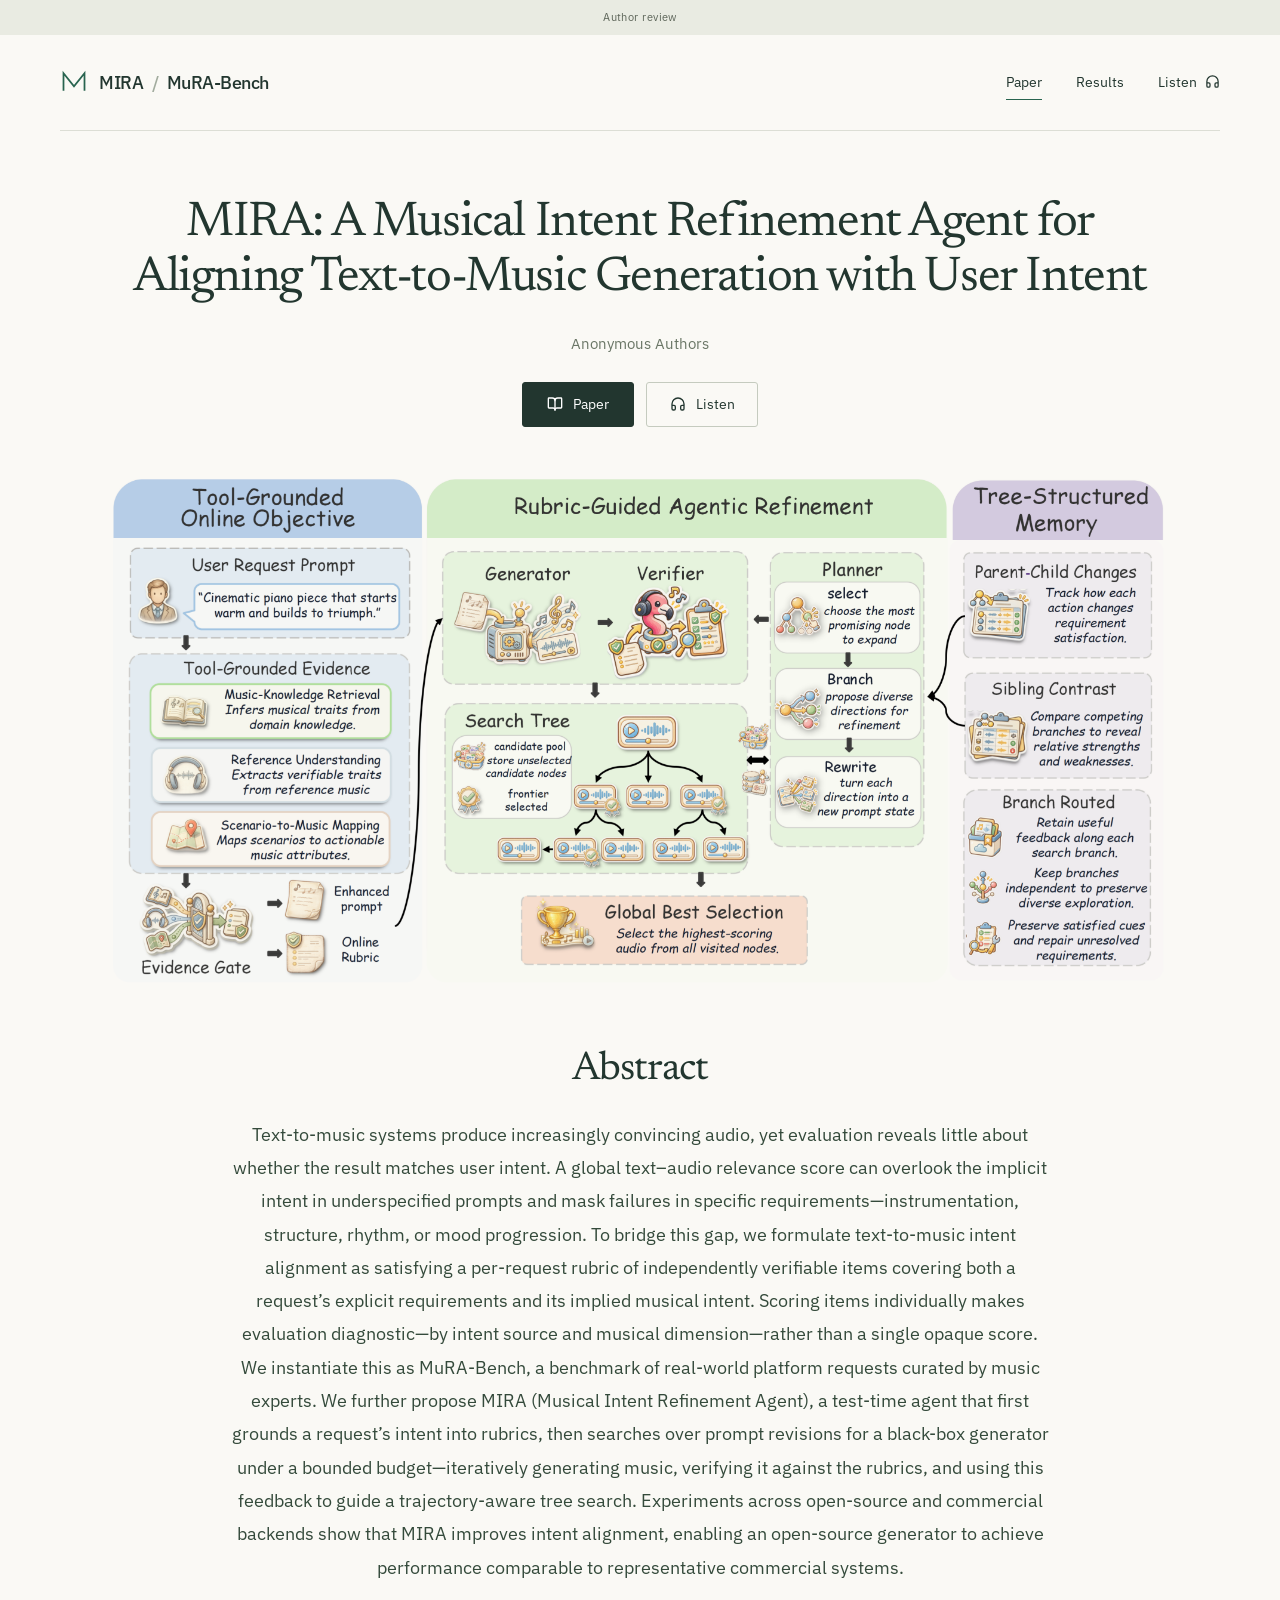
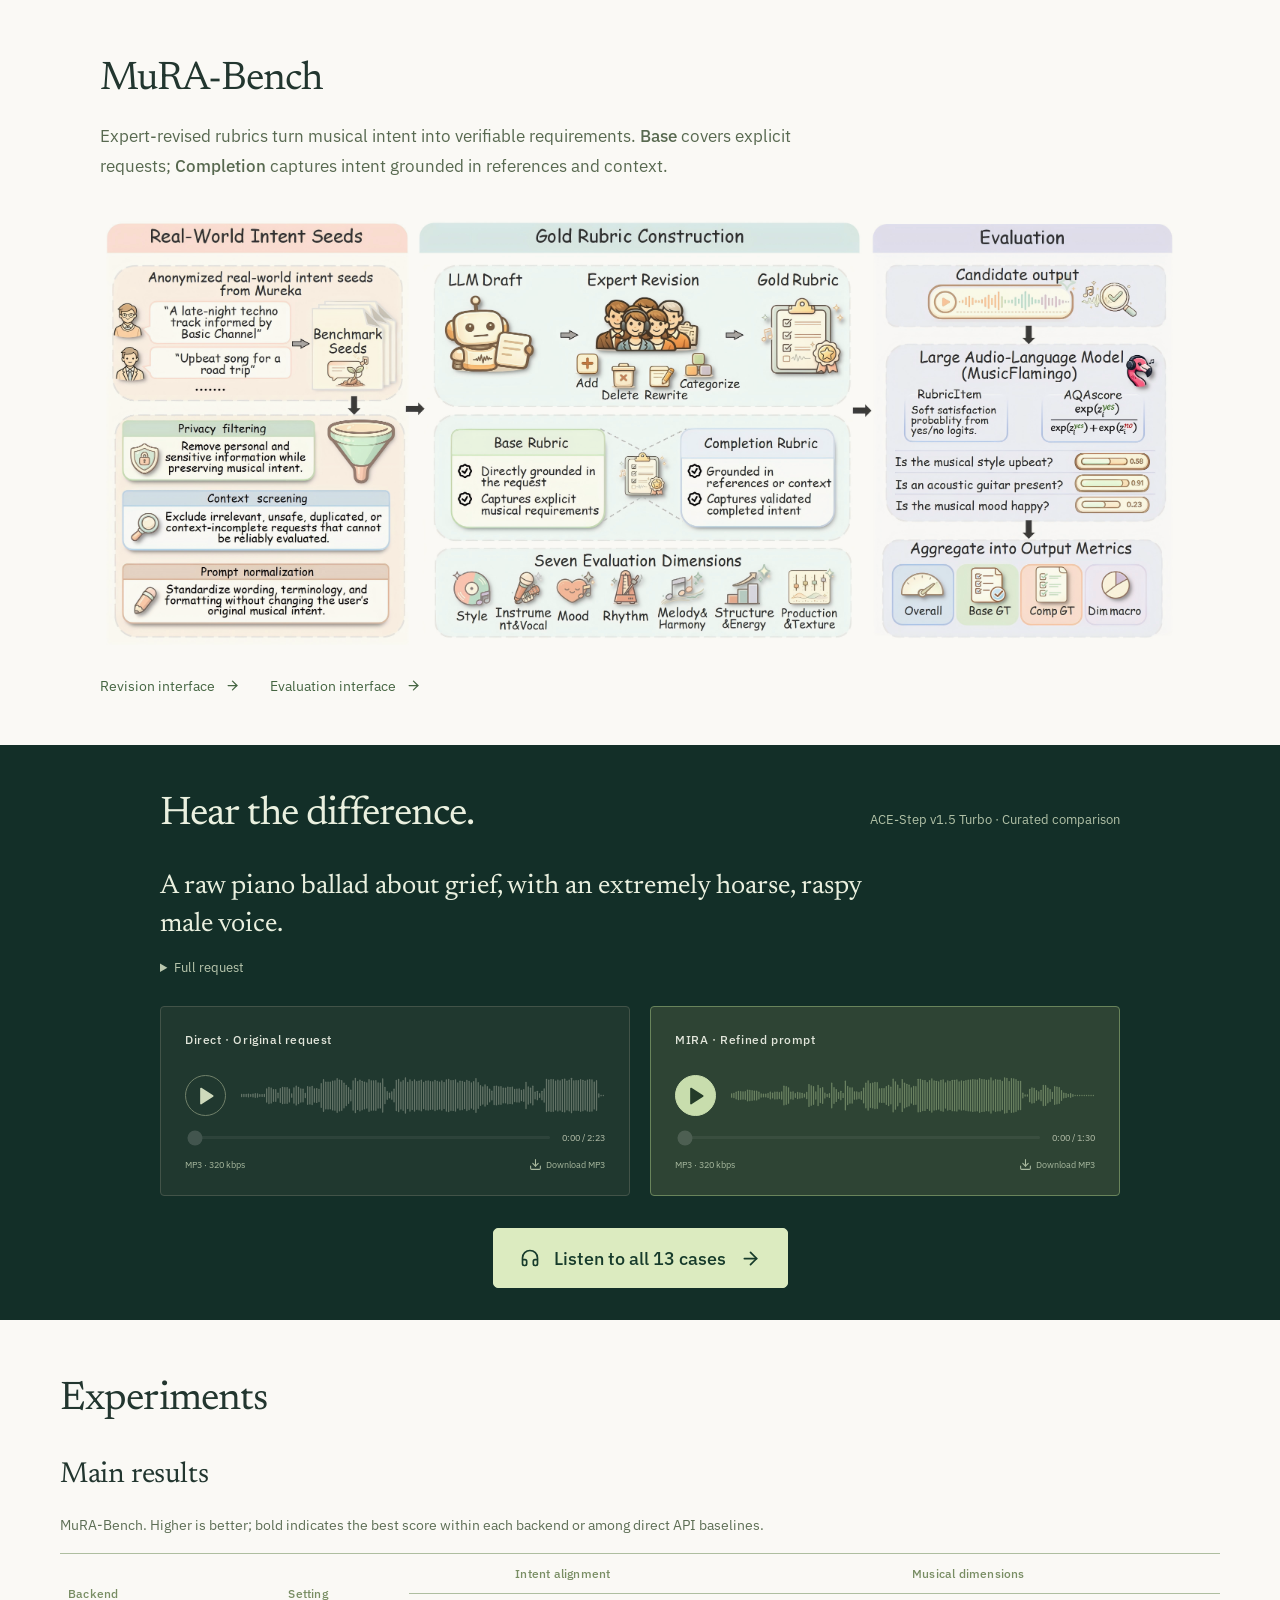
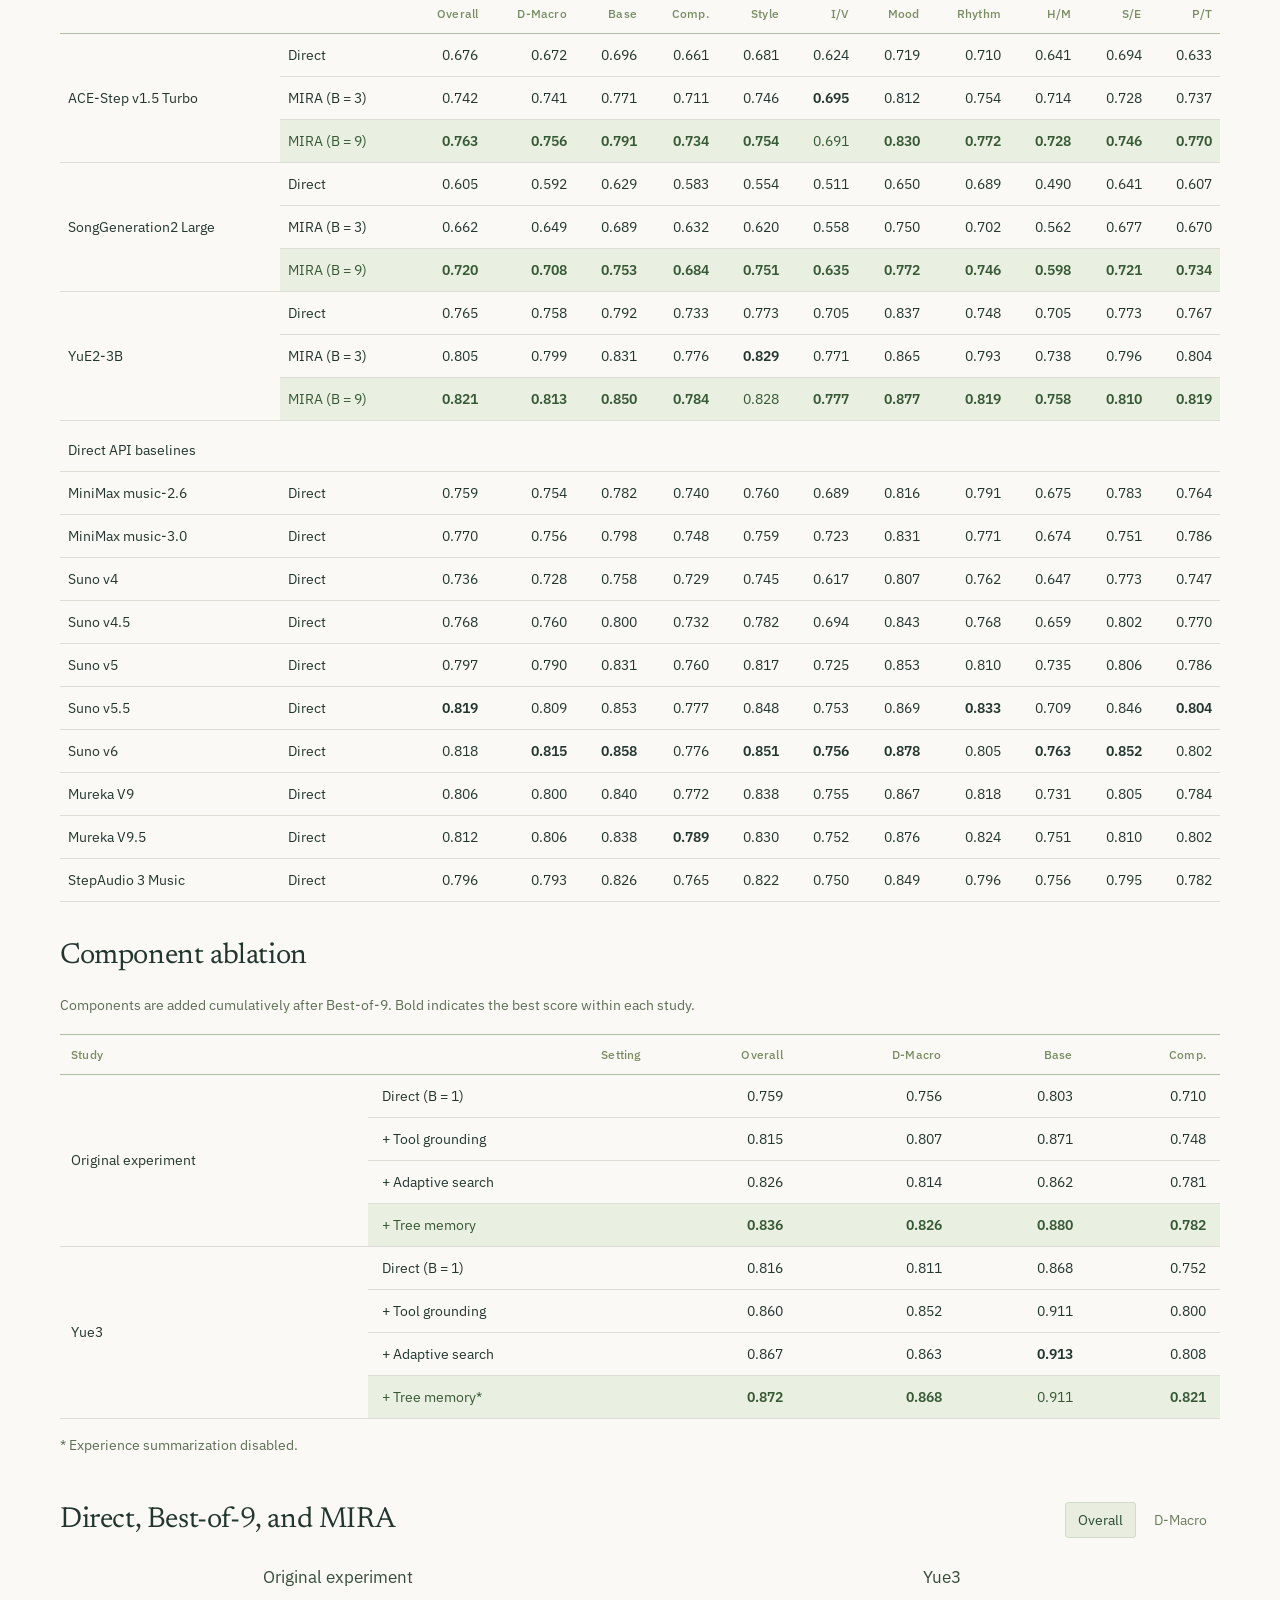
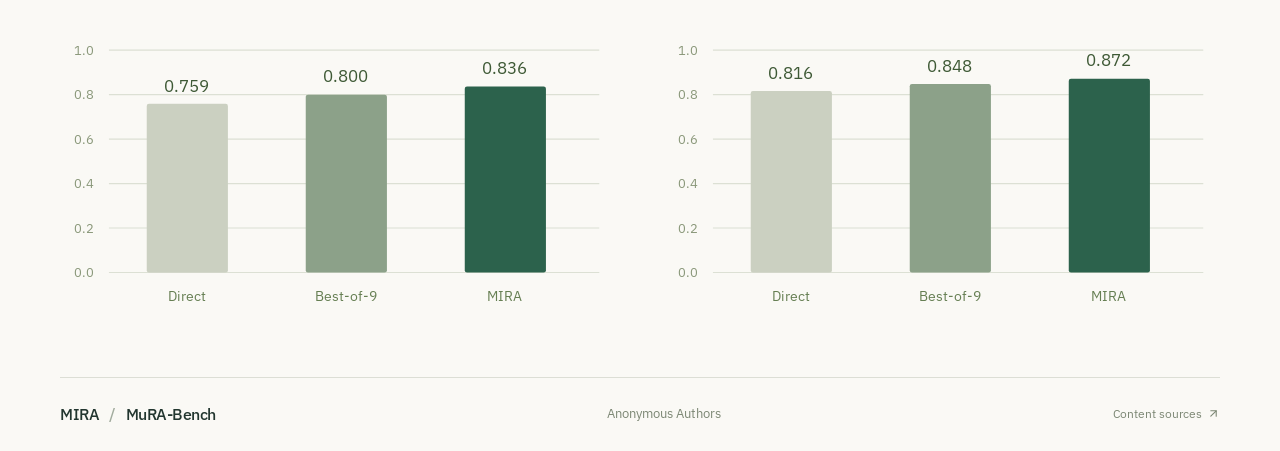
==== site/index.html @ f0f8fcee "Highlight listening gallery and use full ACE-Step model name" ====
<!doctype html><html lang="en" data-home="refined"><head><meta charset="UTF-8"/><meta name="viewport" content="width=device-width,initial-scale=1"/><meta name="robots" content="noindex,nofollow,noarchive"/><meta name="referrer" content="no-referrer"/><meta name="description" content="Request-specific musical rubrics and agentic refinement for intent-aligned text-to-music generation."/><link rel="icon" href="./favicon.svg"/><title>MIRA: A Musical Intent Refinement Agent for Aligning Text-to-Music Generation with User Intent</title>  <script type="module" crossorigin src="./assets/main-Bby0SmV4.js"></script>
  <link rel="stylesheet" crossorigin href="./assets/main-BLCbDUjO.css">
</head><body><div id="root"></div></body></html>
---- site/assets/main-BLCbDUjO.css ----
@font-face{font-family:Newsreader;font-style:normal;font-display:swap;font-weight:400;src:url(./newsreader-vietnamese-400-normal-DdKr49mV.woff2) format("woff2"),url(./newsreader-vietnamese-400-normal-BekUZro8.woff) format("woff");unicode-range:U+0102-0103,U+0110-0111,U+0128-0129,U+0168-0169,U+01A0-01A1,U+01AF-01B0,U+0300-0301,U+0303-0304,U+0308-0309,U+0323,U+0329,U+1EA0-1EF9,U+20AB}@font-face{font-family:Newsreader;font-style:normal;font-display:swap;font-weight:400;src:url(./newsreader-latin-ext-400-normal-svq1FPys.woff2) format("woff2"),url(./newsreader-latin-ext-400-normal-DYA1XoQK.woff) format("woff");unicode-range:U+0100-02BA,U+02BD-02C5,U+02C7-02CC,U+02CE-02D7,U+02DD-02FF,U+0304,U+0308,U+0329,U+1D00-1DBF,U+1E00-1E9F,U+1EF2-1EFF,U+2020,U+20A0-20AB,U+20AD-20C0,U+2113,U+2C60-2C7F,U+A720-A7FF}@font-face{font-family:Newsreader;font-style:normal;font-display:swap;font-weight:400;src:url(./newsreader-latin-400-normal-BFBkh4jY.woff2) format("woff2"),url(./newsreader-latin-400-normal-gRTjlS2D.woff) format("woff");unicode-range:U+0000-00FF,U+0131,U+0152-0153,U+02BB-02BC,U+02C6,U+02DA,U+02DC,U+0304,U+0308,U+0329,U+2000-206F,U+20AC,U+2122,U+2191,U+2193,U+2212,U+2215,U+FEFF,U+FFFD}@font-face{font-family:Newsreader;font-style:italic;font-display:swap;font-weight:400;src:url(./newsreader-vietnamese-400-italic-bZegYFuM.woff2) format("woff2"),url(./newsreader-vietnamese-400-italic-QbB8kb5s.woff) format("woff");unicode-range:U+0102-0103,U+0110-0111,U+0128-0129,U+0168-0169,U+01A0-01A1,U+01AF-01B0,U+0300-0301,U+0303-0304,U+0308-0309,U+0323,U+0329,U+1EA0-1EF9,U+20AB}@font-face{font-family:Newsreader;font-style:italic;font-display:swap;font-weight:400;src:url(./newsreader-latin-ext-400-italic-BMTE_bNQ.woff2) format("woff2"),url(./newsreader-latin-ext-400-italic-qdgKLcPG.woff) format("woff");unicode-range:U+0100-02BA,U+02BD-02C5,U+02C7-02CC,U+02CE-02D7,U+02DD-02FF,U+0304,U+0308,U+0329,U+1D00-1DBF,U+1E00-1E9F,U+1EF2-1EFF,U+2020,U+20A0-20AB,U+20AD-20C0,U+2113,U+2C60-2C7F,U+A720-A7FF}@font-face{font-family:Newsreader;font-style:italic;font-display:swap;font-weight:400;src:url(./newsreader-latin-400-italic-CEihAR-f.woff2) format("woff2"),url(./newsreader-latin-400-italic-CNZoH1hn.woff) format("woff");unicode-range:U+0000-00FF,U+0131,U+0152-0153,U+02BB-02BC,U+02C6,U+02DA,U+02DC,U+0304,U+0308,U+0329,U+2000-206F,U+20AC,U+2122,U+2191,U+2193,U+2212,U+2215,U+FEFF,U+FFFD}@font-face{font-family:Newsreader;font-style:normal;font-display:swap;font-weight:500;src:url(./newsreader-vietnamese-500-normal-CL6a8tp2.woff2) format("woff2"),url(./newsreader-vietnamese-500-normal-BEAbKU8A.woff) format("woff");unicode-range:U+0102-0103,U+0110-0111,U+0128-0129,U+0168-0169,U+01A0-01A1,U+01AF-01B0,U+0300-0301,U+0303-0304,U+0308-0309,U+0323,U+0329,U+1EA0-1EF9,U+20AB}@font-face{font-family:Newsreader;font-style:normal;font-display:swap;font-weight:500;src:url(./newsreader-latin-ext-500-normal-BNHmvKvI.woff2) format("woff2"),url(./newsreader-latin-ext-500-normal-CZruMFou.woff) format("woff");unicode-range:U+0100-02BA,U+02BD-02C5,U+02C7-02CC,U+02CE-02D7,U+02DD-02FF,U+0304,U+0308,U+0329,U+1D00-1DBF,U+1E00-1E9F,U+1EF2-1EFF,U+2020,U+20A0-20AB,U+20AD-20C0,U+2113,U+2C60-2C7F,U+A720-A7FF}@font-face{font-family:Newsreader;font-style:normal;font-display:swap;font-weight:500;src:url(./newsreader-latin-500-normal-B66TYsaK.woff2) format("woff2"),url(./newsreader-latin-500-normal-DFwuUcdu.woff) format("woff");unicode-range:U+0000-00FF,U+0131,U+0152-0153,U+02BB-02BC,U+02C6,U+02DA,U+02DC,U+0304,U+0308,U+0329,U+2000-206F,U+20AC,U+2122,U+2191,U+2193,U+2212,U+2215,U+FEFF,U+FFFD}@font-face{font-family:IBM Plex Sans;font-style:normal;font-display:swap;font-weight:400;src:url(./ibm-plex-sans-cyrillic-ext-400-normal-g30qAdWV.woff2) format("woff2"),url(./ibm-plex-sans-cyrillic-ext-400-normal-Dsrv2Tcn.woff) format("woff");unicode-range:U+0460-052F,U+1C80-1C8A,U+20B4,U+2DE0-2DFF,U+A640-A69F,U+FE2E-FE2F}@font-face{font-family:IBM Plex Sans;font-style:normal;font-display:swap;font-weight:400;src:url(./ibm-plex-sans-cyrillic-400-normal-DZqxrq2p.woff2) format("woff2"),url(./ibm-plex-sans-cyrillic-400-normal-BTotfTJu.woff) format("woff");unicode-range:U+0301,U+0400-045F,U+0490-0491,U+04B0-04B1,U+2116}@font-face{font-family:IBM Plex Sans;font-style:normal;font-display:swap;font-weight:400;src:url(./ibm-plex-sans-greek-400-normal-_efipK4i.woff2) format("woff2"),url(./ibm-plex-sans-greek-400-normal-D9ESIMu3.woff) format("woff");unicode-range:U+0370-0377,U+037A-037F,U+0384-038A,U+038C,U+038E-03A1,U+03A3-03FF}@font-face{font-family:IBM Plex Sans;font-style:normal;font-display:swap;font-weight:400;src:url(./ibm-plex-sans-vietnamese-400-normal-DG4YqDda.woff2) format("woff2"),url(./ibm-plex-sans-vietnamese-400-normal-fK1oJ5dG.woff) format("woff");unicode-range:U+0102-0103,U+0110-0111,U+0128-0129,U+0168-0169,U+01A0-01A1,U+01AF-01B0,U+0300-0301,U+0303-0304,U+0308-0309,U+0323,U+0329,U+1EA0-1EF9,U+20AB}@font-face{font-family:IBM Plex Sans;font-style:normal;font-display:swap;font-weight:400;src:url(./ibm-plex-sans-latin-ext-400-normal-C5H60-Va.woff2) format("woff2"),url(./ibm-plex-sans-latin-ext-400-normal-RBey6euL.woff) format("woff");unicode-range:U+0100-02BA,U+02BD-02C5,U+02C7-02CC,U+02CE-02D7,U+02DD-02FF,U+0304,U+0308,U+0329,U+1D00-1DBF,U+1E00-1E9F,U+1EF2-1EFF,U+2020,U+20A0-20AB,U+20AD-20C0,U+2113,U+2C60-2C7F,U+A720-A7FF}@font-face{font-family:IBM Plex Sans;font-style:normal;font-display:swap;font-weight:400;src:url(./ibm-plex-sans-latin-400-normal-CDDApCn2.woff2) format("woff2"),url(./ibm-plex-sans-latin-400-normal-CYLoc0-x.woff) format("woff");unicode-range:U+0000-00FF,U+0131,U+0152-0153,U+02BB-02BC,U+02C6,U+02DA,U+02DC,U+0304,U+0308,U+0329,U+2000-206F,U+20AC,U+2122,U+2191,U+2193,U+2212,U+2215,U+FEFF,U+FFFD}@font-face{font-family:IBM Plex Sans;font-style:normal;font-display:swap;font-weight:500;src:url(./ibm-plex-sans-cyrillic-ext-500-normal-Cs5J6C77.woff2) format("woff2"),url(./ibm-plex-sans-cyrillic-ext-500-normal-DB5PtV2g.woff) format("woff");unicode-range:U+0460-052F,U+1C80-1C8A,U+20B4,U+2DE0-2DFF,U+A640-A69F,U+FE2E-FE2F}@font-face{font-family:IBM Plex Sans;font-style:normal;font-display:swap;font-weight:500;src:url(./ibm-plex-sans-cyrillic-500-normal-CocWQlwt.woff2) format("woff2"),url(./ibm-plex-sans-cyrillic-500-normal-ByOcLdNv.woff) format("woff");unicode-range:U+0301,U+0400-045F,U+0490-0491,U+04B0-04B1,U+2116}@font-face{font-family:IBM Plex Sans;font-style:normal;font-display:swap;font-weight:500;src:url(./ibm-plex-sans-greek-500-normal-JMMifIXV.woff2) format("woff2"),url(./ibm-plex-sans-greek-500-normal-CuWXN6rf.woff) format("woff");unicode-range:U+0370-0377,U+037A-037F,U+0384-038A,U+038C,U+038E-03A1,U+03A3-03FF}@font-face{font-family:IBM Plex Sans;font-style:normal;font-display:swap;font-weight:500;src:url(./ibm-plex-sans-vietnamese-500-normal-e4dixQRQ.woff2) format("woff2"),url(./ibm-plex-sans-vietnamese-500-normal-BEb3_waV.woff) format("woff");unicode-range:U+0102-0103,U+0110-0111,U+0128-0129,U+0168-0169,U+01A0-01A1,U+01AF-01B0,U+0300-0301,U+0303-0304,U+0308-0309,U+0323,U+0329,U+1EA0-1EF9,U+20AB}@font-face{font-family:IBM Plex Sans;font-style:normal;font-display:swap;font-weight:500;src:url(./ibm-plex-sans-latin-ext-500-normal-DakdToA3.woff2) format("woff2"),url(./ibm-plex-sans-latin-ext-500-normal-D0aIdm-b.woff) format("woff");unicode-range:U+0100-02BA,U+02BD-02C5,U+02C7-02CC,U+02CE-02D7,U+02DD-02FF,U+0304,U+0308,U+0329,U+1D00-1DBF,U+1E00-1E9F,U+1EF2-1EFF,U+2020,U+20A0-20AB,U+20AD-20C0,U+2113,U+2C60-2C7F,U+A720-A7FF}@font-face{font-family:IBM Plex Sans;font-style:normal;font-display:swap;font-weight:500;src:url(./ibm-plex-sans-latin-500-normal-6ng42L7E.woff2) format("woff2"),url(./ibm-plex-sans-latin-500-normal-BgVn5rGT.woff) format("woff");unicode-range:U+0000-00FF,U+0131,U+0152-0153,U+02BB-02BC,U+02C6,U+02DA,U+02DC,U+0304,U+0308,U+0329,U+2000-206F,U+20AC,U+2122,U+2191,U+2193,U+2212,U+2215,U+FEFF,U+FFFD}@font-face{font-family:IBM Plex Sans;font-style:normal;font-display:swap;font-weight:600;src:url(./ibm-plex-sans-cyrillic-ext-600-normal-DUMzJB7m.woff2) format("woff2"),url(./ibm-plex-sans-cyrillic-ext-600-normal-Bz0x94Yp.woff) format("woff");unicode-range:U+0460-052F,U+1C80-1C8A,U+20B4,U+2DE0-2DFF,U+A640-A69F,U+FE2E-FE2F}@font-face{font-family:IBM Plex Sans;font-style:normal;font-display:swap;font-weight:600;src:url(./ibm-plex-sans-cyrillic-600-normal-71GNu3SW.woff2) format("woff2"),url(./ibm-plex-sans-cyrillic-600-normal-BGq0mW3O.woff) format("woff");unicode-range:U+0301,U+0400-045F,U+0490-0491,U+04B0-04B1,U+2116}@font-face{font-family:IBM Plex Sans;font-style:normal;font-display:swap;font-weight:600;src:url(./ibm-plex-sans-greek-600-normal-DzTrcv_p.woff2) format("woff2"),url(./ibm-plex-sans-greek-600-normal-D-CqTdkO.woff) format("woff");unicode-range:U+0370-0377,U+037A-037F,U+0384-038A,U+038C,U+038E-03A1,U+03A3-03FF}@font-face{font-family:IBM Plex Sans;font-style:normal;font-display:swap;font-weight:600;src:url(./ibm-plex-sans-vietnamese-600-normal-DpPYBSTl.woff2) format("woff2"),url(./ibm-plex-sans-vietnamese-600-normal-DgdngZtN.woff) format("woff");unicode-range:U+0102-0103,U+0110-0111,U+0128-0129,U+0168-0169,U+01A0-01A1,U+01AF-01B0,U+0300-0301,U+0303-0304,U+0308-0309,U+0323,U+0329,U+1EA0-1EF9,U+20AB}@font-face{font-family:IBM Plex Sans;font-style:normal;font-display:swap;font-weight:600;src:url(./ibm-plex-sans-latin-ext-600-normal-DOrvGEcy.woff2) format("woff2"),url(./ibm-plex-sans-latin-ext-600-normal-DIrixKbi.woff) format("woff");unicode-range:U+0100-02BA,U+02BD-02C5,U+02C7-02CC,U+02CE-02D7,U+02DD-02FF,U+0304,U+0308,U+0329,U+1D00-1DBF,U+1E00-1E9F,U+1EF2-1EFF,U+2020,U+20A0-20AB,U+20AD-20C0,U+2113,U+2C60-2C7F,U+A720-A7FF}@font-face{font-family:IBM Plex Sans;font-style:normal;font-display:swap;font-weight:600;src:url(./ibm-plex-sans-latin-600-normal-CuJfVYMP.woff2) format("woff2"),url(./ibm-plex-sans-latin-600-normal-Cu4Hd6ag.woff) format("woff");unicode-range:U+0000-00FF,U+0131,U+0152-0153,U+02BB-02BC,U+02C6,U+02DA,U+02DC,U+0304,U+0308,U+0329,U+2000-206F,U+20AC,U+2122,U+2191,U+2193,U+2212,U+2215,U+FEFF,U+FFFD}:root{font-family:IBM Plex Sans,sans-serif;color:#22362f;background:#faf9f5;font-synthesis:none;font-weight:400;--ink:#22362f;--muted:#727a70;--teal:#28644f;--line:#dcded5;--paper:#faf9f5;--serif:"Newsreader",Georgia,serif}*{box-sizing:border-box}html{scroll-behavior:smooth;scroll-padding-top:24px}body{margin:0}button,input,textarea,select{font:inherit}button,a,input,summary,select,textarea{-webkit-tap-highlight-color:transparent}button,a{touch-action:manipulation}button{cursor:pointer}a{color:inherit;text-decoration:none}a:hover{color:var(--teal)}button:disabled{cursor:default}button:focus-visible,a:focus-visible,input:focus-visible,textarea:focus-visible,summary:focus-visible,select:focus-visible{outline:3px solid #b38b43;outline-offset:5px}p{line-height:1.7}h1,h2,h3,p{margin-top:0}h1,h2,h3{font-weight:400}h1,h2,h3{font-family:var(--serif)}h2{font-size:48px;line-height:1.12;letter-spacing:-1.2px}h3{font-size:28px;line-height:1.15}em{font-weight:400}svg{flex-shrink:0}button{color:inherit}small{font-size:12px}.wrap{width:min(1160px,calc(100% - 88px));margin-inline:auto}.review-banner{text-align:center;font-size:11px;letter-spacing:.04em;padding:9px 16px;background:#e9ebe2;color:#5d6559;line-height:1.5}.review-banner span{padding:0 10px}.site-header{height:96px;display:flex;justify-content:space-between;align-items:center;border-bottom:1px solid var(--line)}.brand{font-size:18px;font-weight:500;display:flex;gap:11px;align-items:center;letter-spacing:-.5px}.brand svg{width:28px;height:28px;fill:none;stroke:var(--teal);stroke-width:2}.brand i{font-style:normal;color:#a2ac9e;margin:0 5px}.site-header nav{display:flex;gap:34px;align-items:center;font-size:14px}.site-header nav a{display:flex;align-items:center;gap:8px;padding:8px 0;border-bottom:1px solid transparent}.site-header nav a.active{border-color:var(--teal)}.menu-toggle{display:none}.skip-link{position:fixed;top:-100px;left:10px;padding:10px;background:#fff;z-index:100}.skip-link:focus{top:10px}.eyebrow{font-size:11px;letter-spacing:1.9px;font-weight:500;line-height:1.5}.hero{padding-top:38px}.hero-topline{display:flex;justify-content:space-between;color:var(--muted)}.hero-grid{display:grid;grid-template-columns:1.45fr 1fr;gap:66px;padding:56px 0 57px;align-items:center}.hero h1{font-size:78px;letter-spacing:-3.6px;line-height:1.03;margin-bottom:24px}.hero h1 em{color:#4e785d}.paper-title{max-width:570px;font-size:21px;line-height:1.45;letter-spacing:-.2px;margin-bottom:17px}.authors{font-size:13px;color:var(--muted);margin-bottom:31px}.hero-actions{display:flex;align-items:center;gap:11px;flex-wrap:wrap}.button{border:1px solid #c5cbbf;background:transparent;padding:12px 18px;display:inline-flex;align-items:center;justify-content:center;gap:10px;border-radius:3px;font-size:14px;line-height:1.5;min-height:44px}.button:hover{background:#edf0e7}.button.primary{background:var(--ink);color:#fff;border-color:var(--ink)}.button.primary:hover{background:var(--teal)}.text-link{font-size:13px;border-bottom:1px solid #a5b49d;padding:9px 0;margin-left:6px}.hero-spec{border:1px solid #d3d9c9;background:#f0f2e9;padding:28px 26px 23px;position:relative;box-shadow:10px 10px #f6f6ee}.spec-label{font-size:9px;letter-spacing:1.5px;color:#617054}.spec-request{font-family:var(--serif);font-size:26px;line-height:1.25;margin:24px 0}.spec-rule{border-top:1px solid #cfd6c5;margin-bottom:17px}.spec-columns{display:grid;grid-template-columns:1fr 48px 48px;gap:9px;font-size:9px;letter-spacing:.6px;color:#667361;margin-bottom:14px}.spec-columns span:not(:first-child){text-align:right}.spec-item{display:grid;grid-template-columns:1fr 48px 48px;gap:9px;padding:11px 0;font-size:13px;align-items:center;border-bottom:1px solid #d9dfd0}.spec-item>span:first-child{display:flex;align-items:start;gap:10px;font-size:13px;line-height:1.4}.spec-item small{font-size:9px;color:#97a186;padding-top:3px}.spec-item>span:nth-child(2){color:#858c7c;text-align:right}.spec-item strong{text-align:right;color:#28644f;font-weight:500}.spec-foot{font-size:13px;line-height:1.55;margin:23px 0 14px;color:#636e5a}.hero-spec>a{font-size:12px;display:flex;gap:10px;align-items:center}.hero-bottom{display:flex;justify-content:space-between;border-top:1px solid var(--line);border-bottom:1px solid var(--line);padding:22px 0;font-size:12px;color:#5f695c;letter-spacing:.1px}.introduction{padding-top:90px;padding-bottom:82px}.introduction .eyebrow{margin-bottom:23px}.introduction h2{font-size:46px}.introduction h2 span{color:#8a9183}.intro-grid{display:grid;grid-template-columns:1fr 1fr;gap:68px;margin:30px 0 22px;font-size:17px}.intro-grid p{margin-bottom:0}.abstract{max-width:720px;border-top:1px solid var(--line);padding-top:17px;font-size:16px;margin-top:33px}.abstract summary{list-style:none;display:flex;justify-content:space-between;cursor:pointer;font-size:14px}.abstract p{margin-top:22px}.abstract small{color:var(--muted)}.featured{background:#142c25;color:#ecf0e5;padding:67px 0 28px}.listen-heading{display:flex;justify-content:space-between;align-items:end;gap:50px}.listen-heading .eyebrow{color:#8fad99;display:flex;gap:17px;margin-bottom:25px}.listen-heading h2{font-size:51px;line-height:1.08;letter-spacing:-1.2px;margin-bottom:29px}.listen-heading h2 em{color:#b1cdae}.listen-caption{font-size:12px;max-width:280px;padding-bottom:15px;color:#adc0af}.listen-caption p{font-size:14px;margin:14px 0 0}.small-dot{display:inline-block;width:6px;height:6px;border-radius:50%;background:#c5d8ab;margin-right:7px}.case-tabs{display:flex;gap:10px;flex-wrap:wrap;margin:14px 0 30px}.case-tabs button{font-size:12px;background:transparent;border:1px solid #425448;border-radius:30px;padding:9px 15px;color:#c3cdbd}.case-tabs button[aria-pressed=true]{background:#c9dbb8;color:#19372b;border-color:#c9dbb8}.feature-case{display:grid;grid-template-columns:.78fr 1.3fr;gap:54px;border-top:1px solid #3b4d40;padding-top:32px}.feature-request>.eyebrow{display:flex;justify-content:space-between;color:#8fa590}.feature-request blockquote{font-family:var(--serif);font-size:25px;line-height:1.37;letter-spacing:-.3px;margin:23px 0 30px}.arrow-link{display:inline-flex;align-items:center;gap:12px;font-size:14px;line-height:1.5}.featured a:hover{color:#d2e9b5}.feature-request .arrow-link{color:#bacead;font-size:12px}.audio-pair{display:grid;grid-template-columns:1fr 1fr;gap:16px}.audio-player{padding:19px 18px 13px;background:#20382f;border:1px solid #425348;border-radius:4px;color:#e2e6db;min-width:0}.audio-player.accent{background:#2e4434;border-color:#69845b}.track-top{display:flex;justify-content:space-between;gap:8px;align-items:center}.track-top .eyebrow{font-size:10px;letter-spacing:1.3px}.track-score{font-size:17px;font-variant-numeric:tabular-nums}.track-score small{display:none}.wave-control{display:flex;gap:15px;align-items:center;margin:24px 0 14px}.play-button{border:1px solid #71816a;width:41px;height:41px;border-radius:50%;display:grid;place-items:center;flex-shrink:0;background:transparent;color:#ced9bb;padding:0}.accent .play-button{background:#c8ddad;color:#243c29;border-color:#c8ddad}.waveform{width:calc(100% - 56px);height:45px;fill:#c9cdbb}.accent .waveform{fill:#c5dea4}.seek{display:flex;gap:9px;align-items:center}.seek input{width:100%;min-width:0;accent-color:#c8dcb2;height:3px;cursor:pointer}.seek input:disabled{opacity:.2;cursor:default}.seek span{font-size:9px;white-space:nowrap;color:#b5bfaa;font-variant-numeric:tabular-nums}.track-bottom{display:flex;gap:8px;justify-content:space-between;font-size:9px;color:#a8b99f;margin-top:15px;align-items:center;flex-wrap:wrap}.track-bottom a{display:flex;gap:4px;align-items:center}.audio-error{font-size:12px;margin-top:14px;color:#ffe1bc}.audio-error button{border:0;background:none;color:inherit;text-decoration:underline}.change-heading{display:flex;justify-content:space-between;color:#9ead98;font-size:10px;text-transform:uppercase;letter-spacing:1px;margin:28px 0 13px}.feature-change{border-top:1px solid #34493c;padding:12px 0;font-size:13px;display:flex;align-items:center;justify-content:space-between;gap:20px}.feature-change>span:last-child{display:flex;align-items:center;gap:10px;font-size:12px;font-variant-numeric:tabular-nums;white-space:nowrap}.feature-change i{font-style:normal;color:#9faa93}.feature-change b{font-weight:500;color:#cee2b6}.micro{font-size:10px;color:#a6b6a0;line-height:1.6;margin:17px 0}.feature-footer{display:flex;justify-content:space-between;align-items:center;border-top:1px solid #3b4d40;margin-top:36px;padding-top:22px;font-size:11px;color:#b3c2a9}.feature-footer .arrow-link{font-size:12px}.section{padding-top:90px;padding-bottom:80px}.section-heading{margin-bottom:39px}.section-heading>.eyebrow{color:#6b7967;margin-bottom:21px}.section-heading>.eyebrow>span{margin-right:13px;color:#99a28f}.section-heading h2{max-width:720px;margin-bottom:19px}.section-description{font-size:17px;color:#6d7666;max-width:620px}.section-description p{margin-bottom:0}.benchmark-overview{display:grid;grid-template-columns:.75fr 1.45fr;gap:65px;padding:22px 0 36px;border-bottom:1px solid var(--line)}.benchmark-count{display:flex;flex-direction:column;align-items:start}.benchmark-count>strong{font-family:var(--serif);font-size:110px;font-weight:400;line-height:1}.benchmark-count>span{font-size:12px;color:var(--muted)}.benchmark-count .arrow-link{margin-top:27px}.intent-definitions{display:grid;grid-template-columns:1fr 1fr;gap:45px}.intent-definitions h3{font-size:28px;margin:19px 0 12px}.intent-definitions p{font-size:15px;color:#687363;margin:0}.tag{display:inline-block;font-size:10px;font-weight:500;letter-spacing:.9px;border:1px solid #c5d4ba;color:#456642;background:#edf2e5;border-radius:2px;padding:4px 7px;white-space:nowrap}.tag.completion{color:#7c673e;border-color:#ded4bb;background:#f3efdf}.dimension-list{display:flex;flex-wrap:wrap;gap:23px 26px;padding:27px 0;border-bottom:1px solid var(--line)}.dimension-list span{font-size:12px;display:flex;gap:8px;align-items:center}.dimension-list small{font-size:9px;color:#8c957f}.construction{display:flex;justify-content:space-between;align-items:center;gap:15px;font-size:12px;margin-top:32px}.construction svg{width:15px;color:#849478}.construction strong{font-weight:500}.caption{font-size:12px;color:var(--muted);line-height:1.7;margin-top:23px}.method-section{background:#eeeee5}.method-flow{display:grid;grid-template-columns:repeat(4,1fr);border-top:1px solid #cad0bf;border-bottom:1px solid #cad0bf;margin-top:47px}.method-flow article{padding:27px 24px 15px 0;margin-right:24px;border-right:1px solid #cad0bf}.method-flow article:last-child{border:none;margin-right:0}.method-number{font-size:11px;color:#738466;display:block;margin-bottom:33px}.method-flow h3{font-size:25px;margin-bottom:14px}.method-flow p{font-size:14px;color:#68725f;line-height:1.65}.method-example{display:grid;grid-template-columns:.6fr 1.7fr;gap:16px 48px;padding-top:34px}.method-example>.eyebrow{padding-top:5px;color:#78836c}.method-example p{font-size:15px;margin:0}.method-example .arrow-link{grid-column:2;font-size:12px}.method-example b{font-weight:500}.resource-grid{display:grid;grid-template-columns:repeat(3,1fr);border-top:1px solid var(--line);border-bottom:1px solid var(--line);margin-top:45px}.resource-grid>a{position:relative;padding:30px 35px 55px 0;margin-right:35px}.resource-grid>a:not(:last-child){border-right:1px solid var(--line)}.resource-grid>a:last-child{margin-right:0}.resource-grid .eyebrow{color:#7b886f;font-size:10px}.resource-grid h3{font-size:30px;margin:27px 0 14px}.resource-grid p{font-size:15px;color:#707b69}.resource-grid svg{position:absolute;bottom:23px;left:0;width:19px}.limitations{margin-top:30px;max-width:850px;font-size:14px;color:#63705c}.limitations summary{cursor:pointer;color:var(--ink)}.limitations p{margin-top:18px}.limitations a{text-decoration:underline;text-underline-offset:3px}.footer{display:flex;justify-content:space-between;border-top:1px solid var(--line);padding-top:36px;padding-bottom:35px;font-size:12px;color:#7c8774}.footer .brand{color:var(--ink);font-size:16px}.footer p{margin:11px 0}.footer>div:last-child{text-align:right}.footer>div:last-child>span{font-size:13px;color:#53634b}.footer a{display:inline-flex;align-items:center;gap:5px}.page-intro{padding:47px 0 35px}.page-intro .eyebrow{color:#78856c}.page-intro h1{font-size:61px;line-height:1.1;letter-spacing:-1.8px;margin:19px 0 15px}.page-intro>p{font-size:17px;max-width:700px;color:#6b7762;margin:0}.loading{min-height:65vh;padding-top:100px}.spin{animation:spin 1s linear infinite}@keyframes spin{to{transform:rotate(360deg)}}@media(min-width:1450px){.hero-grid{padding-top:70px;padding-bottom:70px}}@media(max-width:1050px){.wrap{width:calc(100% - 56px)}.hero-grid{gap:32px}.hero h1{font-size:64px}.hero-spec{padding:23px 18px}.spec-item,.spec-columns{grid-template-columns:1fr 40px 40px;gap:5px}.paper-title{font-size:18px}.hero-actions{gap:8px}.hero-actions .text-link{margin-left:0}.feature-case{gap:32px;grid-template-columns:.85fr 1.2fr}.audio-pair{gap:10px}.audio-player{padding:17px 13px}.feature-request blockquote{font-size:23px}.construction{flex-wrap:wrap;justify-content:start;gap:16px}.intent-definitions{gap:25px}.benchmark-overview{gap:35px}.method-flow h3{font-size:23px}.method-flow article{padding-right:15px;margin-right:15px}}@media(max-width:760px){.wrap{width:calc(100% - 36px)}.review-banner{font-size:9px;padding:8px 18px}.site-header{height:75px;position:relative}.site-header .brand{font-size:15px}.menu-toggle{display:grid;place-items:center;border:none;background:none;padding:8px}.site-header nav{display:none;position:absolute;top:74px;right:0;left:0;background:var(--paper);padding:20px;z-index:20;border:1px solid var(--line);box-shadow:0 10px 20px #22362f0d}.site-header nav.open{display:flex;flex-wrap:wrap;gap:25px}.hero{padding-top:25px}.hero-topline>.eyebrow:last-child{display:none}.eyebrow{font-size:10px}.hero-grid{grid-template-columns:1fr;padding:35px 0;gap:36px}.hero h1{font-size:62px;letter-spacing:-2.8px}.paper-title{font-size:18px}.hero-spec{max-width:490px;width:100%;box-shadow:6px 6px #f1f2e9}.hero-bottom{gap:15px;align-items:start;font-size:10px;line-height:1.5}.introduction{padding:57px 0}.introduction h2{font-size:35px;letter-spacing:-.7px}.intro-grid{grid-template-columns:1fr;gap:18px;font-size:16px;margin-top:22px}.featured{padding-top:46px}.listen-heading{display:block}.listen-heading h2{font-size:43px}.listen-caption{max-width:100%;padding-bottom:6px}.listen-caption p{margin:7px 0}.case-tabs{gap:8px;margin:20px 0 24px}.case-tabs button{font-size:11px;padding:8px 12px}.feature-case{grid-template-columns:1fr;gap:27px;padding-top:25px}.feature-request blockquote{font-size:23px;margin:17px 0 20px}.audio-pair{gap:12px}.audio-player{padding:16px 12px}.track-top{flex-wrap:wrap}.track-score{font-size:15px}.wave-control{gap:9px;margin:23px 0 15px}.waveform{width:calc(100% - 43px);height:37px}.play-button{width:34px;height:34px}.seek{flex-wrap:wrap;gap:7px}.seek span{font-size:9px}.track-bottom{font-size:8px;gap:10px}.feature-change{font-size:12px;gap:13px}.feature-change>span:last-child{font-size:11px;gap:6px}.micro{font-size:10px}.feature-footer{align-items:start;gap:20px;font-size:10px}.feature-footer>span{max-width:150px}.feature-footer .arrow-link{font-size:11px;max-width:155px}.section{padding:60px 0}.section-heading h2{font-size:37px;letter-spacing:-.7px}.section-description{font-size:16px}.benchmark-overview{grid-template-columns:1fr;gap:36px;padding-top:0}.benchmark-count>strong{font-size:85px}.benchmark-count .arrow-link{margin-top:17px}.intent-definitions{gap:25px}.intent-definitions h3{font-size:26px}.intent-definitions p{font-size:14px}.dimension-list{gap:18px 22px}.construction{font-size:11px;gap:13px}.method-flow{grid-template-columns:1fr 1fr;margin-top:30px}.method-flow article{border:none;padding:24px 12px 10px 0;margin-right:10px}.method-flow article:nth-child(-n+2){border-bottom:1px solid #cad0bf}.method-number{margin-bottom:21px}.method-flow h3{font-size:23px}.method-flow p{font-size:13px}.method-example{grid-template-columns:1fr;gap:18px}.method-example .arrow-link{grid-column:1}.resource-grid{grid-template-columns:1fr;margin-top:25px}.resource-grid>a{padding:24px 34px 23px 0;margin:0}.resource-grid>a:not(:last-child){border-right:0;border-bottom:1px solid var(--line)}.resource-grid h3{margin:17px 0 10px}.resource-grid p{margin-bottom:0}.resource-grid svg{bottom:27px;right:0;left:auto}.footer{gap:24px;flex-direction:column}.footer>div:last-child{text-align:left}.page-intro{padding:35px 0 28px}.page-intro h1{font-size:46px}.page-intro>p{font-size:16px}}@media(prefers-reduced-motion:reduce){html{scroll-behavior:auto}*,*:before,*:after{animation:none!important;transition:none!important}}.paper-hero{text-align:center;padding:56px 0 38px}.paper-hero>.eyebrow{font-size:16px;letter-spacing:3px;color:#5b7e60}.paper-hero h1{font-size:54px;line-height:1.12;letter-spacing:-1.5px;max-width:1040px;margin:27px auto 24px}.paper-hero .authors{font-size:15px;margin-bottom:27px}.paper-links{display:flex;justify-content:center;gap:12px;flex-wrap:wrap}.paper-links .button{font-size:14px;padding:11px 20px}.paper-overview{padding-top:10px;padding-bottom:20px}figure{margin:0}figure img{width:100%;height:auto;display:block}figure>a{display:block}figcaption{font-size:12px;line-height:1.7;color:#66775d;margin:16px auto 0;max-width:960px}figcaption strong{font-weight:500;color:#354e38}.paper-overview figure{background:#fff;padding:20px 22px 19px;border:1px solid #e1e4d9;border-radius:3px}.paper-abstract{padding:52px 0 61px;max-width:780px}.paper-abstract h2{font-size:37px;text-align:center;margin-bottom:28px}.paper-abstract>p{font-size:18px;line-height:1.75;margin-bottom:17px}.paper-abstract>p.caption{font-size:12px;color:#7b8771;margin-top:20px}.paper-abstract b{font-weight:500}.paper-benchmark{padding:65px 0 50px}.simple-heading h2{font-size:41px;letter-spacing:-.9px;max-width:790px;margin:18px 0 21px}.simple-heading>.eyebrow{color:#798a6b}.simple-heading p{max-width:780px;font-size:17px;color:#627258}.paper-benchmark figure{padding:24px 20px;background:#fff;border:1px solid #e1e4d9;margin:30px 0 21px}.paper-benchmark .arrow-link{font-size:14px}.paper-benchmark figcaption{margin-left:0}.results{padding-top:42px;padding-bottom:45px}.results .section-heading{margin-bottom:20px}.results .section-heading>.eyebrow{display:none}.results .section-heading h2{font-size:39px}.results .section-description{font-size:16px;max-width:800px}.main-results summary,.component-disclosure>summary{font-family:var(--serif);font-size:27px;display:flex;justify-content:space-between;align-items:center;cursor:pointer;padding:12px 0;list-style:none}.main-results summary:before,.component-disclosure>summary:before{content:"+";font:18px IBM Plex Sans;margin-right:15px;color:#74915e}.main-results summary>span,.component-disclosure>summary>span{font:12px IBM Plex Sans;color:#7c8f6b;margin-left:auto}.main-results[open]>summary:before,.component-disclosure[open]>summary:before{content:"−"}.component-disclosure{margin-top:12px;border-top:1px solid var(--line);padding-top:10px}.component-disclosure .ablation-header{border-top:0;margin-top:12px;padding-top:12px}.results-status{font-size:11px}.results-summary strong{font-size:43px}.paper-interfaces{padding:37px 0 30px;border-top:1px solid var(--line);margin-top:15px}.interface-links{display:grid;grid-template-columns:1fr 1fr;border-top:1px solid var(--line);border-bottom:1px solid var(--line);margin-top:32px}.interface-links>a{position:relative;padding:28px 50px 27px 0}.interface-links>a:first-child{border-right:1px solid var(--line);padding-right:40px;margin-right:40px}.interface-links>a>span{font-size:10px;letter-spacing:1.5px;color:#7c8f6b}.interface-links h3{font-size:29px;margin:23px 0 14px}.interface-links p{font-size:15px;color:#6e7d63;max-width:420px;margin-bottom:0}.interface-links svg{position:absolute;right:17px;bottom:28px}.paper-resources{display:flex;flex-wrap:wrap;gap:16px 30px;padding:15px 0 45px;font-size:13px;color:#567b4c}.paper-resources>details{width:100%;margin-top:7px;color:#78846d}.paper-resources p{max-width:780px;font-size:13px}.paper-resources summary{cursor:pointer}.original-demo{padding:38px 0 45px}.original-demo-heading{display:flex;justify-content:space-between;gap:25px;align-items:center}.original-demo-heading .eyebrow{color:#7c8c70;font-size:10px}.original-demo-heading h1{font-size:44px;letter-spacing:-1px;margin:15px 0 0}.original-demo-heading>a{font-size:12px;white-space:nowrap;color:#678056}.demo-origin{font-size:14px;line-height:1.7;color:#6d7d60;max-width:900px;margin:22px 0 18px}.original-demo iframe{display:block;width:100%;border:none;min-height:400px;overflow:hidden}.featured .listen-heading h2{font-size:45px}.featured{padding-top:50px}.featured .listen-heading{gap:30px}.feature-request blockquote{font-size:24px}@media(max-width:760px){.paper-hero{padding:38px 0 29px}.paper-hero>.eyebrow{font-size:12px;letter-spacing:2px}.paper-hero h1{font-size:36px;line-height:1.15;letter-spacing:-1px;margin:22px auto}.paper-links{gap:9px}.paper-links .button{font-size:12px;padding:9px 12px}.paper-overview{padding-top:3px}.paper-overview figure{padding:9px 9px 13px}.paper-overview figcaption{font-size:10px;margin-top:12px}.paper-abstract{padding:30px 0 40px}.paper-abstract h2{font-size:32px;margin-bottom:23px}.paper-abstract>p{font-size:16px}.paper-abstract>p.caption{font-size:11px}.paper-benchmark{padding:45px 0 30px}.simple-heading h2{font-size:32px}.simple-heading p{font-size:16px}.paper-benchmark figure{padding:10px;margin:24px 0 20px}.paper-benchmark figcaption{font-size:11px}.results{padding-top:26px}.results .section-heading h2{font-size:32px}.results-summary strong{font-size:29px}.main-results summary,.component-disclosure>summary{font-size:23px;align-items:start;flex-wrap:wrap;gap:7px}.main-results summary>span,.component-disclosure>summary>span{font-size:10px;width:100%;margin-left:26px}.main-results summary:before,.component-disclosure>summary:before{margin-right:0}.main-results summary{flex-direction:row}.paper-interfaces{padding:30px 0 20px}.interface-links{grid-template-columns:1fr;margin-top:22px}.interface-links>a,.interface-links>a:first-child{padding:23px 35px 24px 0;margin:0;border-right:0}.interface-links>a:first-child{border-bottom:1px solid var(--line)}.interface-links h3{font-size:26px;margin-top:18px}.interface-links svg{right:5px;bottom:30px}.original-demo{padding-top:26px}.original-demo-heading{align-items:start;flex-direction:column;gap:16px}.original-demo-heading h1{font-size:36px}.demo-origin{font-size:13px}.featured .listen-heading h2{font-size:38px}}@media(max-width:760px){.main-results summary>span,.component-disclosure>summary>span{width:calc(100% - 26px)}}.feature-comparison-note{font-size:15px;line-height:1.7;color:#cad5c2;margin:20px 0 25px}.feature-comparison-note b{color:#eef2e8;font-weight:500}.sr-only{position:absolute;width:1px;height:1px;padding:0;margin:-1px;overflow:hidden;clip:rect(0,0,0,0);white-space:nowrap;border:0}.workspace{padding-bottom:70px;font-size:16px}.filters{display:grid;grid-template-columns:1.5fr 1fr 1fr .85fr;gap:10px;padding:20px 0;border-block:1px solid var(--line)}.filters>label{min-width:0}.search-field{display:flex;align-items:center;gap:10px;border:1px solid #cbd1c3;background:#fff;padding:0 12px;border-radius:3px}.search-field input{width:100%;min-width:0;border:0;background:none;padding:12px 0;font-size:14px}.search-field input:focus{outline:none}.search-field:focus-within{outline:2px solid var(--teal);outline-offset:2px}select{max-width:100%;border:1px solid #cbd1c3;border-radius:3px;padding:11px 32px 11px 11px;background:#fdfdf9;color:#41513a;font-size:14px;min-height:43px}.filters select{width:100%}.collection-status{display:flex;justify-content:space-between;gap:15px;font-size:12px;color:#7a8670;padding:17px 0}.collection-status>span:last-child{display:flex;align-items:center;gap:7px}.explorer-layout{display:grid;grid-template-columns:285px 1fr;gap:43px;border-top:1px solid var(--line);padding-top:22px}.request-index{max-height:calc(100vh - 70px);overflow:auto;position:sticky;top:22px;padding-right:9px;scrollbar-width:thin;scrollbar-color:#bac5ac transparent}.request-index>button{width:100%;text-align:left;padding:19px 14px;background:transparent;border:none;border-bottom:1px solid var(--line);border-left:3px solid transparent;display:block}.request-index>button.selected{background:#ebeee3;border-left-color:#54805c}.request-index .eyebrow{display:flex;justify-content:space-between;letter-spacing:1px;font-size:10px;color:#5f7253}.request-index .eyebrow>span{color:#8a947e;font-size:9px}.request-excerpt{font-size:15px;line-height:1.5;margin:11px 0;display:-webkit-box;-webkit-line-clamp:3;-webkit-box-orient:vertical;overflow:hidden}.request-index small{font-size:11px;color:#859078}.benchmark-detail{min-width:0;padding-top:13px}.detail-heading{display:flex;gap:15px;justify-content:space-between;align-items:center;margin-bottom:30px;flex-wrap:wrap}.detail-heading>.eyebrow{letter-spacing:1px;color:#7e8d6e}.tag.neutral{background:#f0f1e9;border-color:#d9dece;color:#768367;font-size:9px;white-space:normal}.benchmark-detail h2{font-size:34px;margin-bottom:19px}.request-text{font-family:var(--serif);font-size:27px;line-height:1.4;margin-bottom:32px}.rubric-toolbar{display:flex;gap:18px;align-items:center;justify-content:space-between;padding:21px 0 12px;border-top:1px solid var(--line);flex-wrap:wrap}.rubric-toolbar h3{font-size:26px;margin:0}.rubric-toolbar small{font:12px IBM Plex Sans;color:#7a886f;margin-left:10px}.rubric-toolbar>div{display:flex;gap:8px}.compact-button{display:inline-flex;align-items:center;justify-content:center;gap:7px;min-height:36px;border:1px solid #d1d8c6;background:transparent;border-radius:3px;padding:7px 10px;font-size:12px}.compact-button:hover,.compact-button[aria-pressed=true]{background:#e8eddf}.workspace-note{font-size:13px;line-height:1.6;color:#7c876f;margin:7px 0 23px}.rubric-row{padding:21px 0;border-top:1px solid var(--line)}.rubric-row.edited{border-left:3px solid #79935e;padding-left:15px}.rubric-meta{display:flex;align-items:center;gap:12px;margin-bottom:11px;color:#7a886e;font-size:11px}.rubric-id{margin-left:auto;font-size:10px}.rubric-text{display:flex;gap:25px;justify-content:space-between;align-items:start}.rubric-text p{margin:0;line-height:1.6;font-size:16px}.edit-button{border:0;background:transparent;white-space:nowrap;font-size:12px;color:#4e7955;padding:5px 0}.rubric-edit textarea{width:100%;resize:vertical;border:1px solid #8c9d7c;border-radius:2px;background:#fffefa;padding:12px;font-size:16px;line-height:1.6;color:var(--ink)}.edit-actions{display:flex;gap:10px;margin-top:10px}.diff{margin-top:18px;font-size:14px;line-height:1.6}.diff>div{display:grid;grid-template-columns:90px 1fr;gap:13px;padding:8px 10px;background:#edf2e5}.diff>div:first-child{background:#f3e9e1}.diff span{font-size:10px;letter-spacing:.5px;text-transform:uppercase;color:#7d8271}.diff ins{text-decoration:none}.diff del{text-decoration-color:#b39379}.status-message{font-size:12px;min-height:20px;color:#54784a}.empty-state{text-align:center;padding:85px 20px;border-top:1px solid var(--line)}.empty-state h2{font-size:37px}.gallery-toolbar{border-block:1px solid var(--line);display:flex;justify-content:space-between;align-items:center;gap:20px;padding:17px 0}.gallery-toolbar>span{font-size:11px;color:#7b876f;display:flex;align-items:center;gap:8px}.subtabs{display:flex;align-items:center;gap:5px;flex-wrap:wrap}.subtabs button{padding:8px 12px;border:1px solid transparent;border-radius:3px;background:transparent;font-size:12px;color:#6b7e5c;min-height:36px}.subtabs button[aria-pressed=true]{background:#e8eddf;border-color:#d1dbc5;color:#294b32}.gallery-layout{display:grid;grid-template-columns:240px 1fr;gap:48px;padding-top:28px}.case-index{position:sticky;top:25px;align-self:start}.case-index>button{width:100%;text-align:left;border:0;border-bottom:1px solid var(--line);border-left:3px solid transparent;background:none;padding:20px 28px 21px 15px;position:relative}.case-index>button.selected{background:#e9ede1;border-left-color:#5b835d}.case-index .eyebrow{font-size:9px;color:#869777}.case-index strong{font-family:var(--serif);display:block;font-size:24px;font-weight:400;line-height:1.2;margin:12px 0 10px}.case-index small{display:block;font-size:11px;color:#808f70;line-height:1.5}.case-index svg{position:absolute;right:10px;top:20px;color:#879a72}.case-detail{min-width:0}.case-title>.eyebrow{color:#7d8c6c;font-size:10px;letter-spacing:1.2px}.case-title h2{font-size:44px;letter-spacing:-1px;margin:19px 0 16px}.case-title>p{font-size:16px;color:#68775e;line-height:1.7}.request-panel{padding:24px;background:#f0f1e8;border:1px solid #dde1d3;margin:27px 0}.request-panel>.eyebrow{display:flex;justify-content:space-between;color:#839272;font-size:10px}.request-panel>p{font-family:var(--serif);font-size:23px;line-height:1.4;margin:17px 0}.request-panel .arrow-link{font-size:12px}.gallery-comparison{background:#142c25;padding:23px 22px 12px;color:#e6ecde;border-radius:4px}.comparison-heading{display:flex;align-items:center;justify-content:space-between;gap:15px;margin-bottom:21px}.comparison-heading h3{font-size:26px;margin:0}.comparison-heading h3 span{font-size:17px;color:#8aa076;padding:0 12px}.comparison-heading .eyebrow{font-size:8px;letter-spacing:1px;color:#a5b694}.gallery-comparison .micro{font-size:10px}.change-table{margin-top:25px}.change-table-header,.change-table-row{display:grid;grid-template-columns:minmax(120px,1fr) 58px 58px 62px;gap:13px;align-items:center}.change-table-header{font-size:10px;text-transform:uppercase;letter-spacing:.7px;color:#7d8b6e;border-bottom:1px solid #bfcab3;padding-bottom:13px}.change-table-row{font-size:15px;line-height:1.5;padding:13px 0;border-bottom:1px solid var(--line)}.change-table-row>div>small{display:block;font-size:10px;color:#8a967c;margin-top:3px}.change-table-row>span,.change-table-row>strong{font-size:13px;text-align:right;font-variant-numeric:tabular-nums;font-weight:400}.change-table-row>strong{font-weight:500}.change-table-header>span:not(:first-child){text-align:right}.improvement{color:#3f784a}.regression{color:#9b6a4d}.case-section{border-top:1px solid #cbd2c0;margin-top:28px}.case-section>summary{display:flex;align-items:center;gap:18px;font-family:var(--serif);font-size:27px;cursor:pointer;padding:23px 0;list-style:none}.case-section>summary>span:first-child{font:10px IBM Plex Sans;color:#8a9977}.expand-icon{font:19px IBM Plex Sans;margin-left:auto;color:#7a8e63}.case-section[open] .expand-icon{transform:rotate(45deg)}.case-section-content{padding-bottom:8px}.trajectory{display:grid;grid-template-columns:repeat(3,1fr);border:1px solid #d2dac6;background:#eef1e5;margin:23px 0}.trajectory>div{padding:20px;border-right:1px solid #d2dac6;display:flex;flex-direction:column;gap:8px}.trajectory>div:last-child{border:0;background:#e1e9d4}.trajectory span{font-size:11px;color:#70845e}.trajectory strong{font-family:var(--serif);font-size:34px;font-weight:400}.trajectory small{font-size:10px;color:#7b8a6b}.node-audio{display:grid;grid-template-columns:1fr 1fr;gap:15px;margin-top:20px}.outcome-grid{display:grid;grid-template-columns:1fr 1fr;gap:35px;border-bottom:1px solid var(--line);padding:29px 0 13px}.outcome-grid .eyebrow{font-size:10px;color:#7c8c69}.outcome-grid ul{padding-left:18px;margin-top:15px;line-height:1.7;font-size:14px}.outcome-grid p{font-size:13px;color:#8b937e;margin-top:15px}.remaining{padding:20px 0}.remaining strong{font-weight:500;font-size:15px}.remaining p{font-size:12px;color:#7d8c6d;margin:8px 0}.prompt-columns{display:grid;grid-template-columns:1fr 1fr;gap:24px;margin-top:20px}.prompt-columns>div{background:#f0f2e9;padding:22px;min-width:0}.prompt-columns .eyebrow{font-size:10px;color:#7e8f6b}.prompt-columns p{font-size:15px;line-height:1.7;margin:17px 0 0;white-space:pre-wrap;overflow-wrap:anywhere}.prompt-columns ins{background:#d5e4c6;text-decoration:none}.prompt-columns del{background:#eddace;text-decoration:line-through;text-decoration-color:#af846c}.evidence-item{border-bottom:1px solid var(--line);padding:20px 0}.evidence-item h4{font-weight:500;font-size:17px;margin:16px 0 8px}.evidence-item p{font-size:15px;color:#6e7c62;margin:0 0 12px}.evidence-item small{font-size:11px;color:#869675}.addendum{margin-top:25px;padding:20px;background:#edf1e5}.addendum p{font-size:15px;margin:15px 0 0}.evaluation-tabs{display:flex;border-block:1px solid var(--line);padding:13px 0;gap:14px}.evaluation-tabs button{display:flex;align-items:center;gap:13px;flex-wrap:wrap;padding:16px 22px;background:none;border:1px solid transparent;border-radius:3px;font-size:16px}.evaluation-tabs button[aria-pressed=true]{background:#e9eee0;border-color:#c8d5b9}.evaluation-tabs button>span{font-size:10px;color:#869979}.evaluation-tabs small{font-size:11px;color:#829471}.protocol-version{font-size:12px;color:#859378;max-width:860px;line-height:1.6;margin:20px 0 30px}.evaluation-work{display:grid;grid-template-columns:.82fr 1.4fr;gap:50px}.eval-context{position:sticky;top:24px;align-self:start}.eval-context>.eyebrow{color:#7f926c;font-size:10px}.eval-context>p:first-of-type{font-family:var(--serif);font-size:23px;line-height:1.4;margin:21px 0}.eval-context .caption{font-size:11px}.protocol-help{border-top:1px solid var(--line);padding-top:17px;margin-top:25px}.protocol-help summary{cursor:pointer;font-size:14px}.protocol-help p{font-size:13px;color:#758469;margin-top:19px}.anchors{list-style:none;padding:0;margin:20px 0}.anchors li{display:grid;grid-template-columns:43px 1fr;gap:12px;font-size:12px;line-height:1.6;padding:9px 0;border-bottom:1px solid var(--line);color:#6a7c5c}.anchors b{font-weight:500;color:#3c5b34}.eval-ratings .rubric-toolbar{padding-top:0;border:none}.reveal-scores{background:none;display:flex;gap:8px;align-items:center;border:1px solid #d7dece;padding:9px 12px;font-size:12px;color:#617e4d;margin:0 0 20px;border-radius:3px}.rating-item{padding:20px 0;border-top:1px solid var(--line)}.rating-item>label{display:block;font-size:16px;line-height:1.55}.rating-controls{display:flex;align-items:center;gap:17px;margin-top:14px;flex-wrap:wrap}.rating-controls select{font-size:13px}.precomputed{font-size:11px;color:#7d9169}.demo-completion{display:flex;justify-content:space-between;gap:18px;align-items:center;padding:24px 0;border-top:1px solid var(--line);font-size:12px;color:#829272;flex-wrap:wrap}.demo-completion>div{display:flex;gap:12px}.demo-receipt{background:#eaf0df;border:1px solid #c6d4b3;padding:25px;margin-bottom:25px}.demo-receipt h3{margin-bottom:14px}.demo-receipt p{font-size:14px;margin-bottom:14px}.system-request{background:#f0f2e8;padding:28px 30px}.system-request>.eyebrow{color:#7a8d67;font-size:10px}.system-request>p{font-family:var(--serif);font-size:27px;line-height:1.4;margin:21px 0 0;max-width:900px}.system-rubrics{display:grid;grid-template-columns:1fr 1fr;gap:45px;margin-top:24px}.system-rubrics h3{font-size:24px}.system-rubrics ul{font-size:14px;line-height:1.7;padding-left:20px}.system-instructions{display:grid;grid-template-columns:1fr 1.2fr;gap:70px;padding:35px 0}.system-instructions h3{font-size:28px}.system-instructions p{font-size:15px;color:#758767}.system-anchors{list-style:none;padding:0;margin:0}.system-anchors li{display:flex;gap:15px;align-items:center;padding:8px 0;border-bottom:1px solid var(--line);font-size:12px;color:#70845f}.system-anchors b{font-weight:500;width:20px;color:#385b31}.system-candidates{display:grid;grid-template-columns:repeat(4,1fr);gap:18px}.system-candidates>article{border:1px solid #d6dfca;background:#f4f6ee;border-radius:4px}.system-candidates .audio-player{border:0;border-radius:3px 3px 0 0;padding:18px 15px}.system-rating-fields{padding:22px 16px 17px}.system-rating-fields fieldset{margin:0 0 22px;padding:0;border:none}.system-rating-fields legend{font-size:12px;margin-bottom:13px}.score-radio{display:flex;gap:6px;justify-content:space-between}.score-radio label{position:relative;flex:1;cursor:pointer}.score-radio input{position:absolute;opacity:0;width:100%;height:100%;margin:0;cursor:pointer}.score-radio span{border:1px solid #c8d5b8;border-radius:3px;width:100%;height:33px;display:grid;place-items:center;font-size:13px;color:#62804b}.score-radio input:checked+span{background:#3d6845;color:#fff;border-color:#3d6845}.score-radio input:focus-visible+span{outline:2px solid #a7843e;outline-offset:3px}.best-checkbox{display:flex;gap:8px;align-items:center;font-size:10px;color:#61804c;line-height:1.5}.best-checkbox input{accent-color:var(--teal);width:16px;height:16px;flex-shrink:0}.results-status{display:inline-block;border-left:2px solid #a9b892;padding:5px 0 5px 13px;font-size:12px;color:#7d8e6a;margin-bottom:27px}.results-summary{display:grid;grid-template-columns:1fr 1fr;gap:60px;border-bottom:1px solid var(--line);padding:8px 0 32px}.results-summary>div{display:flex;flex-direction:column;gap:13px}.results-summary strong{font-family:var(--serif);font-size:48px;font-weight:400;letter-spacing:-1px}.results-summary strong>span{font-size:32px;padding:0 10px;color:#8d9e7c}.results-summary>div>span{font-size:12px;color:#7e8c6d}.main-results{margin-top:28px}.main-results summary{cursor:pointer;display:flex;justify-content:space-between;gap:25px;align-items:center;font-family:var(--serif);font-size:28px;list-style:none}.main-results summary>span{font:11px IBM Plex Sans;color:#879775}.table-scroll{overflow:auto;margin-top:23px;scrollbar-width:thin}table{border-collapse:collapse;width:100%;font-size:13px;font-variant-numeric:tabular-nums;text-align:right}th,td{padding:12px 14px;border-bottom:1px solid var(--line);white-space:nowrap}thead th{font-size:10px;letter-spacing:.2px;color:#788d63;border-top:1px solid #aebea0;border-bottom:1px solid #aebea0;font-weight:500}th:first-child{text-align:left;padding-left:11px}tbody th{font-weight:400}tbody td:first-of-type{text-align:left}tr.highlight{background:#eaf0e1;color:#365835}tr.highlight th,tr.highlight td{font-weight:500}table caption{text-align:left;font-size:11px;color:#869774;margin-bottom:14px}.ablation-header{display:flex;gap:25px;justify-content:space-between;align-items:center;margin-top:60px;padding-top:30px;border-top:1px solid var(--line)}.ablation-header .eyebrow{font-size:10px;color:#7c926a}.ablation-header h3{font-size:34px;margin:15px 0 0}.ablation-header+.caption{margin-top:15px;max-width:800px}.ablation-layout{display:grid;grid-template-columns:1fr 1.15fr;gap:48px;margin-top:33px}.ablation-chart svg{width:100%;height:auto}.axis-label{font:10px IBM Plex Sans;fill:#8a987a}.bar-value{font:13px IBM Plex Sans;fill:#3e5935}.bar-label{font:11px IBM Plex Sans;fill:#667f53}.chart-delta{display:flex;align-items:baseline;gap:18px;margin-left:45px}.chart-delta strong{font-family:var(--serif);font-size:31px;font-weight:400}.chart-delta span{font-size:11px;color:#788e64}.component-table{min-width:0;padding-top:12px}.component-table>.eyebrow{font-size:10px;color:#82996c}.component-table th,.component-table td{padding:15px 10px;font-size:12px}.component-table td:first-of-type{text-align:right}.component-table th small{display:block;font-weight:400;font-size:9px;color:#7c8c6b;margin-top:7px}.component-table thead th{font-size:9px}.component-table th:first-child{white-space:normal;min-width:120px}.results+.resources{padding-top:30px}@media(max-width:1050px){.filters{grid-template-columns:1fr 1fr}.explorer-layout{grid-template-columns:230px 1fr;gap:28px}.gallery-layout{grid-template-columns:210px 1fr;gap:28px}.case-index strong{font-size:22px}.change-table-header,.change-table-row{grid-template-columns:minmax(90px,1fr) 44px 44px 50px;gap:10px}.system-candidates{grid-template-columns:1fr 1fr;gap:23px}.system-rating-fields{padding:22px}.evaluation-work{gap:30px;grid-template-columns:.9fr 1.2fr}.ablation-layout{gap:25px;grid-template-columns:1fr 1.1fr}.component-table th,.component-table td{padding-inline:7px}.request-text{font-size:24px}.prompt-columns{grid-template-columns:1fr}.ablation-header h3{font-size:30px}}@media(max-width:760px){.workspace{padding-bottom:50px}.filters{gap:8px;padding:14px 0}.search-field{grid-column:1/-1}.filters>label:last-of-type{min-width:0}.filters>select{grid-column:1/-1}.search-field input,.filters select{font-size:14px}.collection-status{font-size:10px;flex-wrap:wrap;gap:8px}.explorer-layout{grid-template-columns:1fr;padding-top:0;gap:26px}.request-index{display:flex;gap:10px;max-height:none;position:static;overflow-x:auto;overflow-y:hidden;padding:15px 0 7px}.request-index>button{width:210px;flex-shrink:0;padding:15px 12px;border:1px solid var(--line);border-left:3px solid transparent;border-radius:3px}.request-excerpt{font-size:14px;-webkit-line-clamp:2;margin:9px 0}.request-index small{font-size:10px}.benchmark-detail{padding-top:0}.detail-heading{gap:10px;margin-bottom:25px}.request-text{font-size:25px}.rubric-toolbar{align-items:start;gap:12px}.rubric-toolbar h3{font-size:25px}.rubric-text{gap:15px}.rubric-meta{gap:8px;font-size:10px}.rubric-meta .tag,.rubric-id{font-size:9px}.workspace-note{font-size:12px}.rubric-text p{font-size:16px}.edit-button{min-height:36px}.gallery-toolbar{align-items:start;gap:13px;flex-wrap:wrap}.gallery-toolbar>span{font-size:10px}.subtabs button{font-size:11px;padding:7px 10px}.gallery-layout{grid-template-columns:1fr;padding-top:0;gap:24px}.case-index{display:flex;overflow-x:auto;position:static;padding:14px 0 7px;gap:10px}.case-index>button{flex-shrink:0;width:207px;padding:14px 16px;border:1px solid var(--line);border-left:3px solid transparent;border-radius:3px}.case-index strong{font-size:22px;margin:9px 0}.case-index small{font-size:10px}.case-index svg{display:none}.case-title h2{font-size:38px}.case-title>p{font-size:16px}.request-panel{padding:20px;margin:24px 0}.request-panel>p{font-size:23px}.gallery-comparison{padding:18px 12px 8px;margin-inline:-4px}.comparison-heading{flex-wrap:wrap;gap:10px;margin-bottom:16px}.comparison-heading h3{font-size:24px}.comparison-heading .eyebrow{font-size:8px}.change-table-header,.change-table-row{grid-template-columns:minmax(90px,1fr) 40px 40px 43px;gap:8px}.change-table-header{font-size:8px;letter-spacing:.2px;line-height:1.6}.change-table-row{font-size:14px;line-height:1.5}.change-table-row>span,.change-table-row>strong{font-size:11px}.change-table-row>div>small{font-size:9px}.case-section>summary{font-size:23px;gap:13px}.trajectory>div{padding:16px 13px}.trajectory strong{font-size:30px}.node-audio{gap:11px}.outcome-grid{gap:24px}.outcome-grid ul{font-size:13px;padding-left:16px}.outcome-grid p{font-size:12px}.prompt-columns>div{padding:18px}.prompt-columns p{font-size:16px}.evaluation-tabs{gap:8px}.evaluation-tabs button{padding:12px 10px;gap:8px;justify-content:start;flex:1;font-size:14px}.evaluation-tabs small{font-size:10px;display:block;width:100%;padding-left:21px}.protocol-version{font-size:11px;margin-bottom:27px}.evaluation-work{grid-template-columns:1fr;gap:28px}.eval-context{position:static}.eval-context>p:first-of-type{font-size:24px}.eval-context .audio-player{max-width:440px}.rating-item>label{font-size:16px}.protocol-help summary{font-size:14px}.anchors li{font-size:13px}.protocol-help p{font-size:14px}.system-request{padding:21px}.system-request>p{font-size:24px}.system-rubrics{grid-template-columns:1fr;gap:17px}.system-instructions{grid-template-columns:1fr;gap:18px;padding:29px 0}.system-instructions p{margin-bottom:0}.system-anchors li{font-size:12px}.system-candidates{gap:14px}.system-candidates .audio-player{padding:17px 10px}.system-rating-fields{padding:18px 10px 15px}.score-radio{gap:4px}.score-radio span{font-size:12px;height:32px}.system-rating-fields legend{font-size:11px}.best-checkbox{font-size:10px;align-items:start;gap:6px}.best-checkbox input{margin:0}.demo-completion{font-size:11px}.demo-completion .button{font-size:12px;padding:10px 12px}.demo-receipt{padding:20px}.results-summary{gap:20px}.results-summary strong{font-size:30px;letter-spacing:-.5px}.results-summary strong>span{font-size:21px;padding:0 3px}.results-summary>div>span{font-size:10px;line-height:1.6}.results-status{font-size:11px}.main-results summary{font-size:25px;flex-direction:column;align-items:start;gap:10px}.main-results summary>span{font-size:10px}th,td{font-size:12px;padding:11px}.ablation-header{margin-top:38px;flex-wrap:wrap;gap:18px}.ablation-header h3{font-size:30px}.ablation-layout{grid-template-columns:1fr;gap:30px;margin-top:24px}.chart-delta{margin-left:37px}.component-table{padding-top:0}.component-table .table-scroll{margin-top:15px}.component-table th,.component-table td{padding:12px 8px;font-size:11px}.component-table th:first-child{min-width:115px}.component-table .caption{font-size:11px}}.workspace .search-field input,.workspace select,.workspace textarea,.workspace .compact-button,.workspace .edit-button,.workspace .subtabs button,.workspace .reveal-scores,.workspace .button,.workspace .evaluation-tabs button{font-size:16px}.workspace .request-excerpt,.workspace .change-table-row>div,.workspace .system-rating-fields legend,.workspace .score-radio span,.workspace .best-checkbox{font-size:16px}.workspace .system-rating-fields legend{line-height:1.4}.workspace .best-checkbox{line-height:1.4;align-items:start}.workspace .compact-button,.workspace .edit-button,.workspace .subtabs button,.workspace .reveal-scores{min-height:40px}.workspace .subtabs{gap:4px}.workspace .system-candidates .track-top .eyebrow{font-size:11px}.workspace .workspace-note,.workspace .protocol-version,.workspace .rubric-meta,.workspace .collection-status,.workspace .caption{color:#627256}@media(max-width:760px){.workspace .filters{grid-template-columns:1fr}.workspace .filters>label,.workspace .filters>select{grid-column:1}.workspace .system-candidates{grid-template-columns:1fr}.workspace .system-candidates .audio-player{padding:21px}.workspace .system-rating-fields{padding:23px}.workspace .score-radio span{height:40px}.workspace .evaluation-tabs{flex-direction:column}.workspace .evaluation-tabs button{flex:auto}.workspace .evaluation-tabs small{width:auto;padding-left:0}.workspace .rubric-toolbar>div{flex-wrap:wrap}.workspace .gallery-toolbar .subtabs{gap:6px}}.collection-count{font-size:11px;margin-left:9px;opacity:.65;font-variant-numeric:tabular-nums}.collection-description{max-width:850px;font-size:15px;line-height:1.65;color:#627256;margin:17px 0 25px}.case-observation{border-left:2px solid #8d9c78;padding:7px 0 7px 18px;margin:26px 0}.case-observation p{font-size:16px;line-height:1.65;margin:9px 0 0;color:#52614a}.case-observation.partial{border-color:#b18b52}.case-observation.partial .eyebrow{color:#826134}.gallery-entry-links{display:flex;gap:25px;flex-wrap:wrap}@media(max-width:760px){.gallery-toolbar .subtabs{display:flex;flex-wrap:wrap}.gallery-toolbar .subtabs button{font-size:14px}.gallery-entry-links{gap:15px}.collection-description{font-size:14px}.trajectory{grid-template-columns:repeat(auto-fit,minmax(110px,1fr))}}.results-summary-three{grid-template-columns:repeat(3,minmax(0,1fr));gap:30px}.results-summary-three strong{font-size:39px}.results-summary-three strong>span{font-size:27px;padding:0 5px}.full-results-table{min-width:1100px}.full-results-table th,.full-results-table td{padding:12px 8px}.full-results-table thead tr:first-child th{border-bottom:0;text-align:center}.full-results-table thead tr:first-child th:nth-child(-n+2){text-align:left}.full-results-table thead tr:nth-child(2) th:first-child{text-align:right}.full-results-table th[scope=rowgroup]{white-space:normal;min-width:133px;vertical-align:middle}.full-results-table .backend-start>*{border-top:1px solid #aebea0}.full-results-table .api-divider th{text-align:left;padding-top:20px;font-style:italic}.results table tr.highlight th,.results table tr.highlight td{font-weight:400}.results table td strong{font-weight:600}@media(max-width:900px){.results-summary-three strong{font-size:30px}.results-summary-three strong>span{font-size:22px}}@media(max-width:600px){.results-summary-three{grid-template-columns:1fr;gap:25px}.results-summary-three>div{gap:7px}}.listening-page .page-intro{padding:38px 0 27px}.listening-page .page-intro h1{margin:0 0 13px;font-size:52px}.listening-page .gallery-layout{padding-top:27px}.listening-page .gallery-toolbar{padding-bottom:15px}.listening-page .case-index>button{padding:22px 17px}.listening-page .case-index strong{margin:0;padding-right:18px;font-size:24px}.listening-page .case-title>.eyebrow{font-size:14px;letter-spacing:0;color:#607355}.listening-page .case-title h2{margin-top:12px}.listening-page .request-panel>.eyebrow{font-size:14px;letter-spacing:0}.listening-page .request-panel>p{font-size:23px;line-height:1.5;margin-bottom:0}.listening-page .comparison-heading .score-context{font-size:13px;color:#bccdaf}.listening-page .gallery-comparison{padding-bottom:24px}.listening-page .case-section>summary{font-size:26px;gap:15px}.listening-page .case-section>summary .expand-icon{margin-left:auto}.listening-page .case-essential{font-size:15px;line-height:1.6;color:#5c6e50;border-left:2px solid #9aaa87;padding-left:15px;margin:23px 0}.listening-page .case-essential.partial{border-color:#ab8957;color:#7a613b}.listening-page .case-section-content .caption,.listening-page .case-section-content .workspace-note{font-size:14px;line-height:1.7}@media(max-width:760px){.listening-page .page-intro{padding-top:28px}.listening-page .page-intro h1{font-size:43px}.listening-page .gallery-layout{padding-top:0}.listening-page .case-index>button{padding:17px 14px}.listening-page .case-index strong{font-size:22px}.listening-page .request-panel>p{font-size:22px}.listening-page .case-section>summary{font-size:22px}.listening-page .comparison-heading .score-context{font-size:12px}}.quiet-home{--quiet-rule:#dce0d7}.quiet-home .wrap{max-width:1080px}.quiet-hero{text-align:center;padding:65px 0 46px}.quiet-hero h1{max-width:970px;font-size:49px;line-height:1.14;letter-spacing:-1.4px;margin:0 auto 24px}.quiet-authors{font-size:15px;color:#6a7666;margin:0 0 25px}.quiet-hero .paper-links{gap:12px}.quiet-hero .button{min-width:112px}.quiet-method{padding-bottom:65px}.quiet-method>a{display:block;background:#fff;padding:14px}.quiet-method img,.quiet-benchmark img{display:block;width:100%;height:auto}.quiet-method>p{font-size:19px;line-height:1.8;max-width:760px;margin:35px auto 0;color:#566452}.quiet-method b{font-weight:500;color:var(--ink)}.quiet-section-heading{display:flex;justify-content:space-between;align-items:baseline;gap:25px}.quiet-home h2{font-size:40px;font-weight:400;letter-spacing:-.9px;margin:0}.quiet-section-heading>span{font-size:13px}.quiet-section-heading>a,.quiet-listen-footer>a,.quiet-resources a{display:inline-flex;align-items:center;gap:10px;font-size:14px;white-space:nowrap}.quiet-listen{background:#132f28;color:#eaf0df;padding:48px 0 32px}.quiet-listen>.wrap{max-width:960px}.quiet-listen .quiet-section-heading>span{color:#b1c1a7}.quiet-request{margin:30px 0 26px;max-width:750px}.quiet-request>span{font-size:10px;letter-spacing:1.7px;color:#a7bb9c}.quiet-request>p{font-family:var(--serif);font-size:27px;line-height:1.4;margin:12px 0}.quiet-request details{font-size:13px;color:#b9c7ae}.quiet-request summary{cursor:pointer;width:fit-content;padding:4px 0}.quiet-request details>p{font-size:16px;line-height:1.7;margin:12px 0 0;color:#dbe4d2}.quiet-listen .audio-pair{gap:20px}.quiet-listen .audio-player{padding:24px}.quiet-listen .track-top .eyebrow{font-size:12px;letter-spacing:.6px}.quiet-listen-footer{display:flex;align-items:center;justify-content:space-between;gap:20px;margin-top:23px}.quiet-listen-footer>p{font-size:12px;color:#b1c1a7;margin:0}.quiet-listen-footer>a{color:#dfeccd}.quiet-results{padding:65px 0 58px;border-bottom:1px solid var(--quiet-rule)}.quiet-section-heading>a{color:#476846}.quiet-chart-meta{display:flex;justify-content:space-between;align-items:center;gap:20px;margin:22px 0 35px;color:#63715a;font-size:13px}.quiet-chart-meta p{margin:0}.quiet-legend{display:flex;gap:24px}.quiet-legend span{display:flex;gap:8px;align-items:center;white-space:nowrap}.quiet-legend i{width:12px;height:12px;display:inline-block;background:#c5d1bc}.quiet-legend span:last-child i{background:#39664d}.quiet-chart-row,.quiet-chart-axis{display:grid;grid-template-columns:190px minmax(0,1fr);gap:25px}.quiet-chart-row{align-items:center;margin:0 0 23px}.quiet-backend{font-size:16px;color:#3e5140}.quiet-plot{border-inline:1px solid #e0e5d9;background:repeating-linear-gradient(to right,transparent 0,transparent calc(25% - 1px),#e0e5d9 calc(25% - 1px),#e0e5d9 25%);padding:6px 0;display:grid;gap:8px}.quiet-bar{height:18px;background:#c5d1bc;position:relative}.quiet-bar.refined{background:#39664d}.quiet-bar>span{position:absolute;left:100%;padding-left:10px;top:0;line-height:18px;font-size:13px;font-variant-numeric:tabular-nums;color:#496045}.quiet-bar.refined>span{font-weight:500;color:#294a35}.quiet-chart-axis>div{position:relative;height:20px}.quiet-chart-axis>div>span{position:absolute;font-size:11px;color:#798570;transform:translate(-50%)}.quiet-chart-axis>div>span:first-child{transform:none}.quiet-chart-axis>div>span:last-child{transform:translate(-100%)}.quiet-benchmark{padding:56px 0 36px}.quiet-benchmark>p{max-width:760px;color:#586950;font-size:17px;line-height:1.8;margin:18px 0 27px}.quiet-benchmark>a{display:block;background:#fff;padding:12px}.quiet-benchmark b{font-weight:500}.quiet-resources{display:flex;gap:30px;flex-wrap:wrap;margin-top:26px;padding-top:23px;border-top:1px solid var(--quiet-rule);color:#456542}.review-banner.preview-review{display:flex;justify-content:center;align-items:center;gap:22px}.preview-review a{text-decoration:underline;text-underline-offset:3px}@media(max-width:760px){.quiet-hero{padding:40px 0 32px}.quiet-hero h1{font-size:34px;line-height:1.16;letter-spacing:-.8px}.quiet-method>a{padding:6px}.quiet-method>p{font-size:17px;line-height:1.75;margin-top:25px}.quiet-method{padding-bottom:38px}.quiet-home h2{font-size:33px}.quiet-section-heading{gap:14px;flex-wrap:wrap}.quiet-listen{padding:34px 0 27px}.quiet-listen .quiet-section-heading>span{font-size:12px}.quiet-request{margin:24px 0}.quiet-request>p{font-size:24px}.quiet-listen .audio-pair{grid-template-columns:1fr}.quiet-listen .audio-player{padding:20px}.quiet-listen .track-bottom,.quiet-listen .seek span{font-size:11px}.quiet-listen-footer{align-items:start;flex-direction:column;gap:14px}.quiet-results{padding:40px 0 32px}.quiet-chart-meta{align-items:start;flex-direction:column;gap:15px;margin:20px 0 25px}.quiet-chart-row{grid-template-columns:1fr;gap:11px;margin-bottom:23px}.quiet-chart-axis{grid-template-columns:1fr;gap:0}.quiet-chart-axis>span{display:none}.quiet-backend{font-size:15px}.quiet-bar>span{font-size:12px;padding-left:7px}.quiet-benchmark{padding:35px 0 30px}.quiet-benchmark>p{font-size:16px}.quiet-benchmark>a{padding:5px}.quiet-resources{gap:17px 25px}.quiet-resources a{font-size:13px}.review-banner.preview-review{gap:15px;font-size:9px}}.refined-home .quiet-method{padding-bottom:0}.refined-abstract{max-width:820px!important;margin-inline:auto;padding:54px 0 34px;text-align:center}.refined-home .refined-abstract h2{text-align:center;margin:0 auto 25px}.refined-abstract p{font-size:18px;line-height:1.85;color:#344a3b;margin:0 auto;text-align:center;text-wrap:pretty}.refined-home .quiet-benchmark{padding-top:40px;padding-bottom:50px}.refined-home .quiet-listen-footer{justify-content:center;margin-top:32px}.refined-home .quiet-resources{border-top:0;padding-top:0}.research-results{padding:58px 0 55px;max-width:1160px!important}.research-results h2{margin-bottom:36px}.research-results h3{font-family:var(--serif);font-size:29px;font-weight:400;margin:38px 0 21px;letter-spacing:-.4px}.research-results h2+h3{margin-top:0}.research-results .table-scroll{margin-top:0}.research-results table{font-size:14px}.research-results caption{font-size:14px;line-height:1.6;color:#5d6e55;margin:0 0 17px}.research-results thead th{font-size:12px}.research-results tr.highlight th,.research-results tr.highlight td{font-weight:400}.research-results td strong{font-weight:600}.research-results abbr{text-decoration:none;cursor:help}.complete-ablation{min-width:720px}.complete-ablation td:first-of-type{text-align:left}.complete-ablation th[scope=rowgroup]{max-width:170px;white-space:normal}.complete-ablation .backend-start>*{border-top:1px solid #aebea0}.research-footnote{font-size:14px;color:#5d6e55;margin:15px 0 0}.research-chart-heading{display:flex;align-items:center;justify-content:space-between;gap:20px;margin-top:45px}.research-chart-heading h3{margin:0}.research-chart-heading .subtabs button{font-size:14px}.research-charts{display:grid;grid-template-columns:1fr 1fr;gap:48px;margin-top:25px}.research-charts figcaption{font-size:17px;color:#344c38;margin:0 0 7px;text-align:center}.research-charts svg{display:block;width:100%;height:auto}.research-charts .axis-label{font-size:12px}.research-charts .bar-label{font-size:13px}.research-charts .bar-value{font-size:15px}.footer.minimal-footer{align-items:center;padding-top:26px;padding-bottom:27px}.footer.minimal-footer>span{font-size:13px}@media(max-width:760px){.refined-abstract{padding:34px 0 15px}.refined-abstract p{font-size:17px;line-height:1.8}.refined-abstract h2{margin-bottom:20px}.refined-home .quiet-benchmark{padding-top:30px;padding-bottom:34px}.research-results{padding:36px 0}.research-results h2{margin-bottom:27px}.research-results h3{font-size:26px}.research-results caption,.research-footnote{font-size:13px}.research-chart-heading{align-items:start;flex-direction:column;margin-top:34px}.research-charts{grid-template-columns:1fr;gap:27px}.footer.minimal-footer{align-items:flex-start;gap:17px}}.refined-home .quiet-hero h1{max-width:1030px;text-wrap:balance}.refined-home .quiet-method>a,.refined-home .quiet-benchmark>a{background:transparent;padding:0;border:0;box-shadow:none}.refined-home .quiet-method img,.refined-home .quiet-benchmark img{mix-blend-mode:multiply}@media(max-width:760px){.refined-home .refined-abstract h2{margin-bottom:20px}}.refined-home .quiet-listen-footer .listen-gallery-cta{min-height:60px;gap:14px;padding:16px 26px;border:1px solid #dcebc0;border-radius:5px;background:#dcebc0;color:#173b2b;font-size:18px;font-weight:500;line-height:1.4;justify-content:center;white-space:normal;text-align:center}.refined-home .listen-gallery-cta:hover{background:#edf5db;border-color:#edf5db;color:#173b2b}.refined-home .listen-gallery-cta:focus-visible{outline:3px solid #edf5db;outline-offset:5px}.listen-gallery-cta .cta-arrow{transition:transform .18s ease}.listen-gallery-cta:hover .cta-arrow{transform:translate(4px)}@media(max-width:760px){.refined-home .quiet-listen-footer{align-items:stretch;margin-top:26px}.refined-home .quiet-listen-footer .listen-gallery-cta{width:100%;padding:16px 18px;font-size:17px;gap:12px}}@media(prefers-reduced-motion:reduce){.listen-gallery-cta .cta-arrow{transition:none}.listen-gallery-cta:hover .cta-arrow{transform:none}}
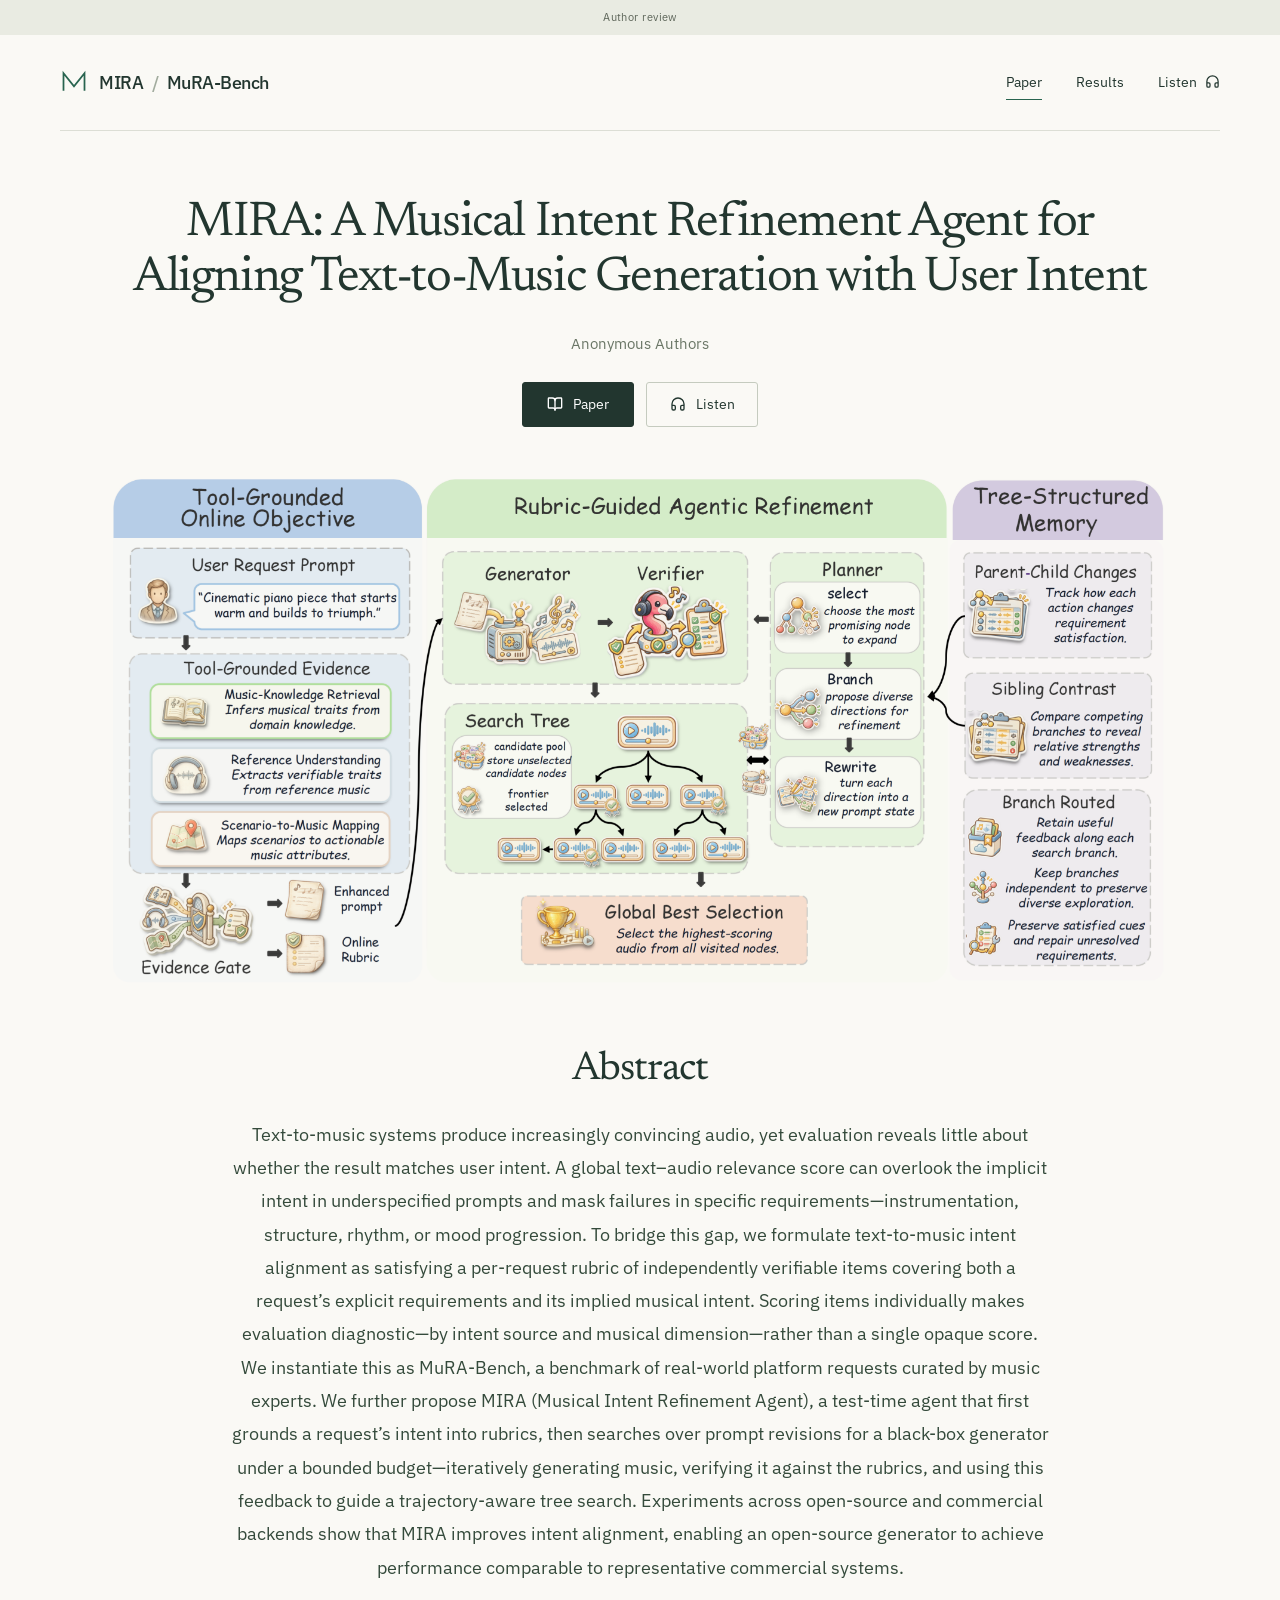
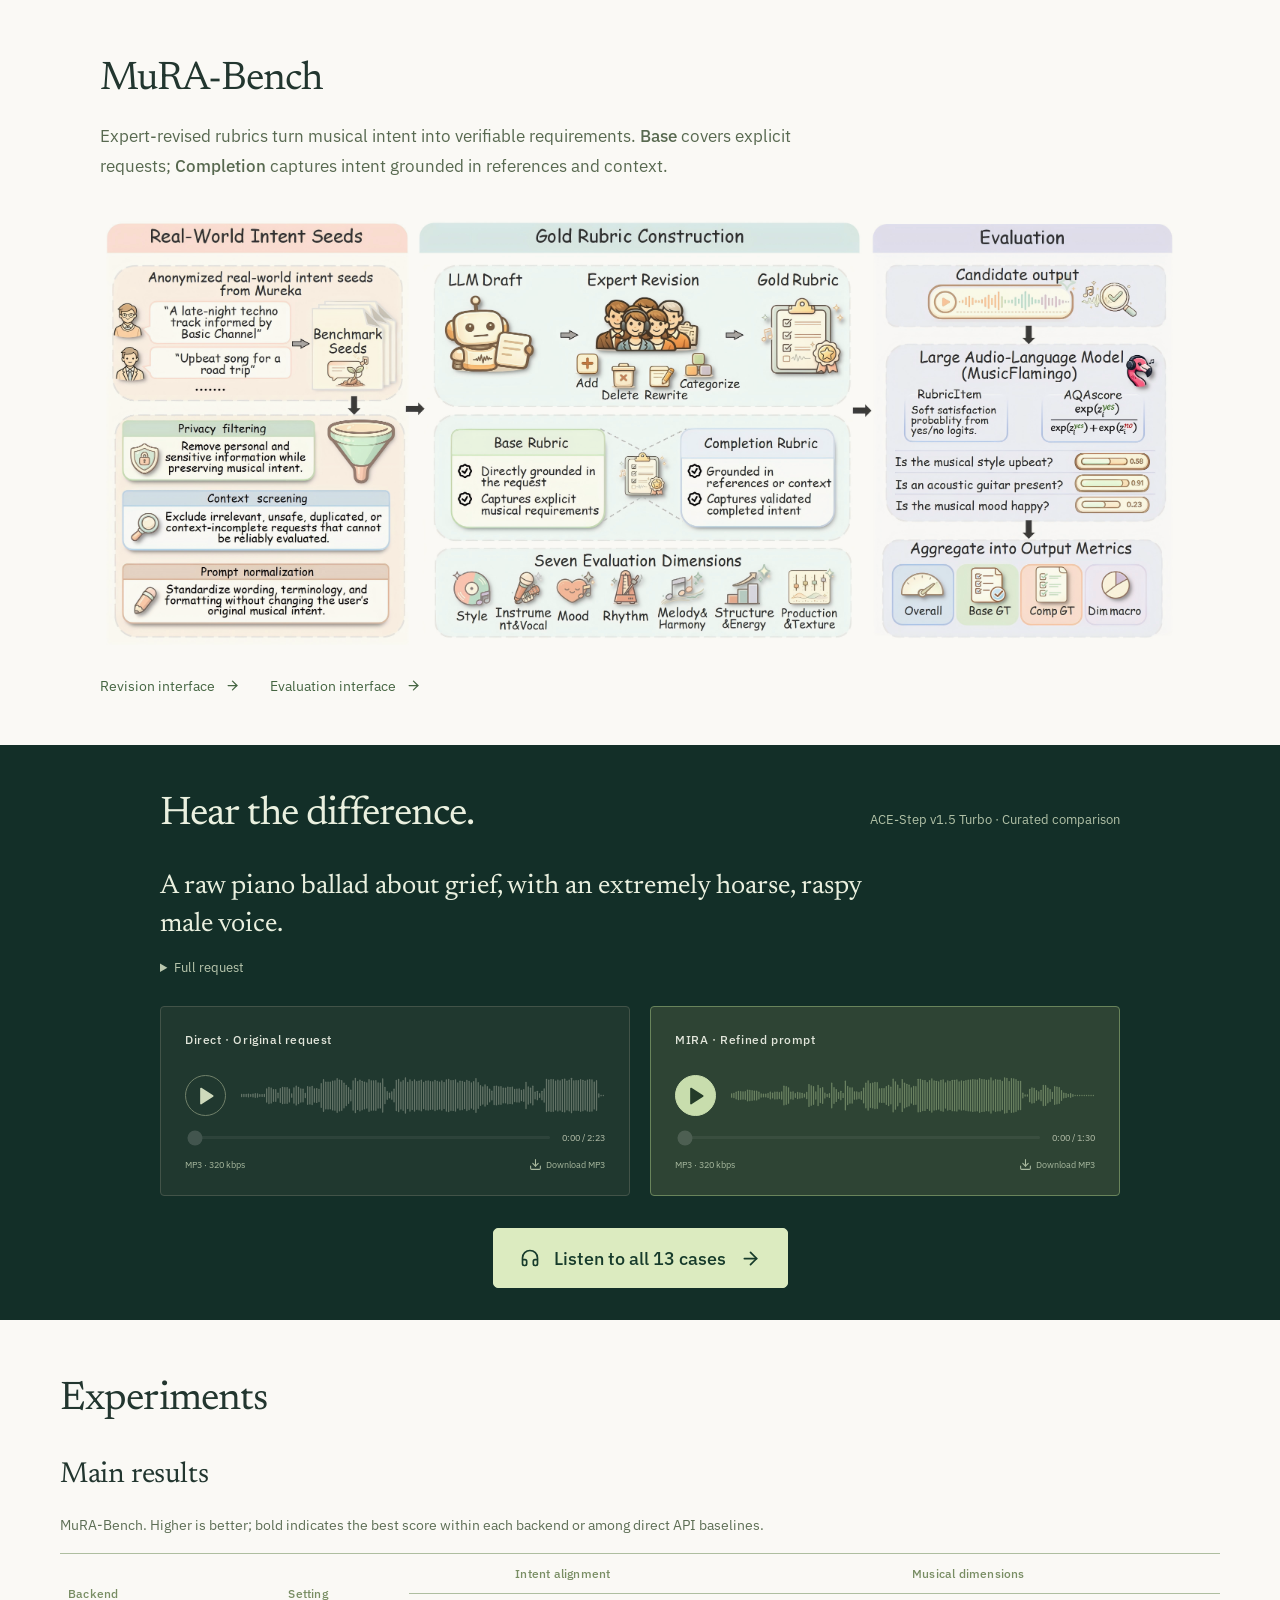
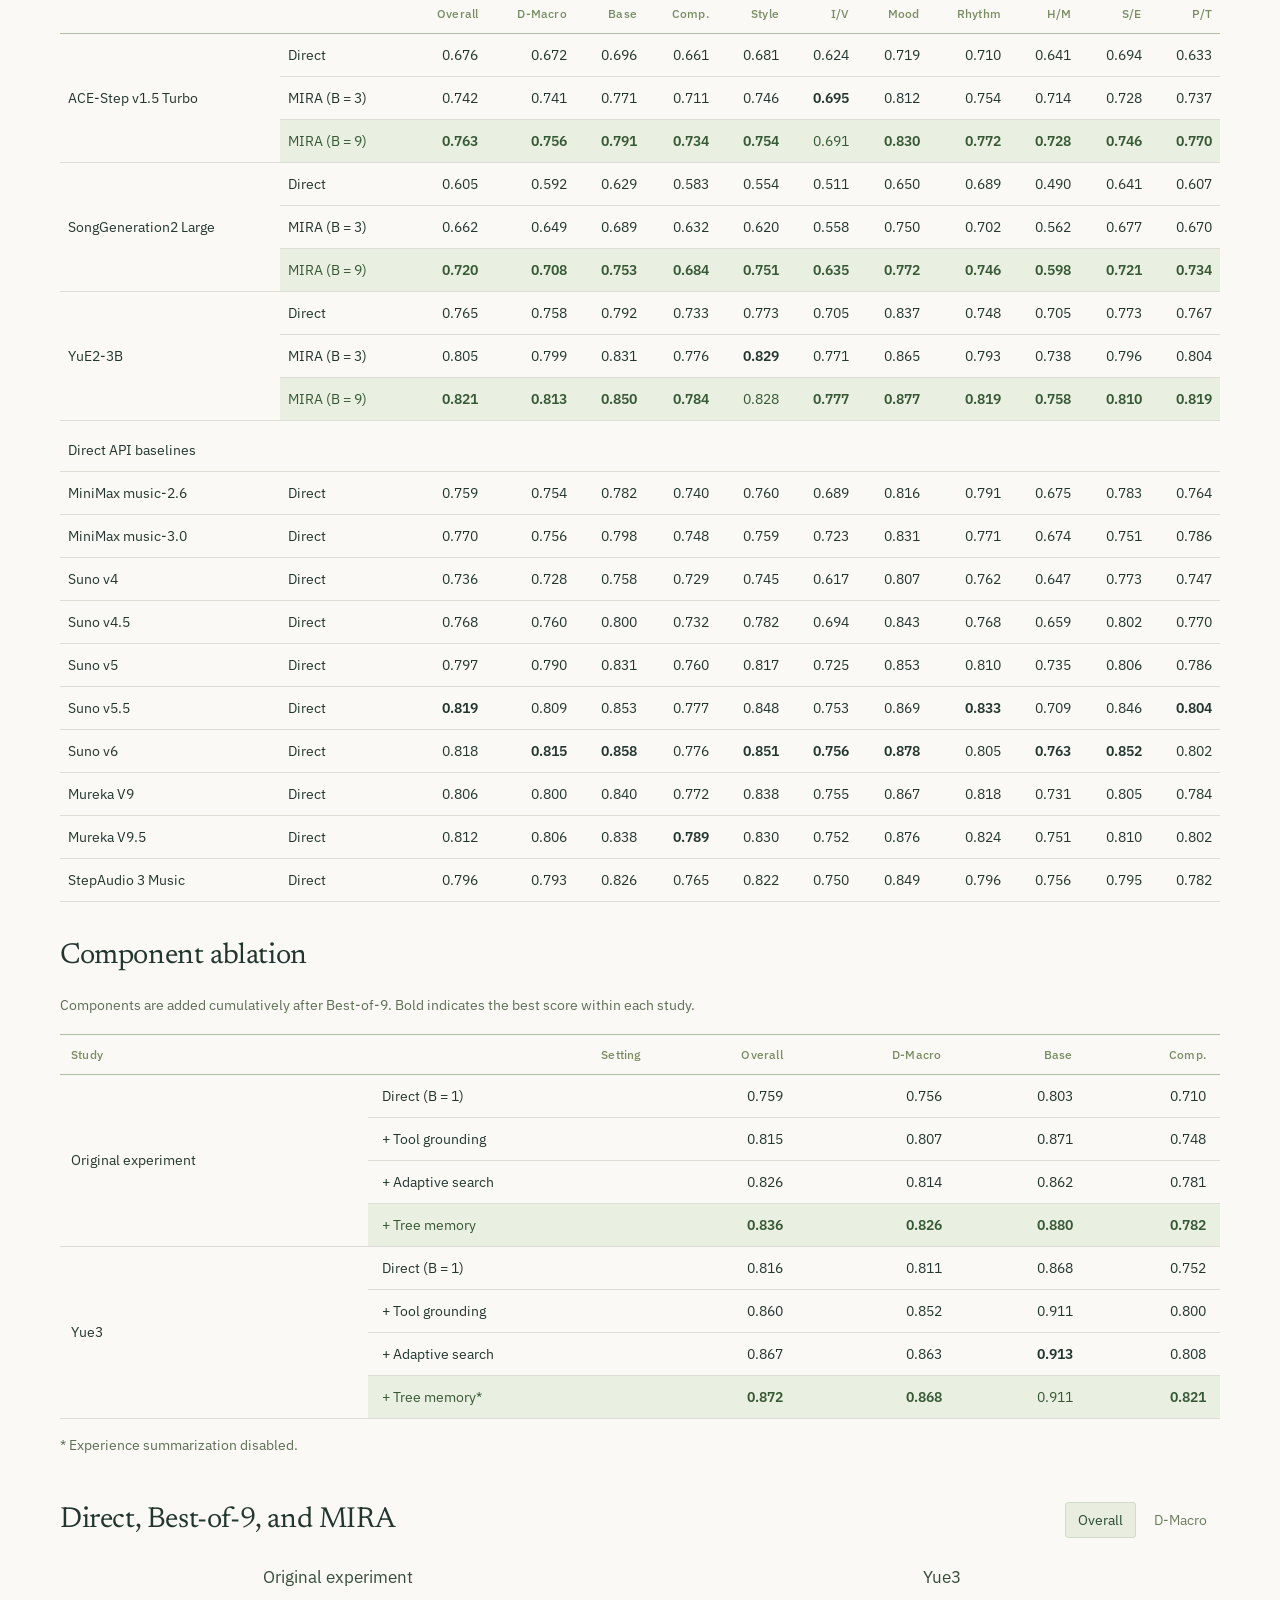
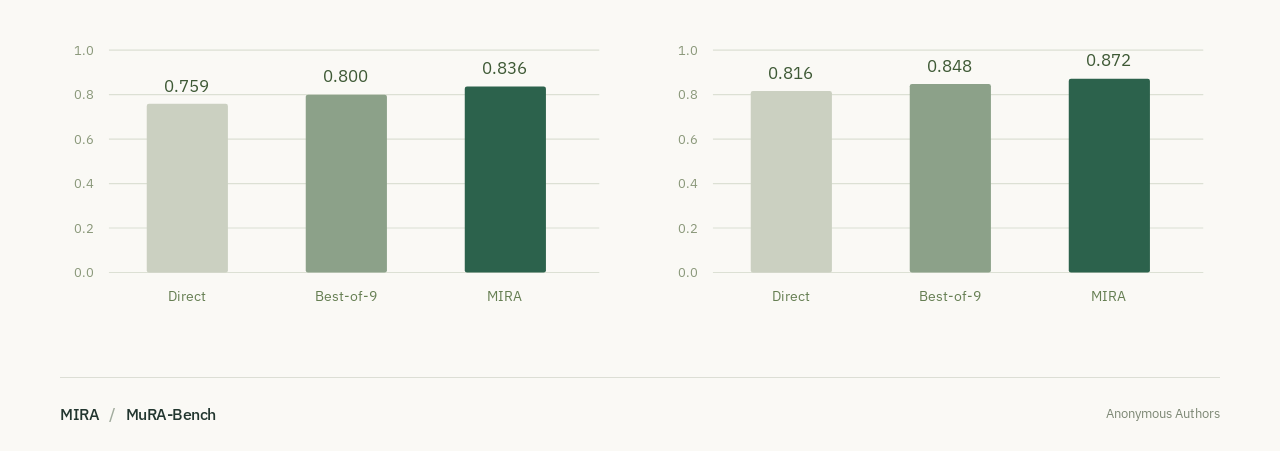
==== commit 0c919903: "Remove content sources links from the public website" ====
--- a/site/index.html
+++ b/site/index.html
@@ -1,3 +1,3 @@
-<!doctype html><html lang="en" data-home="refined"><head><meta charset="UTF-8"/><meta name="viewport" content="width=device-width,initial-scale=1"/><meta name="robots" content="noindex,nofollow,noarchive"/><meta name="referrer" content="no-referrer"/><meta name="description" content="Request-specific musical rubrics and agentic refinement for intent-aligned text-to-music generation."/><link rel="icon" href="./favicon.svg"/><title>MIRA: A Musical Intent Refinement Agent for Aligning Text-to-Music Generation with User Intent</title>  <script type="module" crossorigin src="./assets/main-Bby0SmV4.js"></script>
+<!doctype html><html lang="en" data-home="refined"><head><meta charset="UTF-8"/><meta name="viewport" content="width=device-width,initial-scale=1"/><meta name="robots" content="noindex,nofollow,noarchive"/><meta name="referrer" content="no-referrer"/><meta name="description" content="Request-specific musical rubrics and agentic refinement for intent-aligned text-to-music generation."/><link rel="icon" href="./favicon.svg"/><title>MIRA: A Musical Intent Refinement Agent for Aligning Text-to-Music Generation with User Intent</title>  <script type="module" crossorigin src="./assets/main-DRVNFp3u.js"></script>
   <link rel="stylesheet" crossorigin href="./assets/main-BLCbDUjO.css">
 </head><body><div id="root"></div></body></html>
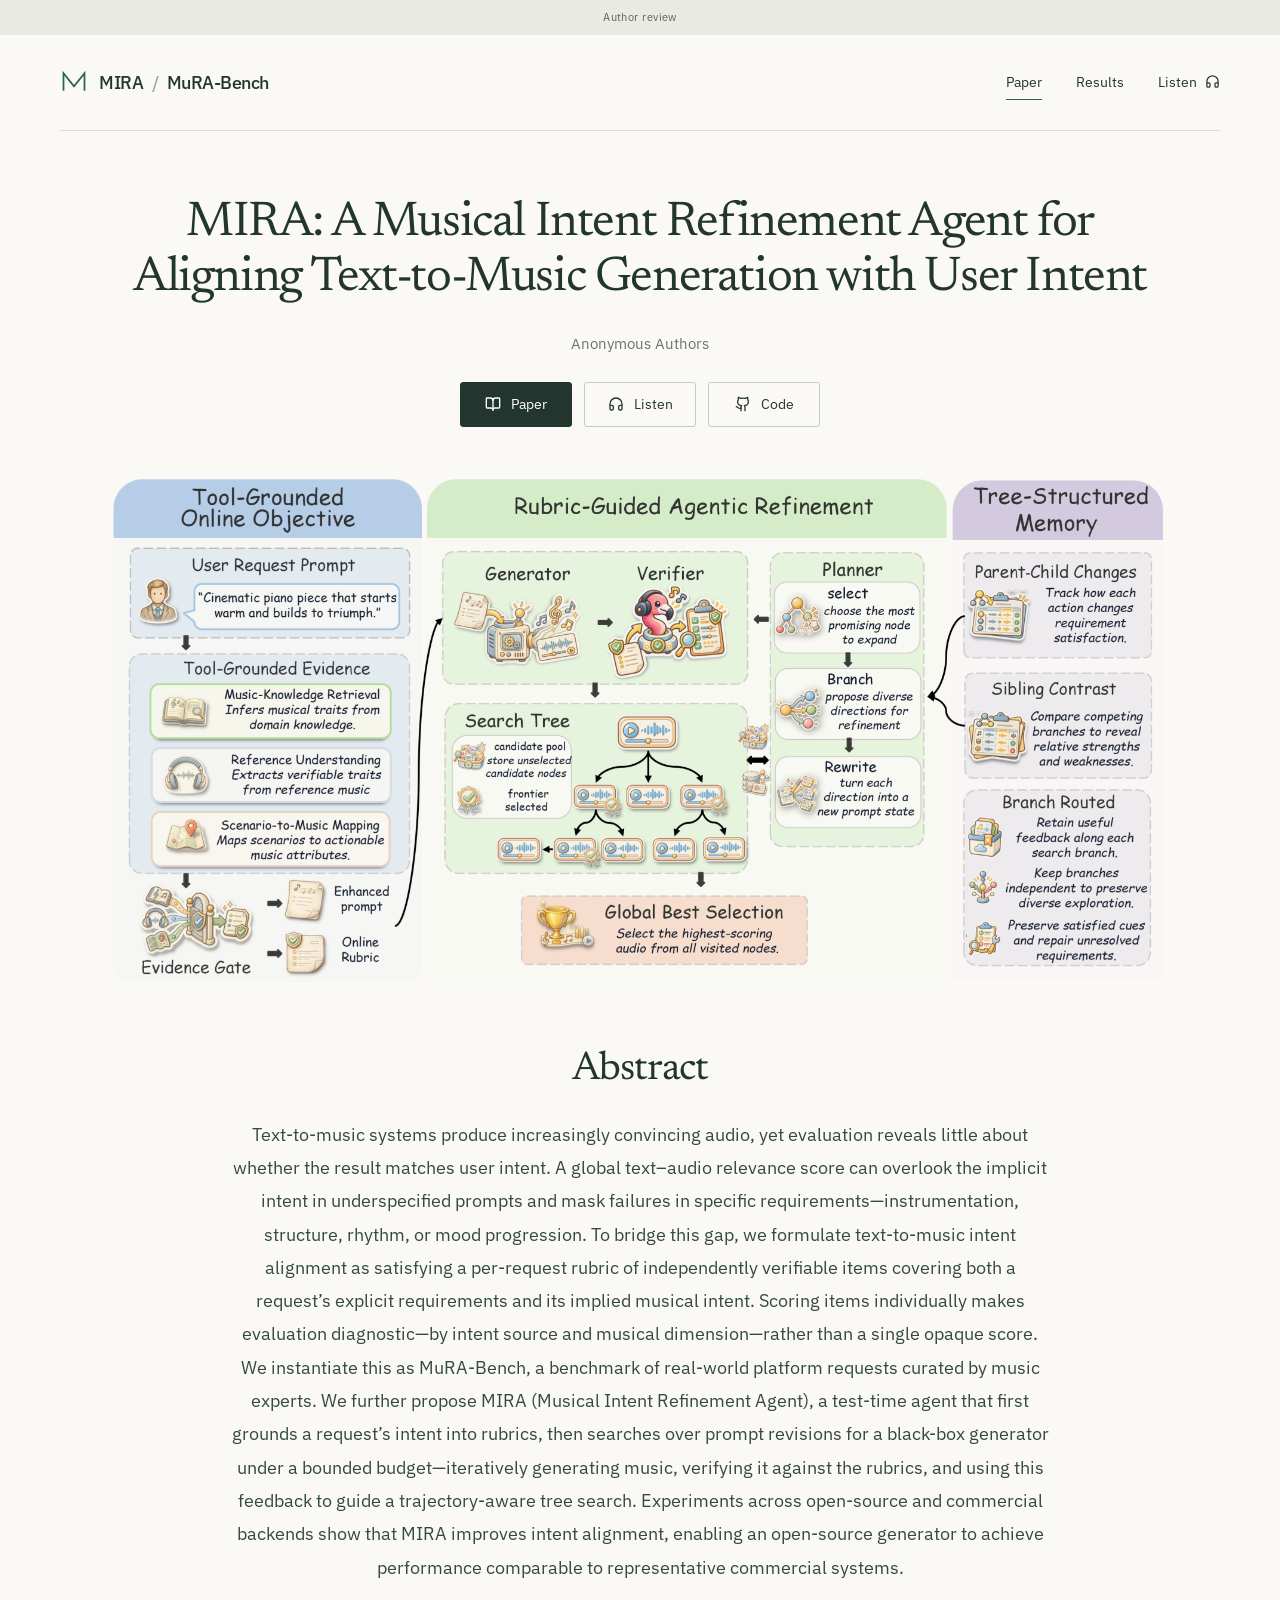
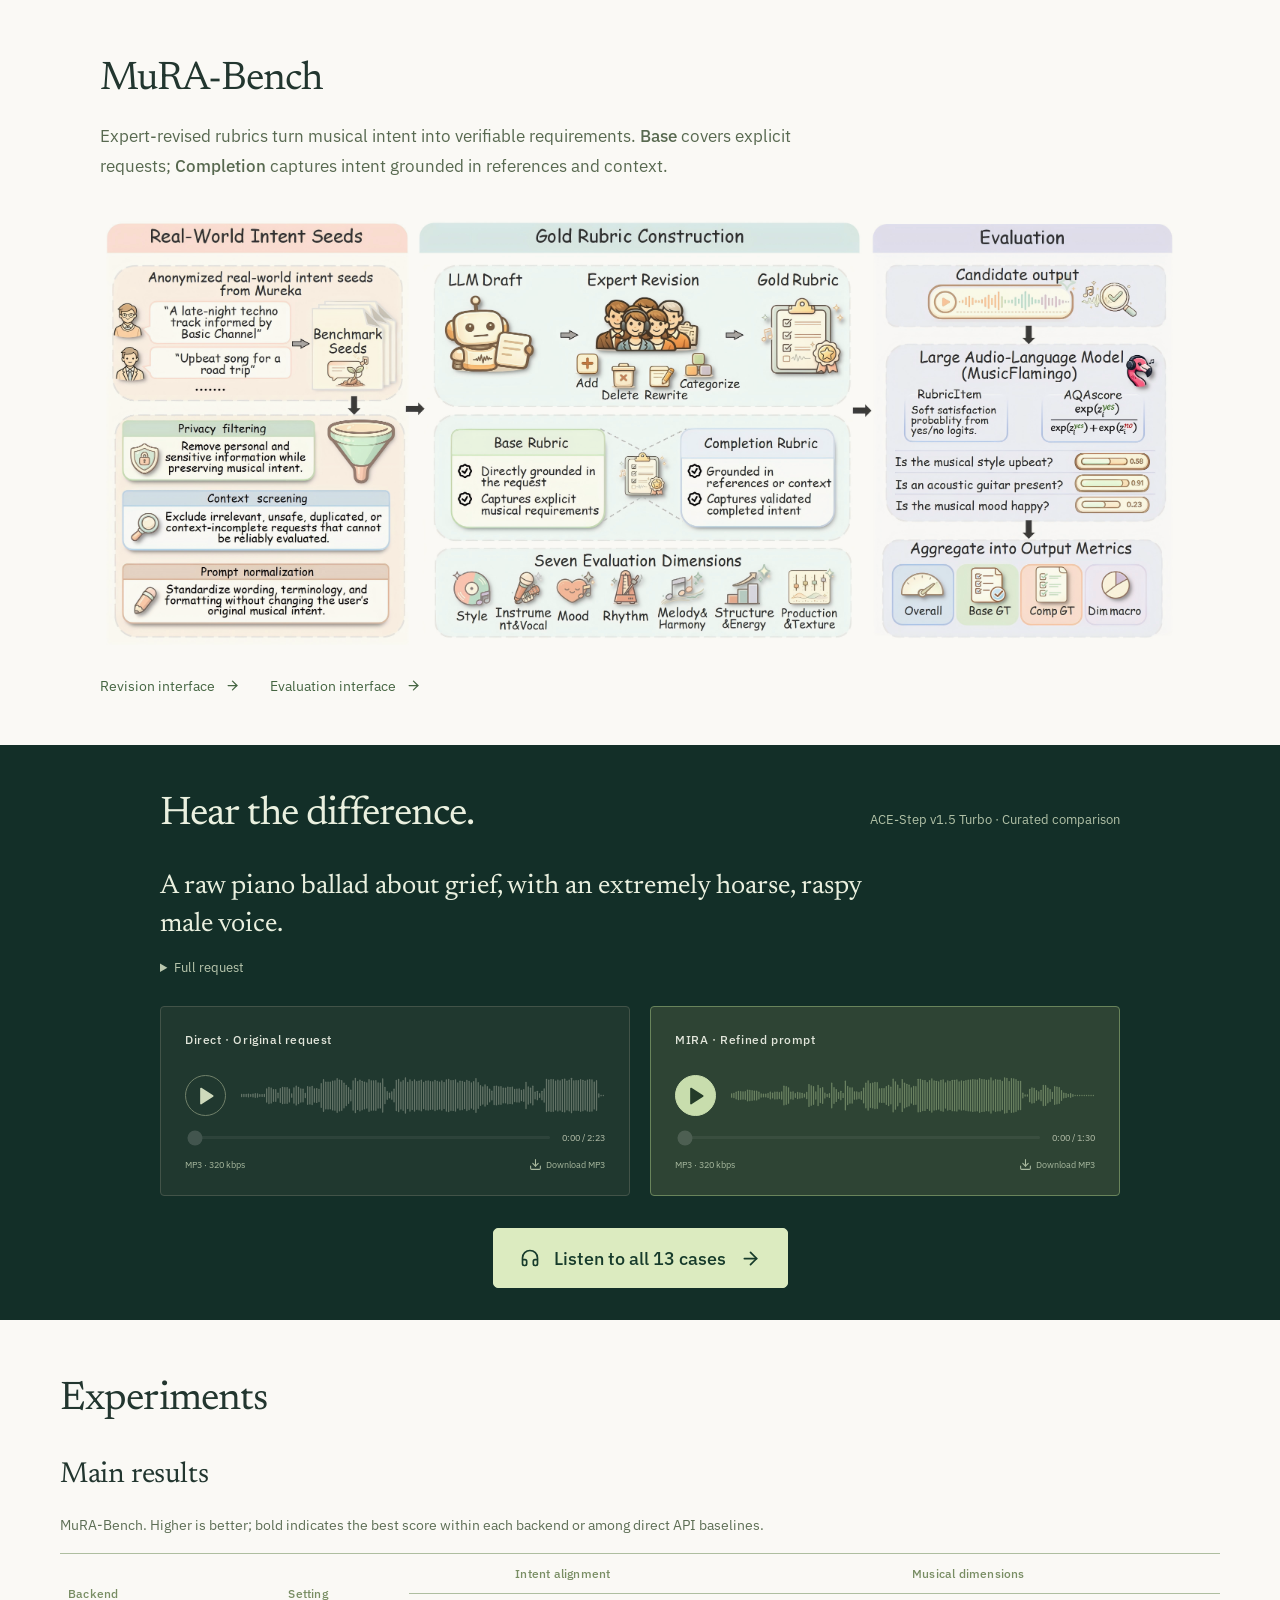
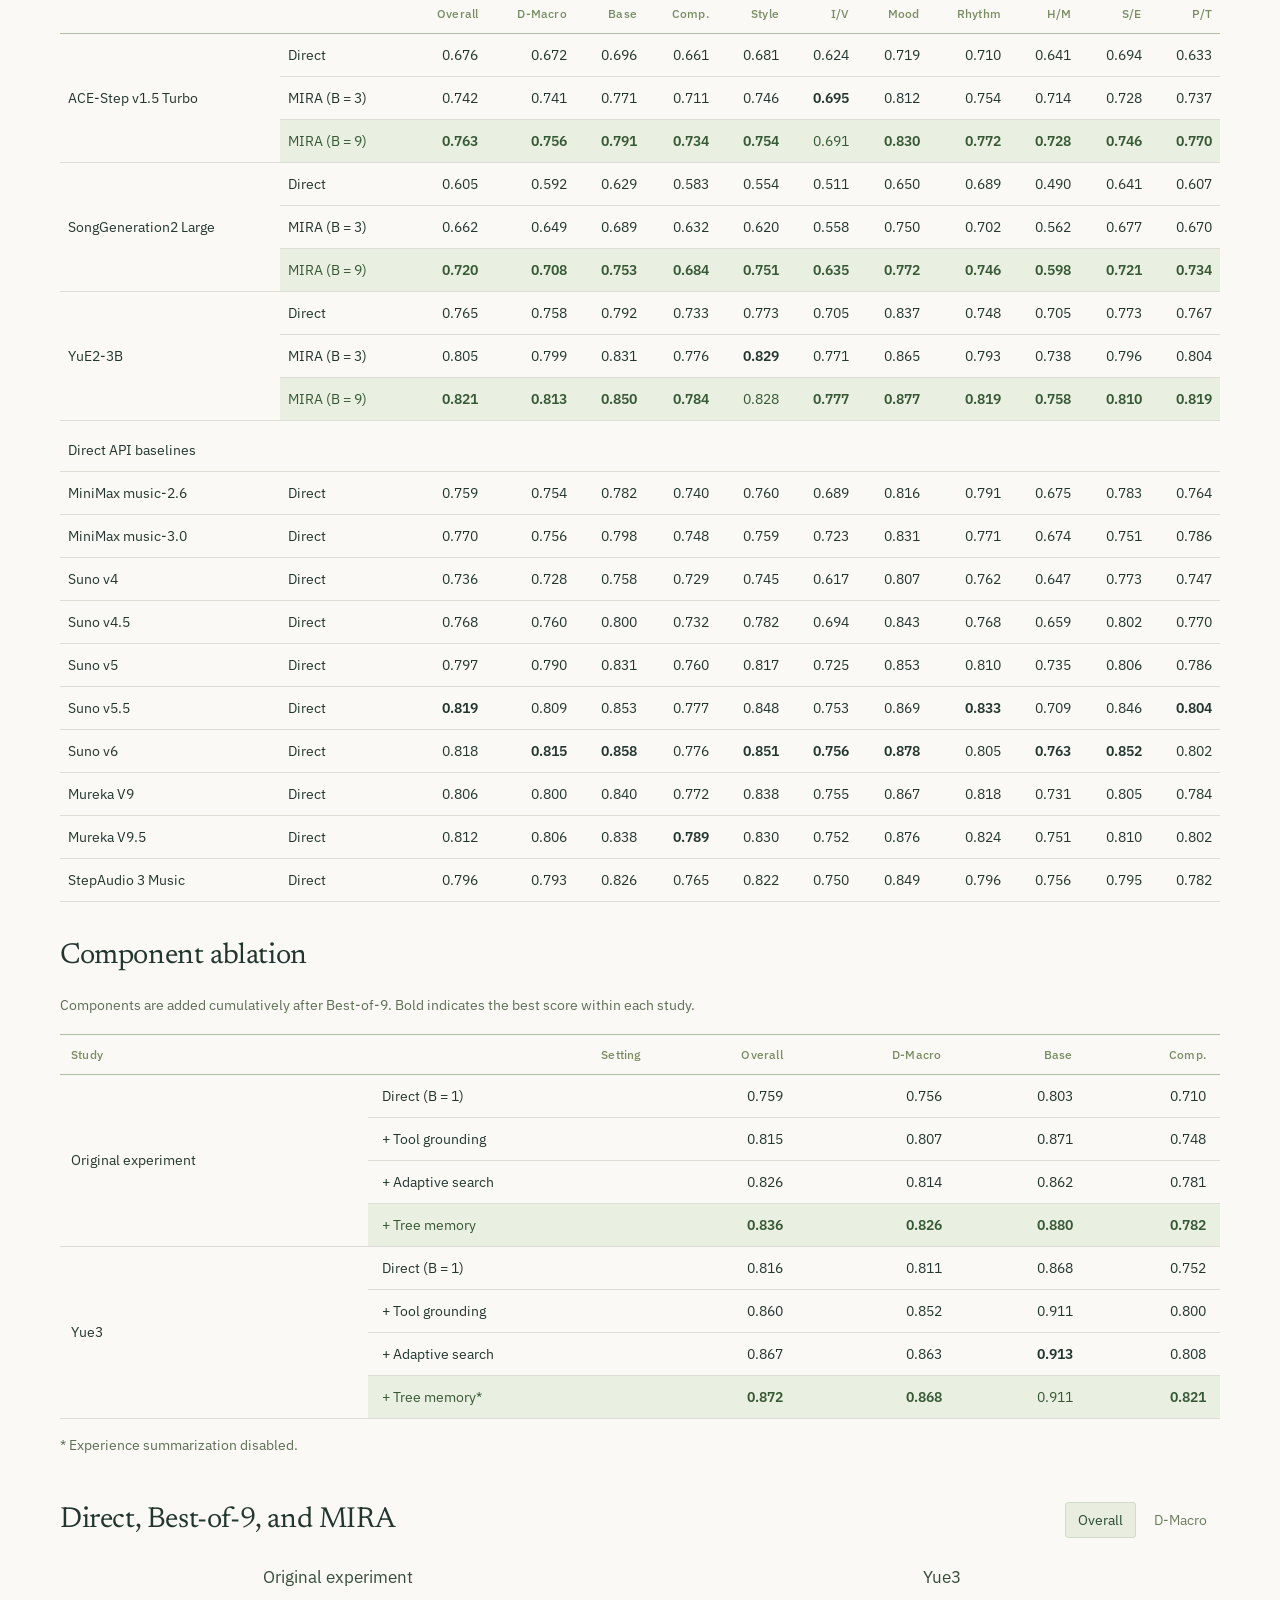
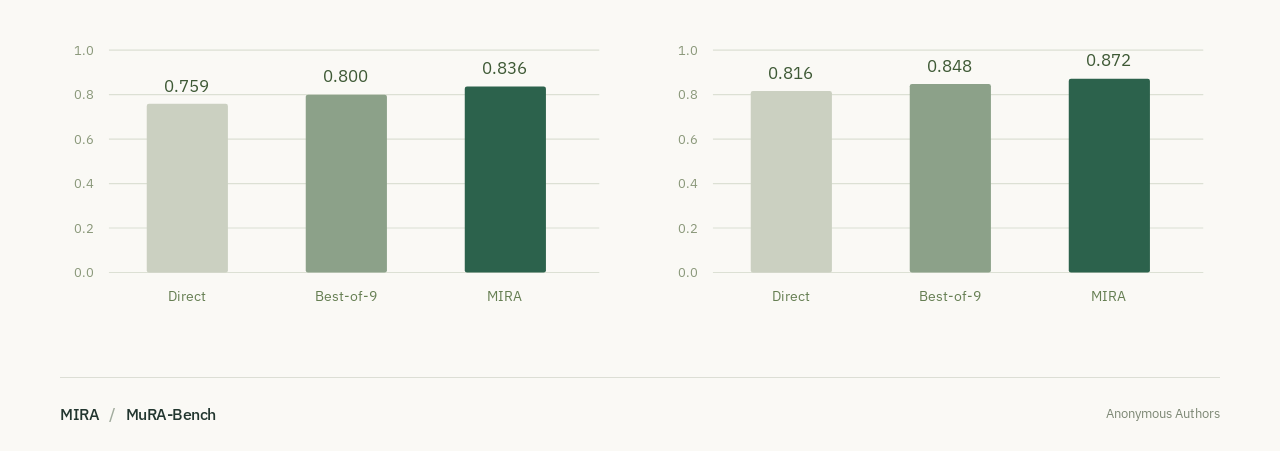
==== commit 68f67f97: "Add homepage Code link to anonymous MIRA repository" ====
--- a/site/index.html
+++ b/site/index.html
@@ -1,3 +1,3 @@
-<!doctype html><html lang="en" data-home="refined"><head><meta charset="UTF-8"/><meta name="viewport" content="width=device-width,initial-scale=1"/><meta name="robots" content="noindex,nofollow,noarchive"/><meta name="referrer" content="no-referrer"/><meta name="description" content="Request-specific musical rubrics and agentic refinement for intent-aligned text-to-music generation."/><link rel="icon" href="./favicon.svg"/><title>MIRA: A Musical Intent Refinement Agent for Aligning Text-to-Music Generation with User Intent</title>  <script type="module" crossorigin src="./assets/main-DRVNFp3u.js"></script>
+<!doctype html><html lang="en" data-home="refined"><head><meta charset="UTF-8"/><meta name="viewport" content="width=device-width,initial-scale=1"/><meta name="robots" content="noindex,nofollow,noarchive"/><meta name="referrer" content="no-referrer"/><meta name="description" content="Request-specific musical rubrics and agentic refinement for intent-aligned text-to-music generation."/><link rel="icon" href="./favicon.svg"/><title>MIRA: A Musical Intent Refinement Agent for Aligning Text-to-Music Generation with User Intent</title>  <script type="module" crossorigin src="./assets/main-IclUPyDb.js"></script>
   <link rel="stylesheet" crossorigin href="./assets/main-BLCbDUjO.css">
 </head><body><div id="root"></div></body></html>
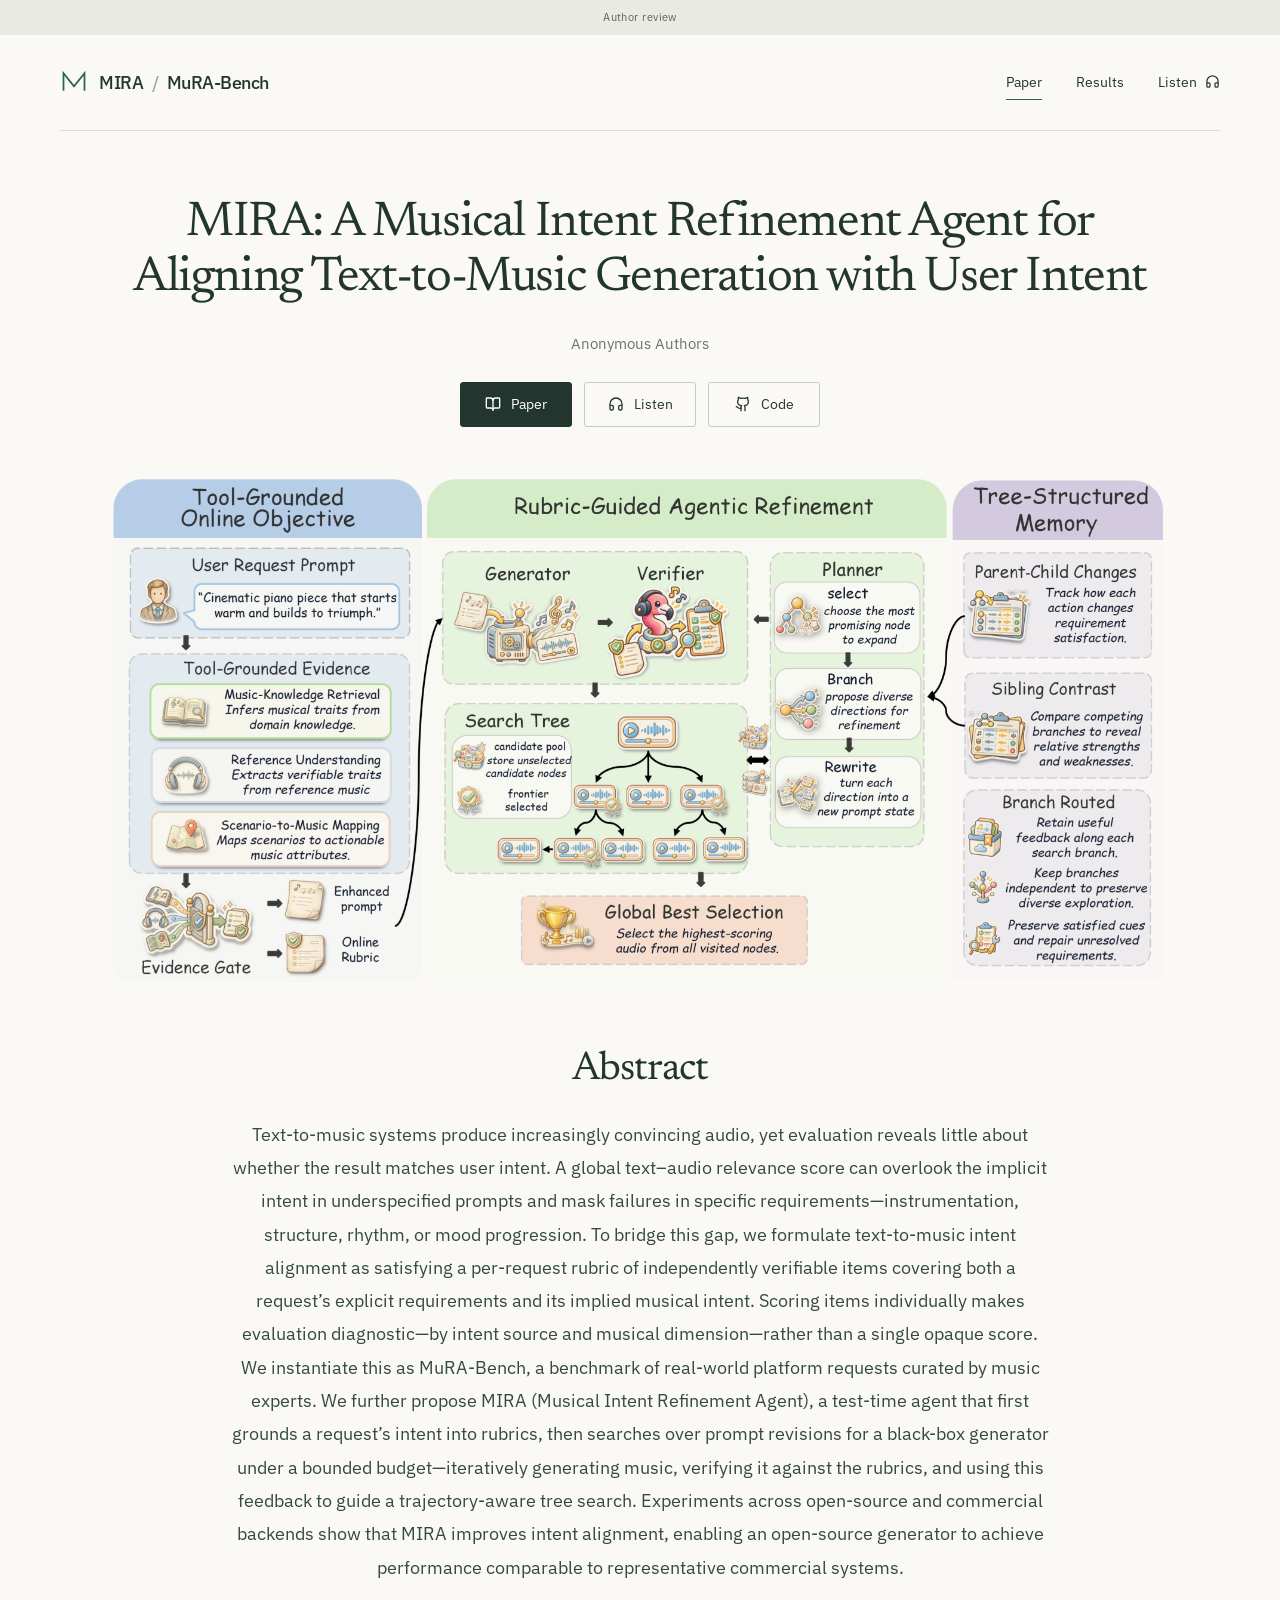
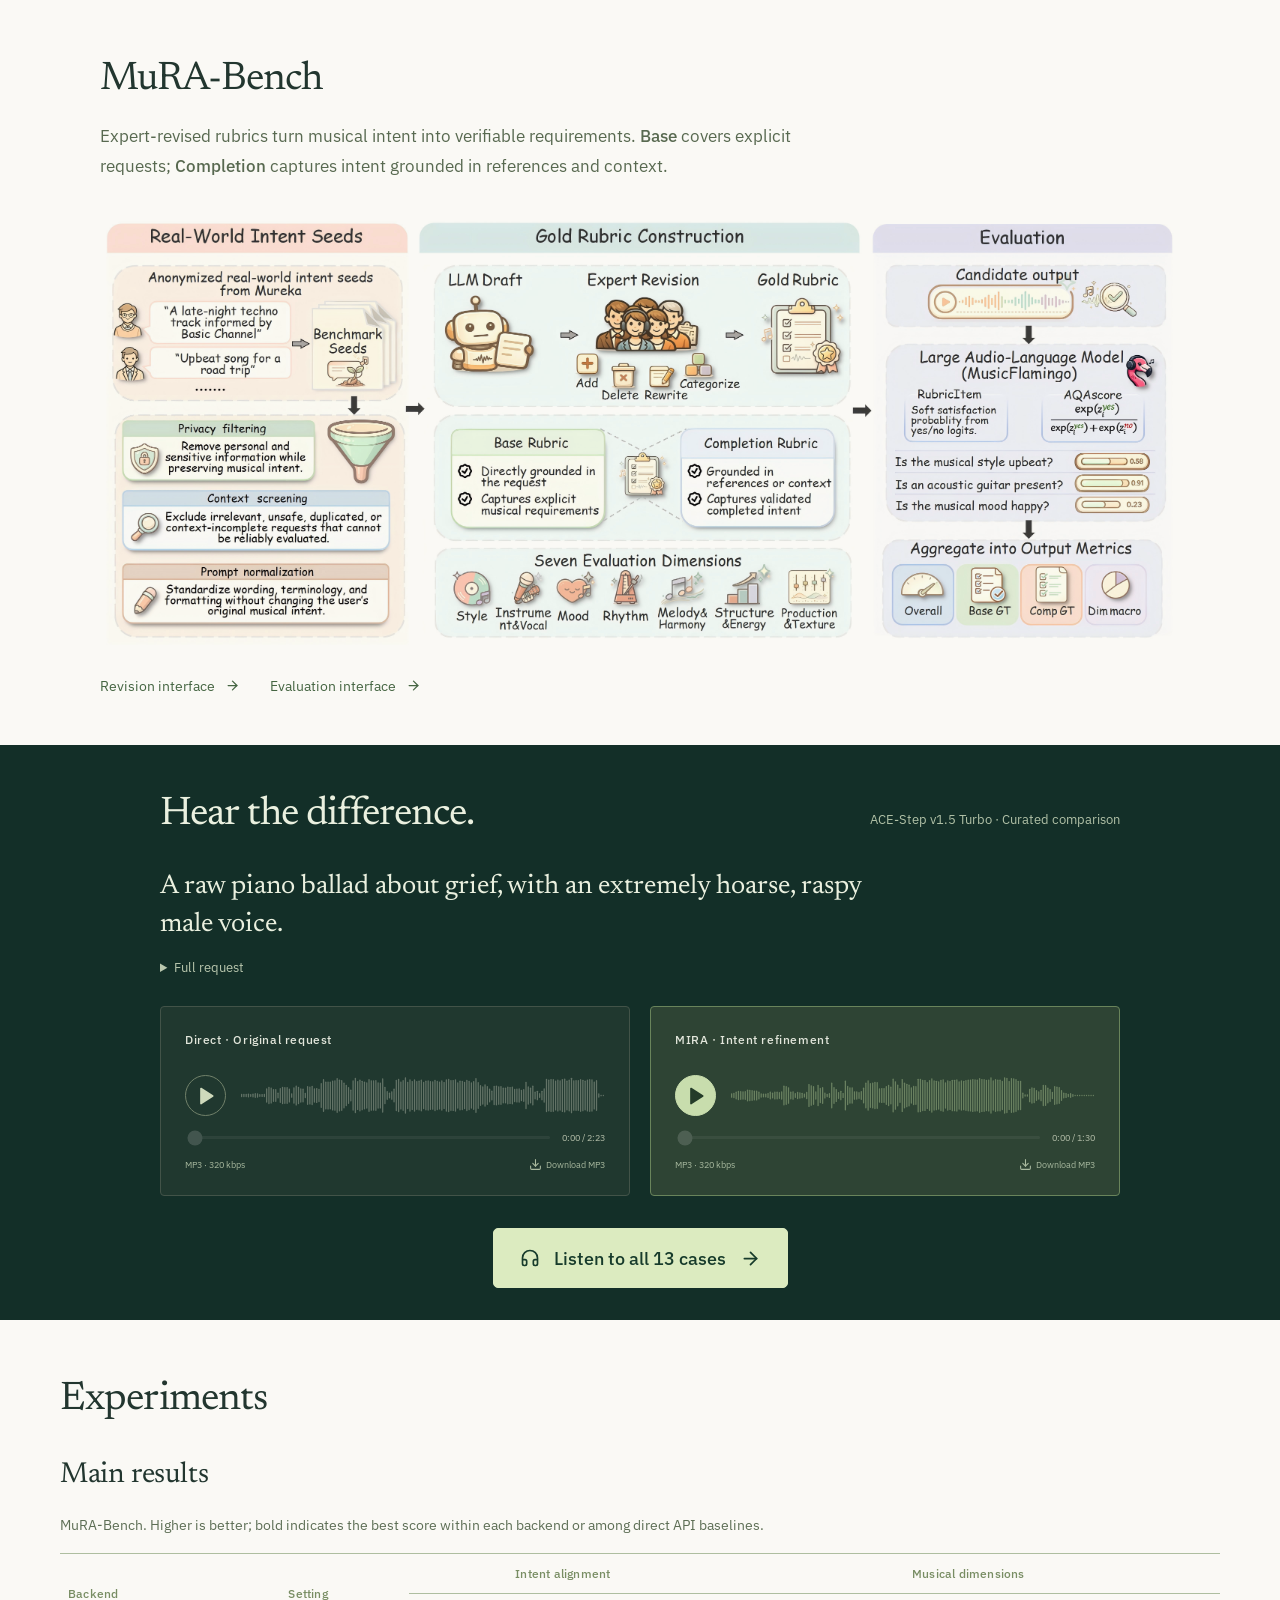
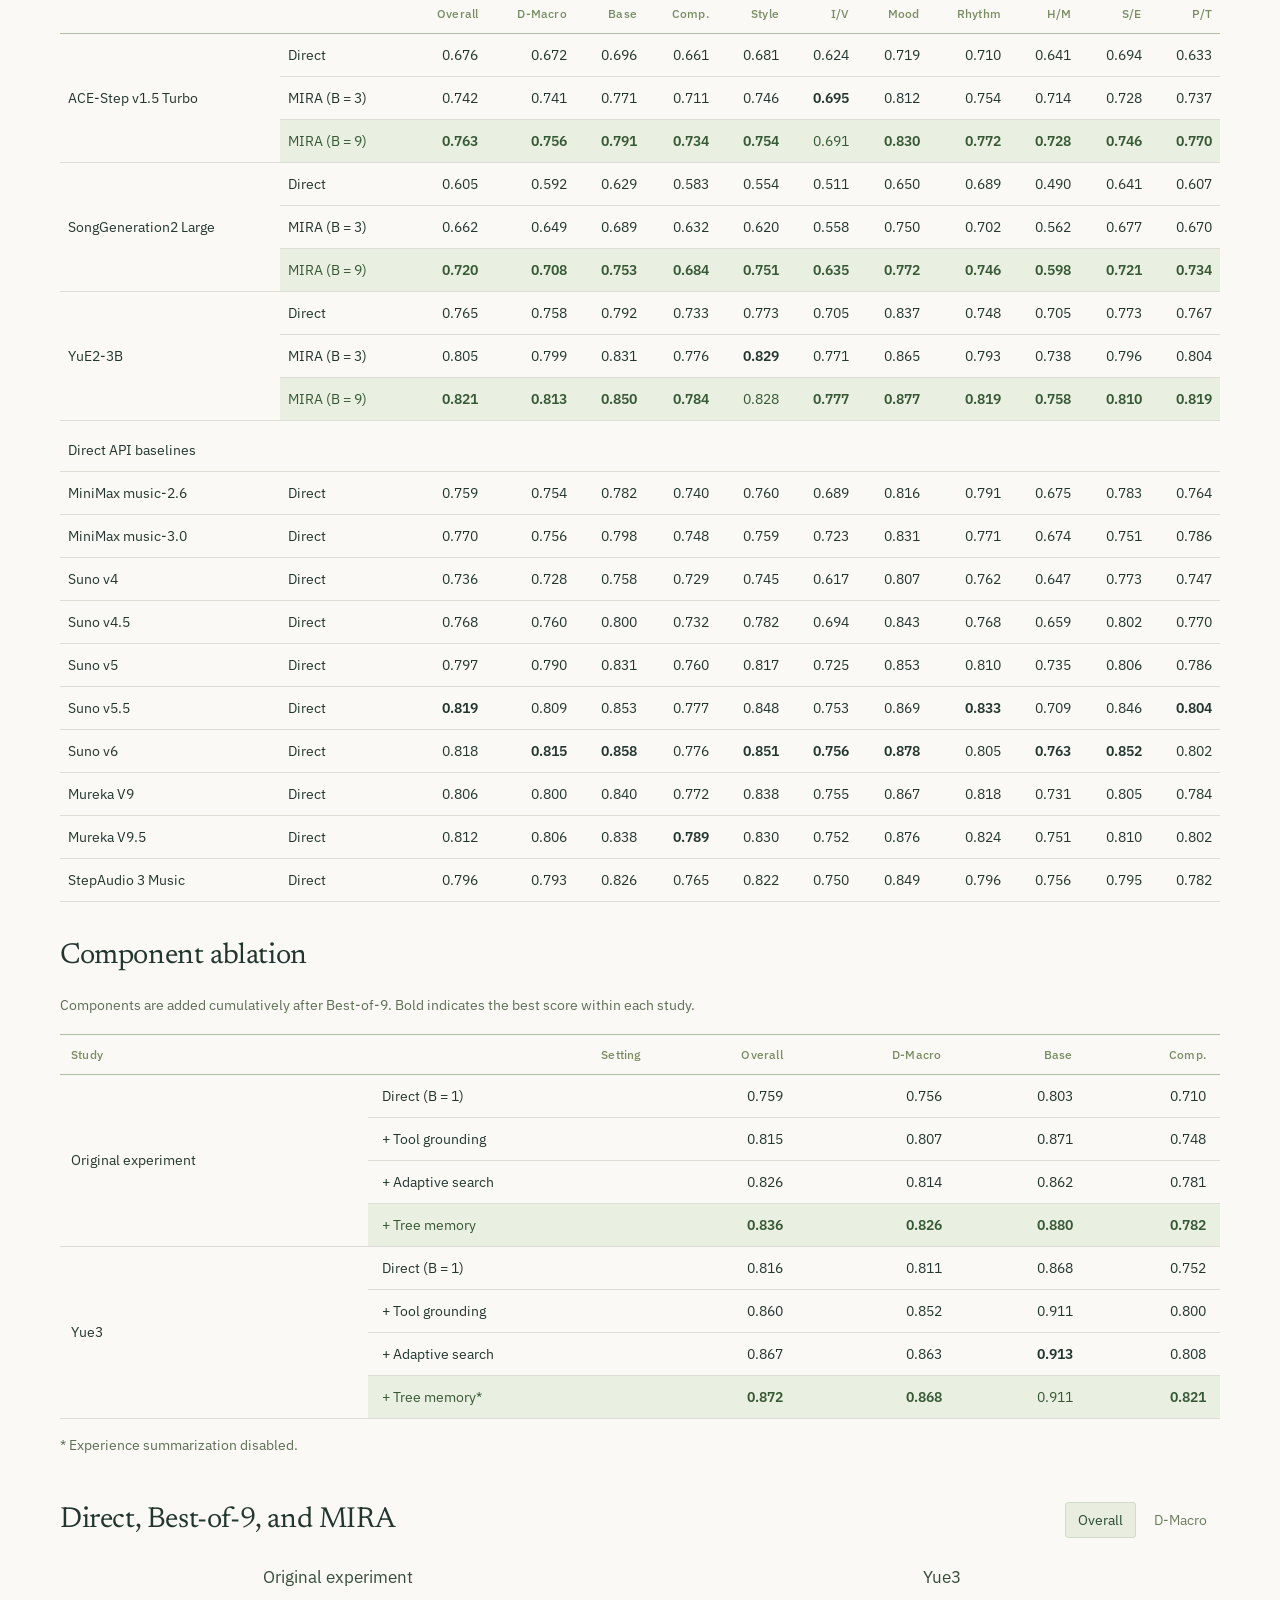
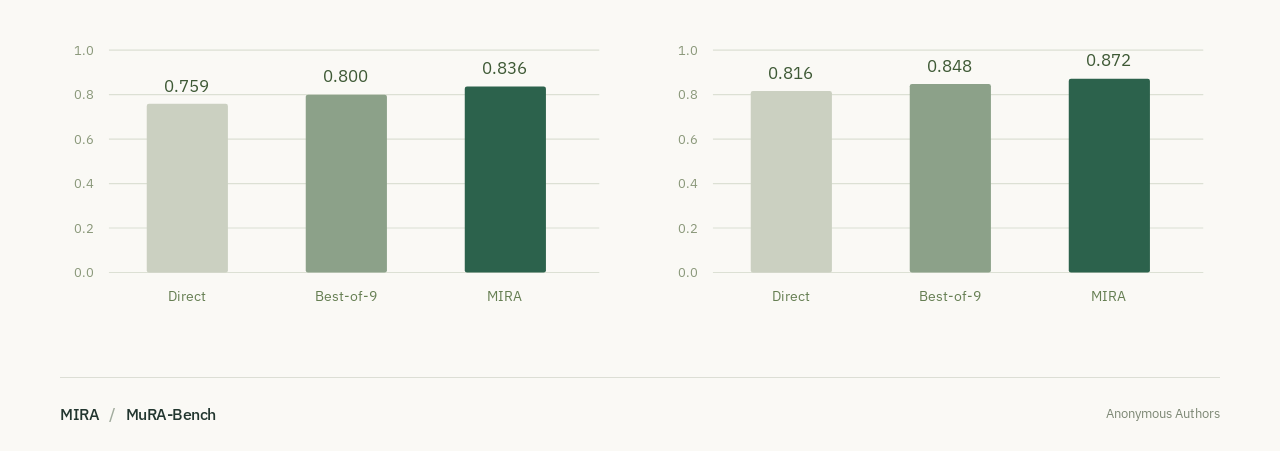
==== commit ee45c641: "Clarify listening labels and simplify rubric feedback headings" ====
--- a/site/index.html
+++ b/site/index.html
@@ -1,3 +1,3 @@
-<!doctype html><html lang="en" data-home="refined"><head><meta charset="UTF-8"/><meta name="viewport" content="width=device-width,initial-scale=1"/><meta name="robots" content="noindex,nofollow,noarchive"/><meta name="referrer" content="no-referrer"/><meta name="description" content="Request-specific musical rubrics and agentic refinement for intent-aligned text-to-music generation."/><link rel="icon" href="./favicon.svg"/><title>MIRA: A Musical Intent Refinement Agent for Aligning Text-to-Music Generation with User Intent</title>  <script type="module" crossorigin src="./assets/main-IclUPyDb.js"></script>
+<!doctype html><html lang="en" data-home="refined"><head><meta charset="UTF-8"/><meta name="viewport" content="width=device-width,initial-scale=1"/><meta name="robots" content="noindex,nofollow,noarchive"/><meta name="referrer" content="no-referrer"/><meta name="description" content="Request-specific musical rubrics and agentic refinement for intent-aligned text-to-music generation."/><link rel="icon" href="./favicon.svg"/><title>MIRA: A Musical Intent Refinement Agent for Aligning Text-to-Music Generation with User Intent</title>  <script type="module" crossorigin src="./assets/main-Bwh9akzO.js"></script>
   <link rel="stylesheet" crossorigin href="./assets/main-BLCbDUjO.css">
 </head><body><div id="root"></div></body></html>
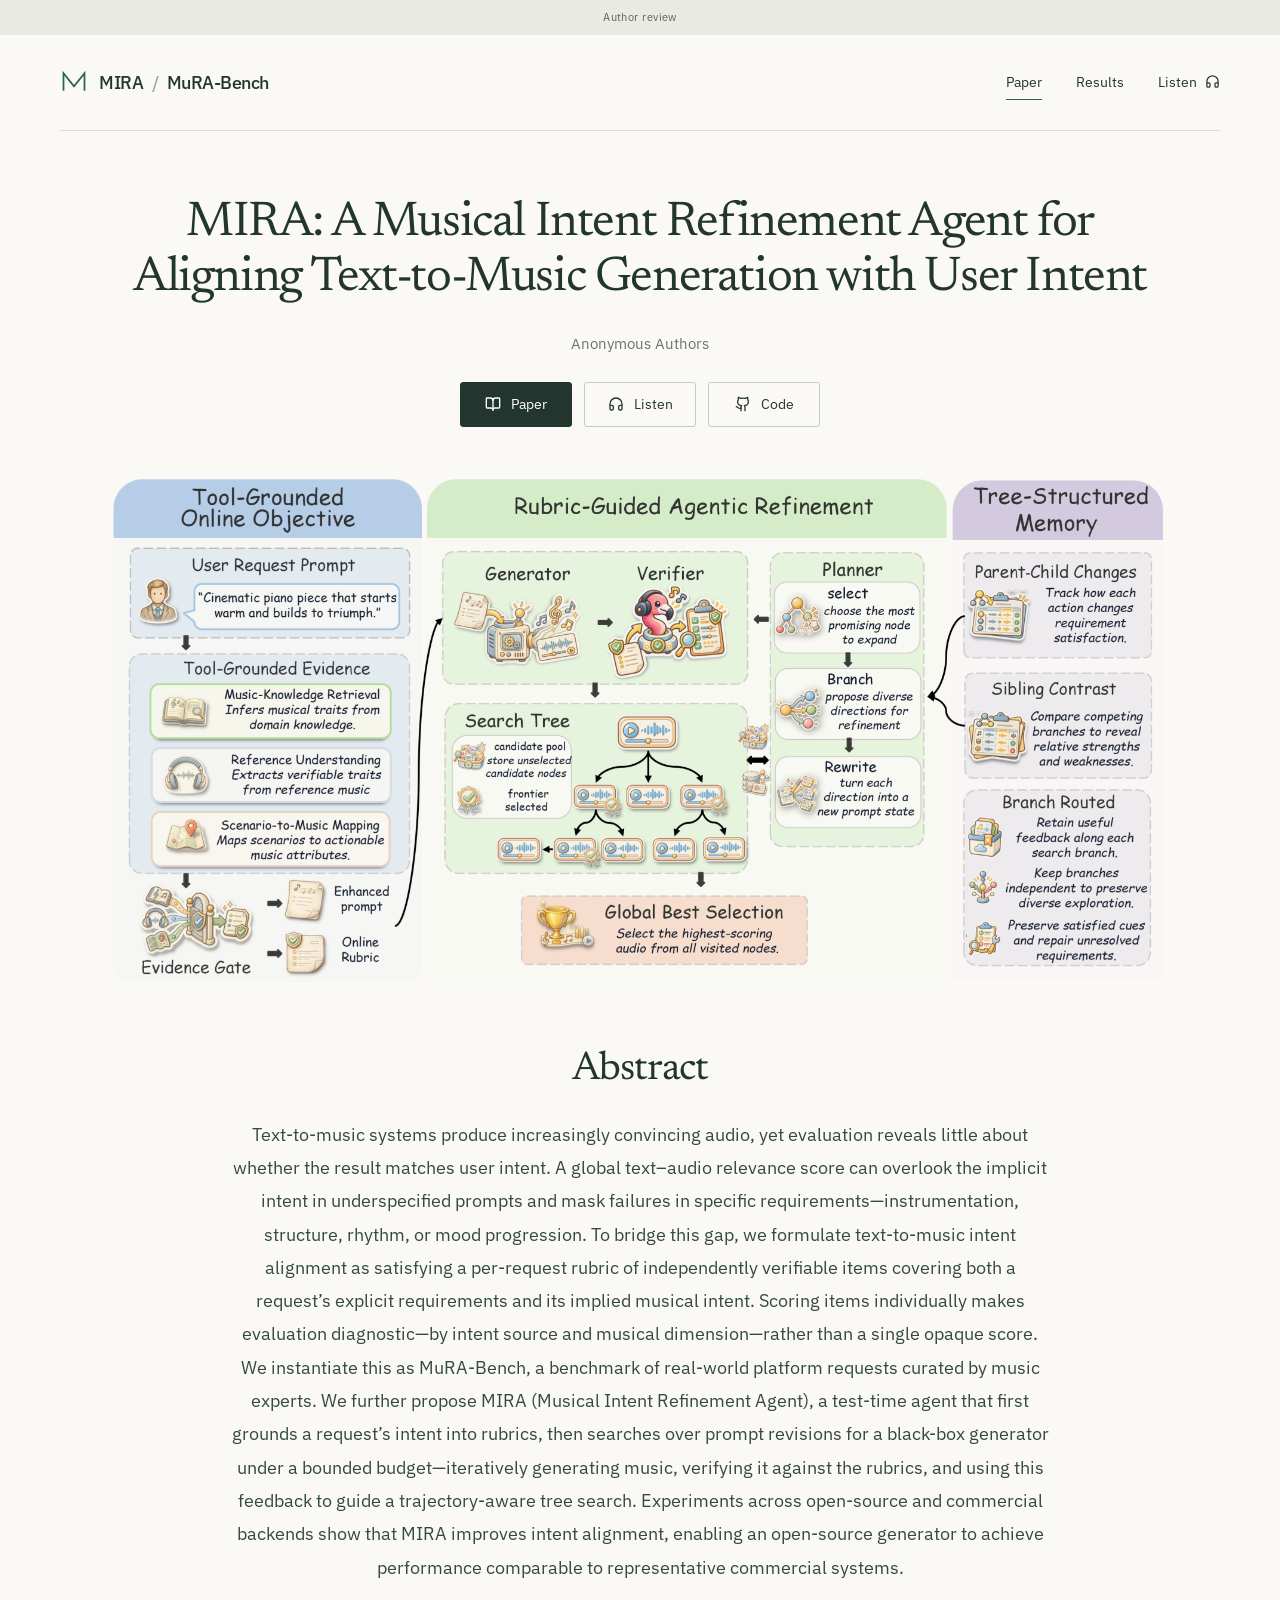
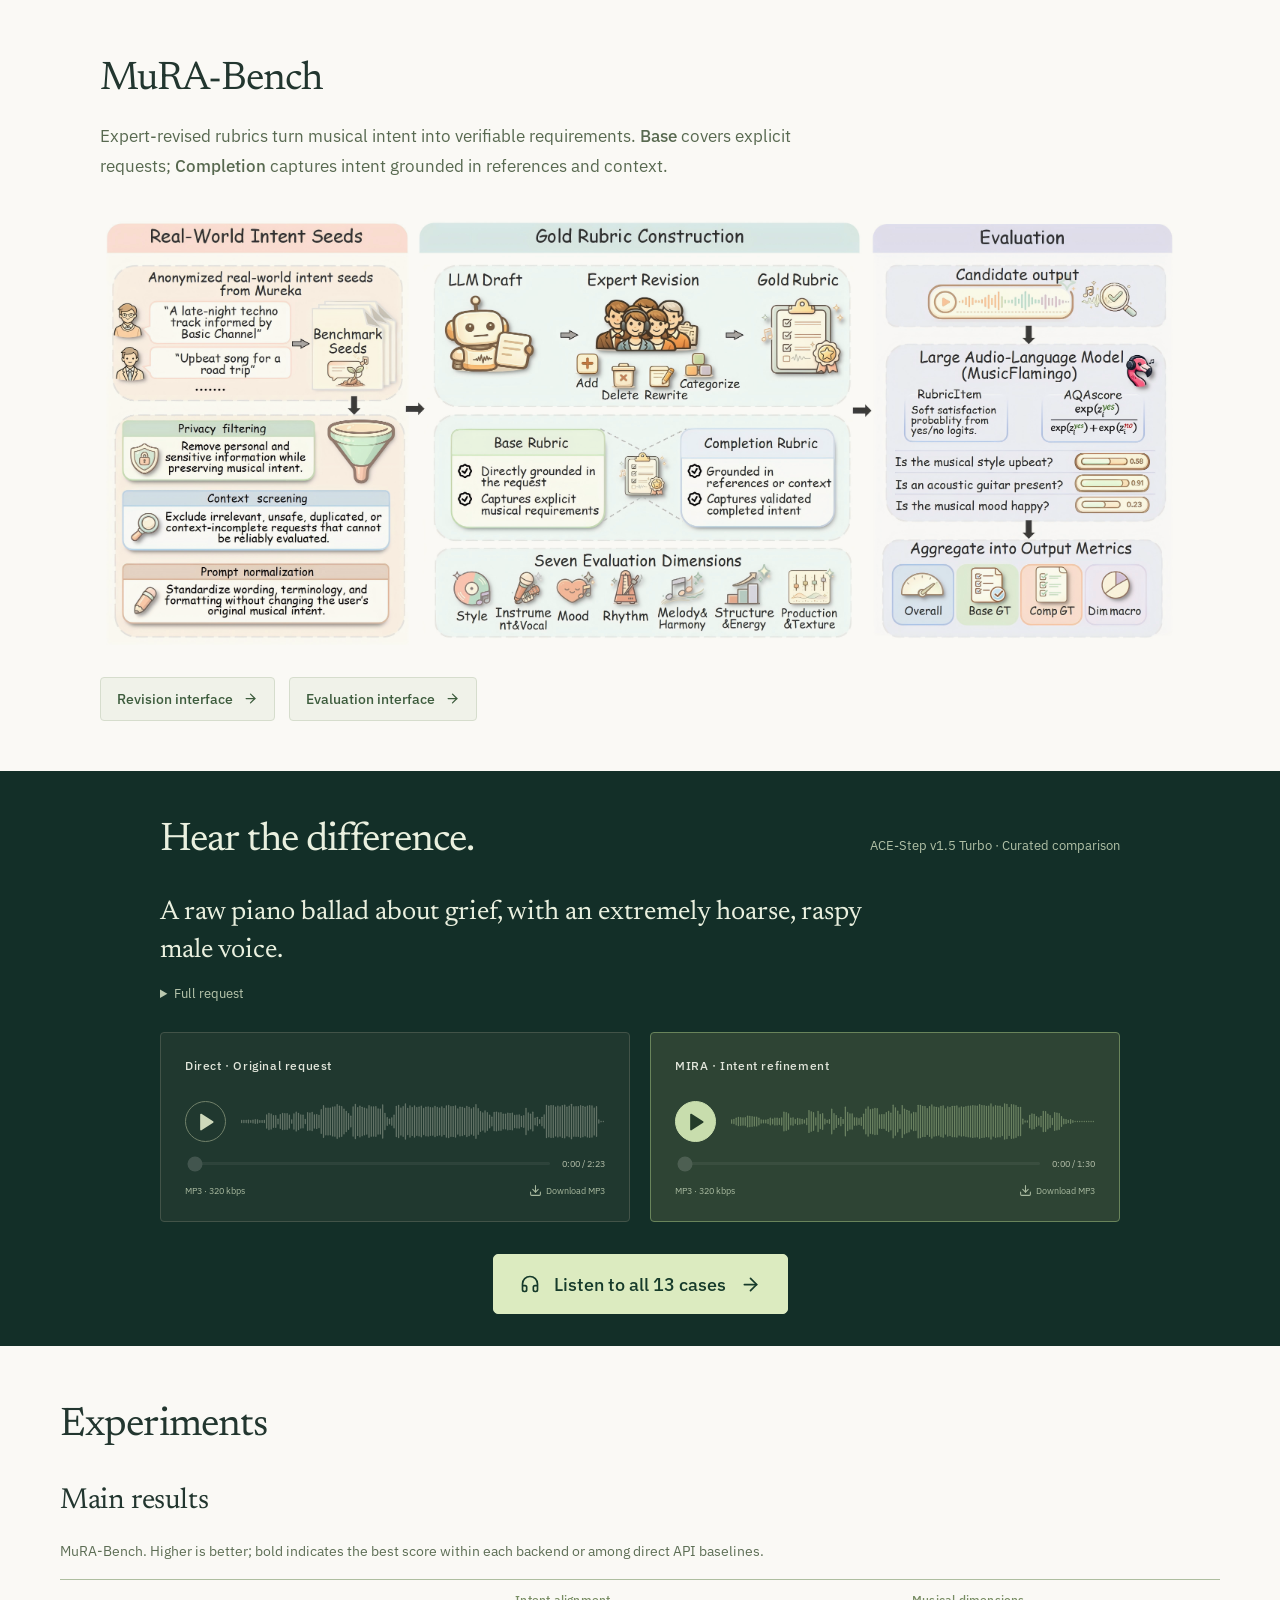
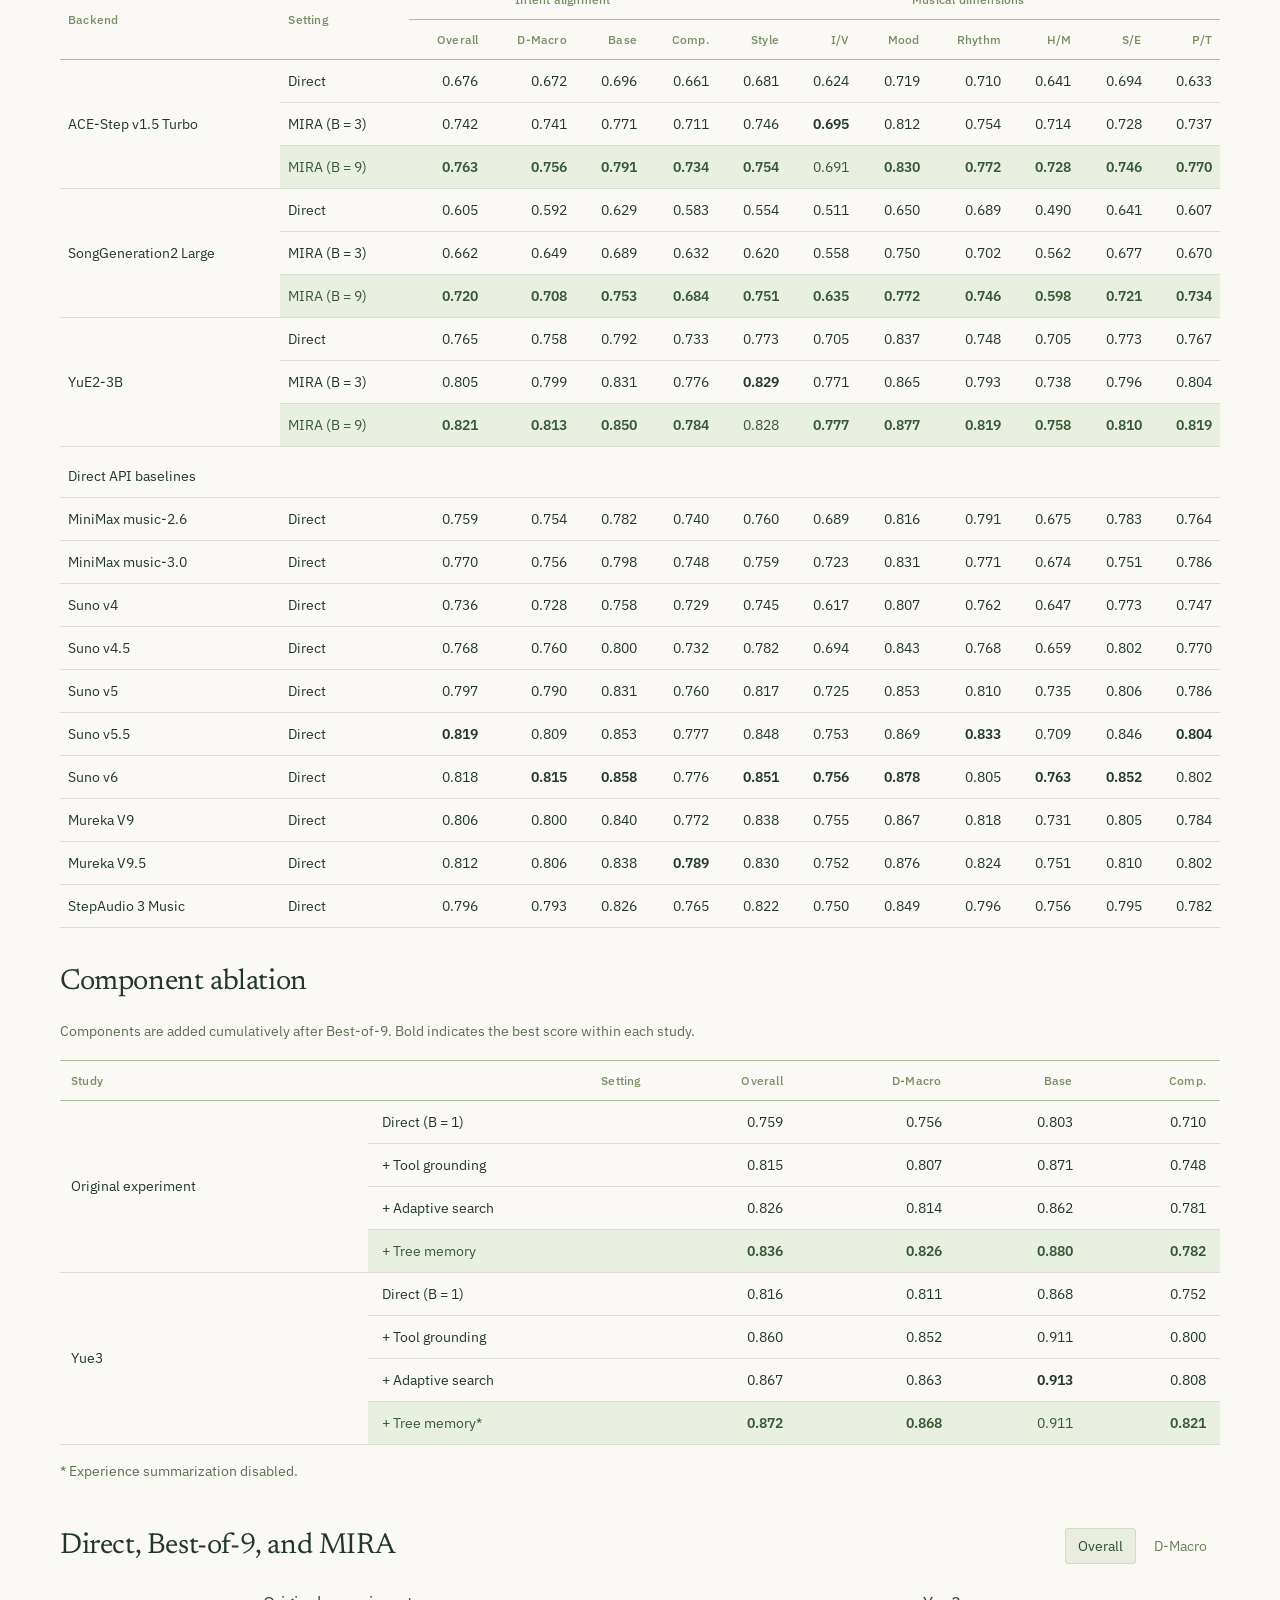
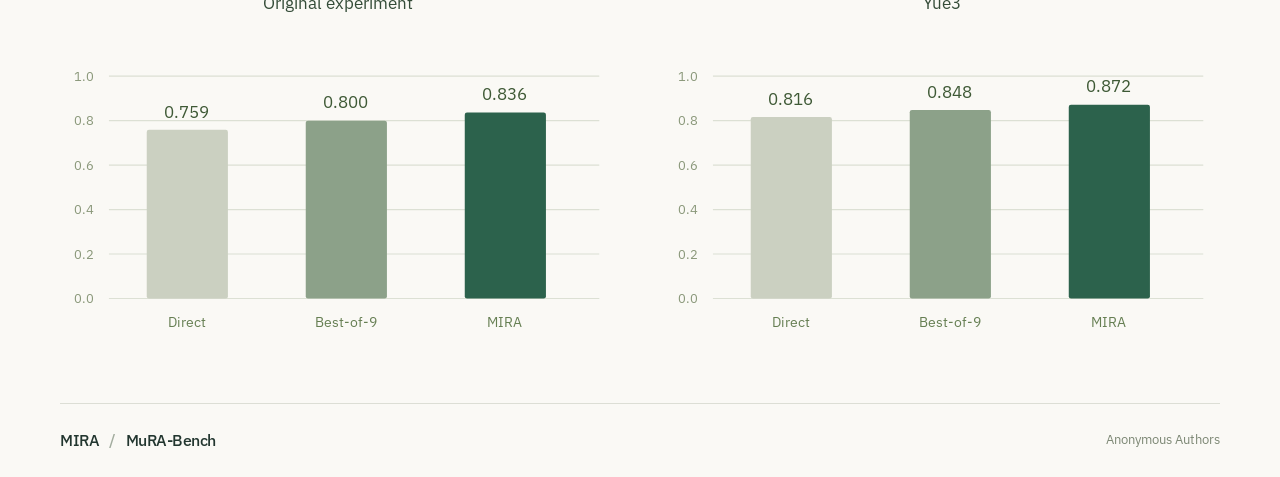
==== commit 3def1eb9: "Give revision and evaluation links a subtle button treatment" ====
--- a/site/index.html
+++ b/site/index.html
@@ -1,3 +1,3 @@
-<!doctype html><html lang="en" data-home="refined"><head><meta charset="UTF-8"/><meta name="viewport" content="width=device-width,initial-scale=1"/><meta name="robots" content="noindex,nofollow,noarchive"/><meta name="referrer" content="no-referrer"/><meta name="description" content="Request-specific musical rubrics and agentic refinement for intent-aligned text-to-music generation."/><link rel="icon" href="./favicon.svg"/><title>MIRA: A Musical Intent Refinement Agent for Aligning Text-to-Music Generation with User Intent</title>  <script type="module" crossorigin src="./assets/main-Bwh9akzO.js"></script>
-  <link rel="stylesheet" crossorigin href="./assets/main-BLCbDUjO.css">
+<!doctype html><html lang="en" data-home="refined"><head><meta charset="UTF-8"/><meta name="viewport" content="width=device-width,initial-scale=1"/><meta name="robots" content="noindex,nofollow,noarchive"/><meta name="referrer" content="no-referrer"/><meta name="description" content="Request-specific musical rubrics and agentic refinement for intent-aligned text-to-music generation."/><link rel="icon" href="./favicon.svg"/><title>MIRA: A Musical Intent Refinement Agent for Aligning Text-to-Music Generation with User Intent</title>  <script type="module" crossorigin src="./assets/main-t-vKiW1j.js"></script>
+  <link rel="stylesheet" crossorigin href="./assets/main-DkXrGP4g.css">
 </head><body><div id="root"></div></body></html>
--- a/site/assets/main-DkXrGP4g.css
+++ b/site/assets/main-DkXrGP4g.css
@@ -0,0 +1 @@
+@font-face{font-family:Newsreader;font-style:normal;font-display:swap;font-weight:400;src:url(./newsreader-vietnamese-400-normal-DdKr49mV.woff2) format("woff2"),url(./newsreader-vietnamese-400-normal-BekUZro8.woff) format("woff");unicode-range:U+0102-0103,U+0110-0111,U+0128-0129,U+0168-0169,U+01A0-01A1,U+01AF-01B0,U+0300-0301,U+0303-0304,U+0308-0309,U+0323,U+0329,U+1EA0-1EF9,U+20AB}@font-face{font-family:Newsreader;font-style:normal;font-display:swap;font-weight:400;src:url(./newsreader-latin-ext-400-normal-svq1FPys.woff2) format("woff2"),url(./newsreader-latin-ext-400-normal-DYA1XoQK.woff) format("woff");unicode-range:U+0100-02BA,U+02BD-02C5,U+02C7-02CC,U+02CE-02D7,U+02DD-02FF,U+0304,U+0308,U+0329,U+1D00-1DBF,U+1E00-1E9F,U+1EF2-1EFF,U+2020,U+20A0-20AB,U+20AD-20C0,U+2113,U+2C60-2C7F,U+A720-A7FF}@font-face{font-family:Newsreader;font-style:normal;font-display:swap;font-weight:400;src:url(./newsreader-latin-400-normal-BFBkh4jY.woff2) format("woff2"),url(./newsreader-latin-400-normal-gRTjlS2D.woff) format("woff");unicode-range:U+0000-00FF,U+0131,U+0152-0153,U+02BB-02BC,U+02C6,U+02DA,U+02DC,U+0304,U+0308,U+0329,U+2000-206F,U+20AC,U+2122,U+2191,U+2193,U+2212,U+2215,U+FEFF,U+FFFD}@font-face{font-family:Newsreader;font-style:italic;font-display:swap;font-weight:400;src:url(./newsreader-vietnamese-400-italic-bZegYFuM.woff2) format("woff2"),url(./newsreader-vietnamese-400-italic-QbB8kb5s.woff) format("woff");unicode-range:U+0102-0103,U+0110-0111,U+0128-0129,U+0168-0169,U+01A0-01A1,U+01AF-01B0,U+0300-0301,U+0303-0304,U+0308-0309,U+0323,U+0329,U+1EA0-1EF9,U+20AB}@font-face{font-family:Newsreader;font-style:italic;font-display:swap;font-weight:400;src:url(./newsreader-latin-ext-400-italic-BMTE_bNQ.woff2) format("woff2"),url(./newsreader-latin-ext-400-italic-qdgKLcPG.woff) format("woff");unicode-range:U+0100-02BA,U+02BD-02C5,U+02C7-02CC,U+02CE-02D7,U+02DD-02FF,U+0304,U+0308,U+0329,U+1D00-1DBF,U+1E00-1E9F,U+1EF2-1EFF,U+2020,U+20A0-20AB,U+20AD-20C0,U+2113,U+2C60-2C7F,U+A720-A7FF}@font-face{font-family:Newsreader;font-style:italic;font-display:swap;font-weight:400;src:url(./newsreader-latin-400-italic-CEihAR-f.woff2) format("woff2"),url(./newsreader-latin-400-italic-CNZoH1hn.woff) format("woff");unicode-range:U+0000-00FF,U+0131,U+0152-0153,U+02BB-02BC,U+02C6,U+02DA,U+02DC,U+0304,U+0308,U+0329,U+2000-206F,U+20AC,U+2122,U+2191,U+2193,U+2212,U+2215,U+FEFF,U+FFFD}@font-face{font-family:Newsreader;font-style:normal;font-display:swap;font-weight:500;src:url(./newsreader-vietnamese-500-normal-CL6a8tp2.woff2) format("woff2"),url(./newsreader-vietnamese-500-normal-BEAbKU8A.woff) format("woff");unicode-range:U+0102-0103,U+0110-0111,U+0128-0129,U+0168-0169,U+01A0-01A1,U+01AF-01B0,U+0300-0301,U+0303-0304,U+0308-0309,U+0323,U+0329,U+1EA0-1EF9,U+20AB}@font-face{font-family:Newsreader;font-style:normal;font-display:swap;font-weight:500;src:url(./newsreader-latin-ext-500-normal-BNHmvKvI.woff2) format("woff2"),url(./newsreader-latin-ext-500-normal-CZruMFou.woff) format("woff");unicode-range:U+0100-02BA,U+02BD-02C5,U+02C7-02CC,U+02CE-02D7,U+02DD-02FF,U+0304,U+0308,U+0329,U+1D00-1DBF,U+1E00-1E9F,U+1EF2-1EFF,U+2020,U+20A0-20AB,U+20AD-20C0,U+2113,U+2C60-2C7F,U+A720-A7FF}@font-face{font-family:Newsreader;font-style:normal;font-display:swap;font-weight:500;src:url(./newsreader-latin-500-normal-B66TYsaK.woff2) format("woff2"),url(./newsreader-latin-500-normal-DFwuUcdu.woff) format("woff");unicode-range:U+0000-00FF,U+0131,U+0152-0153,U+02BB-02BC,U+02C6,U+02DA,U+02DC,U+0304,U+0308,U+0329,U+2000-206F,U+20AC,U+2122,U+2191,U+2193,U+2212,U+2215,U+FEFF,U+FFFD}@font-face{font-family:IBM Plex Sans;font-style:normal;font-display:swap;font-weight:400;src:url(./ibm-plex-sans-cyrillic-ext-400-normal-g30qAdWV.woff2) format("woff2"),url(./ibm-plex-sans-cyrillic-ext-400-normal-Dsrv2Tcn.woff) format("woff");unicode-range:U+0460-052F,U+1C80-1C8A,U+20B4,U+2DE0-2DFF,U+A640-A69F,U+FE2E-FE2F}@font-face{font-family:IBM Plex Sans;font-style:normal;font-display:swap;font-weight:400;src:url(./ibm-plex-sans-cyrillic-400-normal-DZqxrq2p.woff2) format("woff2"),url(./ibm-plex-sans-cyrillic-400-normal-BTotfTJu.woff) format("woff");unicode-range:U+0301,U+0400-045F,U+0490-0491,U+04B0-04B1,U+2116}@font-face{font-family:IBM Plex Sans;font-style:normal;font-display:swap;font-weight:400;src:url(./ibm-plex-sans-greek-400-normal-_efipK4i.woff2) format("woff2"),url(./ibm-plex-sans-greek-400-normal-D9ESIMu3.woff) format("woff");unicode-range:U+0370-0377,U+037A-037F,U+0384-038A,U+038C,U+038E-03A1,U+03A3-03FF}@font-face{font-family:IBM Plex Sans;font-style:normal;font-display:swap;font-weight:400;src:url(./ibm-plex-sans-vietnamese-400-normal-DG4YqDda.woff2) format("woff2"),url(./ibm-plex-sans-vietnamese-400-normal-fK1oJ5dG.woff) format("woff");unicode-range:U+0102-0103,U+0110-0111,U+0128-0129,U+0168-0169,U+01A0-01A1,U+01AF-01B0,U+0300-0301,U+0303-0304,U+0308-0309,U+0323,U+0329,U+1EA0-1EF9,U+20AB}@font-face{font-family:IBM Plex Sans;font-style:normal;font-display:swap;font-weight:400;src:url(./ibm-plex-sans-latin-ext-400-normal-C5H60-Va.woff2) format("woff2"),url(./ibm-plex-sans-latin-ext-400-normal-RBey6euL.woff) format("woff");unicode-range:U+0100-02BA,U+02BD-02C5,U+02C7-02CC,U+02CE-02D7,U+02DD-02FF,U+0304,U+0308,U+0329,U+1D00-1DBF,U+1E00-1E9F,U+1EF2-1EFF,U+2020,U+20A0-20AB,U+20AD-20C0,U+2113,U+2C60-2C7F,U+A720-A7FF}@font-face{font-family:IBM Plex Sans;font-style:normal;font-display:swap;font-weight:400;src:url(./ibm-plex-sans-latin-400-normal-CDDApCn2.woff2) format("woff2"),url(./ibm-plex-sans-latin-400-normal-CYLoc0-x.woff) format("woff");unicode-range:U+0000-00FF,U+0131,U+0152-0153,U+02BB-02BC,U+02C6,U+02DA,U+02DC,U+0304,U+0308,U+0329,U+2000-206F,U+20AC,U+2122,U+2191,U+2193,U+2212,U+2215,U+FEFF,U+FFFD}@font-face{font-family:IBM Plex Sans;font-style:normal;font-display:swap;font-weight:500;src:url(./ibm-plex-sans-cyrillic-ext-500-normal-Cs5J6C77.woff2) format("woff2"),url(./ibm-plex-sans-cyrillic-ext-500-normal-DB5PtV2g.woff) format("woff");unicode-range:U+0460-052F,U+1C80-1C8A,U+20B4,U+2DE0-2DFF,U+A640-A69F,U+FE2E-FE2F}@font-face{font-family:IBM Plex Sans;font-style:normal;font-display:swap;font-weight:500;src:url(./ibm-plex-sans-cyrillic-500-normal-CocWQlwt.woff2) format("woff2"),url(./ibm-plex-sans-cyrillic-500-normal-ByOcLdNv.woff) format("woff");unicode-range:U+0301,U+0400-045F,U+0490-0491,U+04B0-04B1,U+2116}@font-face{font-family:IBM Plex Sans;font-style:normal;font-display:swap;font-weight:500;src:url(./ibm-plex-sans-greek-500-normal-JMMifIXV.woff2) format("woff2"),url(./ibm-plex-sans-greek-500-normal-CuWXN6rf.woff) format("woff");unicode-range:U+0370-0377,U+037A-037F,U+0384-038A,U+038C,U+038E-03A1,U+03A3-03FF}@font-face{font-family:IBM Plex Sans;font-style:normal;font-display:swap;font-weight:500;src:url(./ibm-plex-sans-vietnamese-500-normal-e4dixQRQ.woff2) format("woff2"),url(./ibm-plex-sans-vietnamese-500-normal-BEb3_waV.woff) format("woff");unicode-range:U+0102-0103,U+0110-0111,U+0128-0129,U+0168-0169,U+01A0-01A1,U+01AF-01B0,U+0300-0301,U+0303-0304,U+0308-0309,U+0323,U+0329,U+1EA0-1EF9,U+20AB}@font-face{font-family:IBM Plex Sans;font-style:normal;font-display:swap;font-weight:500;src:url(./ibm-plex-sans-latin-ext-500-normal-DakdToA3.woff2) format("woff2"),url(./ibm-plex-sans-latin-ext-500-normal-D0aIdm-b.woff) format("woff");unicode-range:U+0100-02BA,U+02BD-02C5,U+02C7-02CC,U+02CE-02D7,U+02DD-02FF,U+0304,U+0308,U+0329,U+1D00-1DBF,U+1E00-1E9F,U+1EF2-1EFF,U+2020,U+20A0-20AB,U+20AD-20C0,U+2113,U+2C60-2C7F,U+A720-A7FF}@font-face{font-family:IBM Plex Sans;font-style:normal;font-display:swap;font-weight:500;src:url(./ibm-plex-sans-latin-500-normal-6ng42L7E.woff2) format("woff2"),url(./ibm-plex-sans-latin-500-normal-BgVn5rGT.woff) format("woff");unicode-range:U+0000-00FF,U+0131,U+0152-0153,U+02BB-02BC,U+02C6,U+02DA,U+02DC,U+0304,U+0308,U+0329,U+2000-206F,U+20AC,U+2122,U+2191,U+2193,U+2212,U+2215,U+FEFF,U+FFFD}@font-face{font-family:IBM Plex Sans;font-style:normal;font-display:swap;font-weight:600;src:url(./ibm-plex-sans-cyrillic-ext-600-normal-DUMzJB7m.woff2) format("woff2"),url(./ibm-plex-sans-cyrillic-ext-600-normal-Bz0x94Yp.woff) format("woff");unicode-range:U+0460-052F,U+1C80-1C8A,U+20B4,U+2DE0-2DFF,U+A640-A69F,U+FE2E-FE2F}@font-face{font-family:IBM Plex Sans;font-style:normal;font-display:swap;font-weight:600;src:url(./ibm-plex-sans-cyrillic-600-normal-71GNu3SW.woff2) format("woff2"),url(./ibm-plex-sans-cyrillic-600-normal-BGq0mW3O.woff) format("woff");unicode-range:U+0301,U+0400-045F,U+0490-0491,U+04B0-04B1,U+2116}@font-face{font-family:IBM Plex Sans;font-style:normal;font-display:swap;font-weight:600;src:url(./ibm-plex-sans-greek-600-normal-DzTrcv_p.woff2) format("woff2"),url(./ibm-plex-sans-greek-600-normal-D-CqTdkO.woff) format("woff");unicode-range:U+0370-0377,U+037A-037F,U+0384-038A,U+038C,U+038E-03A1,U+03A3-03FF}@font-face{font-family:IBM Plex Sans;font-style:normal;font-display:swap;font-weight:600;src:url(./ibm-plex-sans-vietnamese-600-normal-DpPYBSTl.woff2) format("woff2"),url(./ibm-plex-sans-vietnamese-600-normal-DgdngZtN.woff) format("woff");unicode-range:U+0102-0103,U+0110-0111,U+0128-0129,U+0168-0169,U+01A0-01A1,U+01AF-01B0,U+0300-0301,U+0303-0304,U+0308-0309,U+0323,U+0329,U+1EA0-1EF9,U+20AB}@font-face{font-family:IBM Plex Sans;font-style:normal;font-display:swap;font-weight:600;src:url(./ibm-plex-sans-latin-ext-600-normal-DOrvGEcy.woff2) format("woff2"),url(./ibm-plex-sans-latin-ext-600-normal-DIrixKbi.woff) format("woff");unicode-range:U+0100-02BA,U+02BD-02C5,U+02C7-02CC,U+02CE-02D7,U+02DD-02FF,U+0304,U+0308,U+0329,U+1D00-1DBF,U+1E00-1E9F,U+1EF2-1EFF,U+2020,U+20A0-20AB,U+20AD-20C0,U+2113,U+2C60-2C7F,U+A720-A7FF}@font-face{font-family:IBM Plex Sans;font-style:normal;font-display:swap;font-weight:600;src:url(./ibm-plex-sans-latin-600-normal-CuJfVYMP.woff2) format("woff2"),url(./ibm-plex-sans-latin-600-normal-Cu4Hd6ag.woff) format("woff");unicode-range:U+0000-00FF,U+0131,U+0152-0153,U+02BB-02BC,U+02C6,U+02DA,U+02DC,U+0304,U+0308,U+0329,U+2000-206F,U+20AC,U+2122,U+2191,U+2193,U+2212,U+2215,U+FEFF,U+FFFD}:root{font-family:IBM Plex Sans,sans-serif;color:#22362f;background:#faf9f5;font-synthesis:none;font-weight:400;--ink:#22362f;--muted:#727a70;--teal:#28644f;--line:#dcded5;--paper:#faf9f5;--serif:"Newsreader",Georgia,serif}*{box-sizing:border-box}html{scroll-behavior:smooth;scroll-padding-top:24px}body{margin:0}button,input,textarea,select{font:inherit}button,a,input,summary,select,textarea{-webkit-tap-highlight-color:transparent}button,a{touch-action:manipulation}button{cursor:pointer}a{color:inherit;text-decoration:none}a:hover{color:var(--teal)}button:disabled{cursor:default}button:focus-visible,a:focus-visible,input:focus-visible,textarea:focus-visible,summary:focus-visible,select:focus-visible{outline:3px solid #b38b43;outline-offset:5px}p{line-height:1.7}h1,h2,h3,p{margin-top:0}h1,h2,h3{font-weight:400}h1,h2,h3{font-family:var(--serif)}h2{font-size:48px;line-height:1.12;letter-spacing:-1.2px}h3{font-size:28px;line-height:1.15}em{font-weight:400}svg{flex-shrink:0}button{color:inherit}small{font-size:12px}.wrap{width:min(1160px,calc(100% - 88px));margin-inline:auto}.review-banner{text-align:center;font-size:11px;letter-spacing:.04em;padding:9px 16px;background:#e9ebe2;color:#5d6559;line-height:1.5}.review-banner span{padding:0 10px}.site-header{height:96px;display:flex;justify-content:space-between;align-items:center;border-bottom:1px solid var(--line)}.brand{font-size:18px;font-weight:500;display:flex;gap:11px;align-items:center;letter-spacing:-.5px}.brand svg{width:28px;height:28px;fill:none;stroke:var(--teal);stroke-width:2}.brand i{font-style:normal;color:#a2ac9e;margin:0 5px}.site-header nav{display:flex;gap:34px;align-items:center;font-size:14px}.site-header nav a{display:flex;align-items:center;gap:8px;padding:8px 0;border-bottom:1px solid transparent}.site-header nav a.active{border-color:var(--teal)}.menu-toggle{display:none}.skip-link{position:fixed;top:-100px;left:10px;padding:10px;background:#fff;z-index:100}.skip-link:focus{top:10px}.eyebrow{font-size:11px;letter-spacing:1.9px;font-weight:500;line-height:1.5}.hero{padding-top:38px}.hero-topline{display:flex;justify-content:space-between;color:var(--muted)}.hero-grid{display:grid;grid-template-columns:1.45fr 1fr;gap:66px;padding:56px 0 57px;align-items:center}.hero h1{font-size:78px;letter-spacing:-3.6px;line-height:1.03;margin-bottom:24px}.hero h1 em{color:#4e785d}.paper-title{max-width:570px;font-size:21px;line-height:1.45;letter-spacing:-.2px;margin-bottom:17px}.authors{font-size:13px;color:var(--muted);margin-bottom:31px}.hero-actions{display:flex;align-items:center;gap:11px;flex-wrap:wrap}.button{border:1px solid #c5cbbf;background:transparent;padding:12px 18px;display:inline-flex;align-items:center;justify-content:center;gap:10px;border-radius:3px;font-size:14px;line-height:1.5;min-height:44px}.button:hover{background:#edf0e7}.button.primary{background:var(--ink);color:#fff;border-color:var(--ink)}.button.primary:hover{background:var(--teal)}.text-link{font-size:13px;border-bottom:1px solid #a5b49d;padding:9px 0;margin-left:6px}.hero-spec{border:1px solid #d3d9c9;background:#f0f2e9;padding:28px 26px 23px;position:relative;box-shadow:10px 10px #f6f6ee}.spec-label{font-size:9px;letter-spacing:1.5px;color:#617054}.spec-request{font-family:var(--serif);font-size:26px;line-height:1.25;margin:24px 0}.spec-rule{border-top:1px solid #cfd6c5;margin-bottom:17px}.spec-columns{display:grid;grid-template-columns:1fr 48px 48px;gap:9px;font-size:9px;letter-spacing:.6px;color:#667361;margin-bottom:14px}.spec-columns span:not(:first-child){text-align:right}.spec-item{display:grid;grid-template-columns:1fr 48px 48px;gap:9px;padding:11px 0;font-size:13px;align-items:center;border-bottom:1px solid #d9dfd0}.spec-item>span:first-child{display:flex;align-items:start;gap:10px;font-size:13px;line-height:1.4}.spec-item small{font-size:9px;color:#97a186;padding-top:3px}.spec-item>span:nth-child(2){color:#858c7c;text-align:right}.spec-item strong{text-align:right;color:#28644f;font-weight:500}.spec-foot{font-size:13px;line-height:1.55;margin:23px 0 14px;color:#636e5a}.hero-spec>a{font-size:12px;display:flex;gap:10px;align-items:center}.hero-bottom{display:flex;justify-content:space-between;border-top:1px solid var(--line);border-bottom:1px solid var(--line);padding:22px 0;font-size:12px;color:#5f695c;letter-spacing:.1px}.introduction{padding-top:90px;padding-bottom:82px}.introduction .eyebrow{margin-bottom:23px}.introduction h2{font-size:46px}.introduction h2 span{color:#8a9183}.intro-grid{display:grid;grid-template-columns:1fr 1fr;gap:68px;margin:30px 0 22px;font-size:17px}.intro-grid p{margin-bottom:0}.abstract{max-width:720px;border-top:1px solid var(--line);padding-top:17px;font-size:16px;margin-top:33px}.abstract summary{list-style:none;display:flex;justify-content:space-between;cursor:pointer;font-size:14px}.abstract p{margin-top:22px}.abstract small{color:var(--muted)}.featured{background:#142c25;color:#ecf0e5;padding:67px 0 28px}.listen-heading{display:flex;justify-content:space-between;align-items:end;gap:50px}.listen-heading .eyebrow{color:#8fad99;display:flex;gap:17px;margin-bottom:25px}.listen-heading h2{font-size:51px;line-height:1.08;letter-spacing:-1.2px;margin-bottom:29px}.listen-heading h2 em{color:#b1cdae}.listen-caption{font-size:12px;max-width:280px;padding-bottom:15px;color:#adc0af}.listen-caption p{font-size:14px;margin:14px 0 0}.small-dot{display:inline-block;width:6px;height:6px;border-radius:50%;background:#c5d8ab;margin-right:7px}.case-tabs{display:flex;gap:10px;flex-wrap:wrap;margin:14px 0 30px}.case-tabs button{font-size:12px;background:transparent;border:1px solid #425448;border-radius:30px;padding:9px 15px;color:#c3cdbd}.case-tabs button[aria-pressed=true]{background:#c9dbb8;color:#19372b;border-color:#c9dbb8}.feature-case{display:grid;grid-template-columns:.78fr 1.3fr;gap:54px;border-top:1px solid #3b4d40;padding-top:32px}.feature-request>.eyebrow{display:flex;justify-content:space-between;color:#8fa590}.feature-request blockquote{font-family:var(--serif);font-size:25px;line-height:1.37;letter-spacing:-.3px;margin:23px 0 30px}.arrow-link{display:inline-flex;align-items:center;gap:12px;font-size:14px;line-height:1.5}.featured a:hover{color:#d2e9b5}.feature-request .arrow-link{color:#bacead;font-size:12px}.audio-pair{display:grid;grid-template-columns:1fr 1fr;gap:16px}.audio-player{padding:19px 18px 13px;background:#20382f;border:1px solid #425348;border-radius:4px;color:#e2e6db;min-width:0}.audio-player.accent{background:#2e4434;border-color:#69845b}.track-top{display:flex;justify-content:space-between;gap:8px;align-items:center}.track-top .eyebrow{font-size:10px;letter-spacing:1.3px}.track-score{font-size:17px;font-variant-numeric:tabular-nums}.track-score small{display:none}.wave-control{display:flex;gap:15px;align-items:center;margin:24px 0 14px}.play-button{border:1px solid #71816a;width:41px;height:41px;border-radius:50%;display:grid;place-items:center;flex-shrink:0;background:transparent;color:#ced9bb;padding:0}.accent .play-button{background:#c8ddad;color:#243c29;border-color:#c8ddad}.waveform{width:calc(100% - 56px);height:45px;fill:#c9cdbb}.accent .waveform{fill:#c5dea4}.seek{display:flex;gap:9px;align-items:center}.seek input{width:100%;min-width:0;accent-color:#c8dcb2;height:3px;cursor:pointer}.seek input:disabled{opacity:.2;cursor:default}.seek span{font-size:9px;white-space:nowrap;color:#b5bfaa;font-variant-numeric:tabular-nums}.track-bottom{display:flex;gap:8px;justify-content:space-between;font-size:9px;color:#a8b99f;margin-top:15px;align-items:center;flex-wrap:wrap}.track-bottom a{display:flex;gap:4px;align-items:center}.audio-error{font-size:12px;margin-top:14px;color:#ffe1bc}.audio-error button{border:0;background:none;color:inherit;text-decoration:underline}.change-heading{display:flex;justify-content:space-between;color:#9ead98;font-size:10px;text-transform:uppercase;letter-spacing:1px;margin:28px 0 13px}.feature-change{border-top:1px solid #34493c;padding:12px 0;font-size:13px;display:flex;align-items:center;justify-content:space-between;gap:20px}.feature-change>span:last-child{display:flex;align-items:center;gap:10px;font-size:12px;font-variant-numeric:tabular-nums;white-space:nowrap}.feature-change i{font-style:normal;color:#9faa93}.feature-change b{font-weight:500;color:#cee2b6}.micro{font-size:10px;color:#a6b6a0;line-height:1.6;margin:17px 0}.feature-footer{display:flex;justify-content:space-between;align-items:center;border-top:1px solid #3b4d40;margin-top:36px;padding-top:22px;font-size:11px;color:#b3c2a9}.feature-footer .arrow-link{font-size:12px}.section{padding-top:90px;padding-bottom:80px}.section-heading{margin-bottom:39px}.section-heading>.eyebrow{color:#6b7967;margin-bottom:21px}.section-heading>.eyebrow>span{margin-right:13px;color:#99a28f}.section-heading h2{max-width:720px;margin-bottom:19px}.section-description{font-size:17px;color:#6d7666;max-width:620px}.section-description p{margin-bottom:0}.benchmark-overview{display:grid;grid-template-columns:.75fr 1.45fr;gap:65px;padding:22px 0 36px;border-bottom:1px solid var(--line)}.benchmark-count{display:flex;flex-direction:column;align-items:start}.benchmark-count>strong{font-family:var(--serif);font-size:110px;font-weight:400;line-height:1}.benchmark-count>span{font-size:12px;color:var(--muted)}.benchmark-count .arrow-link{margin-top:27px}.intent-definitions{display:grid;grid-template-columns:1fr 1fr;gap:45px}.intent-definitions h3{font-size:28px;margin:19px 0 12px}.intent-definitions p{font-size:15px;color:#687363;margin:0}.tag{display:inline-block;font-size:10px;font-weight:500;letter-spacing:.9px;border:1px solid #c5d4ba;color:#456642;background:#edf2e5;border-radius:2px;padding:4px 7px;white-space:nowrap}.tag.completion{color:#7c673e;border-color:#ded4bb;background:#f3efdf}.dimension-list{display:flex;flex-wrap:wrap;gap:23px 26px;padding:27px 0;border-bottom:1px solid var(--line)}.dimension-list span{font-size:12px;display:flex;gap:8px;align-items:center}.dimension-list small{font-size:9px;color:#8c957f}.construction{display:flex;justify-content:space-between;align-items:center;gap:15px;font-size:12px;margin-top:32px}.construction svg{width:15px;color:#849478}.construction strong{font-weight:500}.caption{font-size:12px;color:var(--muted);line-height:1.7;margin-top:23px}.method-section{background:#eeeee5}.method-flow{display:grid;grid-template-columns:repeat(4,1fr);border-top:1px solid #cad0bf;border-bottom:1px solid #cad0bf;margin-top:47px}.method-flow article{padding:27px 24px 15px 0;margin-right:24px;border-right:1px solid #cad0bf}.method-flow article:last-child{border:none;margin-right:0}.method-number{font-size:11px;color:#738466;display:block;margin-bottom:33px}.method-flow h3{font-size:25px;margin-bottom:14px}.method-flow p{font-size:14px;color:#68725f;line-height:1.65}.method-example{display:grid;grid-template-columns:.6fr 1.7fr;gap:16px 48px;padding-top:34px}.method-example>.eyebrow{padding-top:5px;color:#78836c}.method-example p{font-size:15px;margin:0}.method-example .arrow-link{grid-column:2;font-size:12px}.method-example b{font-weight:500}.resource-grid{display:grid;grid-template-columns:repeat(3,1fr);border-top:1px solid var(--line);border-bottom:1px solid var(--line);margin-top:45px}.resource-grid>a{position:relative;padding:30px 35px 55px 0;margin-right:35px}.resource-grid>a:not(:last-child){border-right:1px solid var(--line)}.resource-grid>a:last-child{margin-right:0}.resource-grid .eyebrow{color:#7b886f;font-size:10px}.resource-grid h3{font-size:30px;margin:27px 0 14px}.resource-grid p{font-size:15px;color:#707b69}.resource-grid svg{position:absolute;bottom:23px;left:0;width:19px}.limitations{margin-top:30px;max-width:850px;font-size:14px;color:#63705c}.limitations summary{cursor:pointer;color:var(--ink)}.limitations p{margin-top:18px}.limitations a{text-decoration:underline;text-underline-offset:3px}.footer{display:flex;justify-content:space-between;border-top:1px solid var(--line);padding-top:36px;padding-bottom:35px;font-size:12px;color:#7c8774}.footer .brand{color:var(--ink);font-size:16px}.footer p{margin:11px 0}.footer>div:last-child{text-align:right}.footer>div:last-child>span{font-size:13px;color:#53634b}.footer a{display:inline-flex;align-items:center;gap:5px}.page-intro{padding:47px 0 35px}.page-intro .eyebrow{color:#78856c}.page-intro h1{font-size:61px;line-height:1.1;letter-spacing:-1.8px;margin:19px 0 15px}.page-intro>p{font-size:17px;max-width:700px;color:#6b7762;margin:0}.loading{min-height:65vh;padding-top:100px}.spin{animation:spin 1s linear infinite}@keyframes spin{to{transform:rotate(360deg)}}@media(min-width:1450px){.hero-grid{padding-top:70px;padding-bottom:70px}}@media(max-width:1050px){.wrap{width:calc(100% - 56px)}.hero-grid{gap:32px}.hero h1{font-size:64px}.hero-spec{padding:23px 18px}.spec-item,.spec-columns{grid-template-columns:1fr 40px 40px;gap:5px}.paper-title{font-size:18px}.hero-actions{gap:8px}.hero-actions .text-link{margin-left:0}.feature-case{gap:32px;grid-template-columns:.85fr 1.2fr}.audio-pair{gap:10px}.audio-player{padding:17px 13px}.feature-request blockquote{font-size:23px}.construction{flex-wrap:wrap;justify-content:start;gap:16px}.intent-definitions{gap:25px}.benchmark-overview{gap:35px}.method-flow h3{font-size:23px}.method-flow article{padding-right:15px;margin-right:15px}}@media(max-width:760px){.wrap{width:calc(100% - 36px)}.review-banner{font-size:9px;padding:8px 18px}.site-header{height:75px;position:relative}.site-header .brand{font-size:15px}.menu-toggle{display:grid;place-items:center;border:none;background:none;padding:8px}.site-header nav{display:none;position:absolute;top:74px;right:0;left:0;background:var(--paper);padding:20px;z-index:20;border:1px solid var(--line);box-shadow:0 10px 20px #22362f0d}.site-header nav.open{display:flex;flex-wrap:wrap;gap:25px}.hero{padding-top:25px}.hero-topline>.eyebrow:last-child{display:none}.eyebrow{font-size:10px}.hero-grid{grid-template-columns:1fr;padding:35px 0;gap:36px}.hero h1{font-size:62px;letter-spacing:-2.8px}.paper-title{font-size:18px}.hero-spec{max-width:490px;width:100%;box-shadow:6px 6px #f1f2e9}.hero-bottom{gap:15px;align-items:start;font-size:10px;line-height:1.5}.introduction{padding:57px 0}.introduction h2{font-size:35px;letter-spacing:-.7px}.intro-grid{grid-template-columns:1fr;gap:18px;font-size:16px;margin-top:22px}.featured{padding-top:46px}.listen-heading{display:block}.listen-heading h2{font-size:43px}.listen-caption{max-width:100%;padding-bottom:6px}.listen-caption p{margin:7px 0}.case-tabs{gap:8px;margin:20px 0 24px}.case-tabs button{font-size:11px;padding:8px 12px}.feature-case{grid-template-columns:1fr;gap:27px;padding-top:25px}.feature-request blockquote{font-size:23px;margin:17px 0 20px}.audio-pair{gap:12px}.audio-player{padding:16px 12px}.track-top{flex-wrap:wrap}.track-score{font-size:15px}.wave-control{gap:9px;margin:23px 0 15px}.waveform{width:calc(100% - 43px);height:37px}.play-button{width:34px;height:34px}.seek{flex-wrap:wrap;gap:7px}.seek span{font-size:9px}.track-bottom{font-size:8px;gap:10px}.feature-change{font-size:12px;gap:13px}.feature-change>span:last-child{font-size:11px;gap:6px}.micro{font-size:10px}.feature-footer{align-items:start;gap:20px;font-size:10px}.feature-footer>span{max-width:150px}.feature-footer .arrow-link{font-size:11px;max-width:155px}.section{padding:60px 0}.section-heading h2{font-size:37px;letter-spacing:-.7px}.section-description{font-size:16px}.benchmark-overview{grid-template-columns:1fr;gap:36px;padding-top:0}.benchmark-count>strong{font-size:85px}.benchmark-count .arrow-link{margin-top:17px}.intent-definitions{gap:25px}.intent-definitions h3{font-size:26px}.intent-definitions p{font-size:14px}.dimension-list{gap:18px 22px}.construction{font-size:11px;gap:13px}.method-flow{grid-template-columns:1fr 1fr;margin-top:30px}.method-flow article{border:none;padding:24px 12px 10px 0;margin-right:10px}.method-flow article:nth-child(-n+2){border-bottom:1px solid #cad0bf}.method-number{margin-bottom:21px}.method-flow h3{font-size:23px}.method-flow p{font-size:13px}.method-example{grid-template-columns:1fr;gap:18px}.method-example .arrow-link{grid-column:1}.resource-grid{grid-template-columns:1fr;margin-top:25px}.resource-grid>a{padding:24px 34px 23px 0;margin:0}.resource-grid>a:not(:last-child){border-right:0;border-bottom:1px solid var(--line)}.resource-grid h3{margin:17px 0 10px}.resource-grid p{margin-bottom:0}.resource-grid svg{bottom:27px;right:0;left:auto}.footer{gap:24px;flex-direction:column}.footer>div:last-child{text-align:left}.page-intro{padding:35px 0 28px}.page-intro h1{font-size:46px}.page-intro>p{font-size:16px}}@media(prefers-reduced-motion:reduce){html{scroll-behavior:auto}*,*:before,*:after{animation:none!important;transition:none!important}}.paper-hero{text-align:center;padding:56px 0 38px}.paper-hero>.eyebrow{font-size:16px;letter-spacing:3px;color:#5b7e60}.paper-hero h1{font-size:54px;line-height:1.12;letter-spacing:-1.5px;max-width:1040px;margin:27px auto 24px}.paper-hero .authors{font-size:15px;margin-bottom:27px}.paper-links{display:flex;justify-content:center;gap:12px;flex-wrap:wrap}.paper-links .button{font-size:14px;padding:11px 20px}.paper-overview{padding-top:10px;padding-bottom:20px}figure{margin:0}figure img{width:100%;height:auto;display:block}figure>a{display:block}figcaption{font-size:12px;line-height:1.7;color:#66775d;margin:16px auto 0;max-width:960px}figcaption strong{font-weight:500;color:#354e38}.paper-overview figure{background:#fff;padding:20px 22px 19px;border:1px solid #e1e4d9;border-radius:3px}.paper-abstract{padding:52px 0 61px;max-width:780px}.paper-abstract h2{font-size:37px;text-align:center;margin-bottom:28px}.paper-abstract>p{font-size:18px;line-height:1.75;margin-bottom:17px}.paper-abstract>p.caption{font-size:12px;color:#7b8771;margin-top:20px}.paper-abstract b{font-weight:500}.paper-benchmark{padding:65px 0 50px}.simple-heading h2{font-size:41px;letter-spacing:-.9px;max-width:790px;margin:18px 0 21px}.simple-heading>.eyebrow{color:#798a6b}.simple-heading p{max-width:780px;font-size:17px;color:#627258}.paper-benchmark figure{padding:24px 20px;background:#fff;border:1px solid #e1e4d9;margin:30px 0 21px}.paper-benchmark .arrow-link{font-size:14px}.paper-benchmark figcaption{margin-left:0}.results{padding-top:42px;padding-bottom:45px}.results .section-heading{margin-bottom:20px}.results .section-heading>.eyebrow{display:none}.results .section-heading h2{font-size:39px}.results .section-description{font-size:16px;max-width:800px}.main-results summary,.component-disclosure>summary{font-family:var(--serif);font-size:27px;display:flex;justify-content:space-between;align-items:center;cursor:pointer;padding:12px 0;list-style:none}.main-results summary:before,.component-disclosure>summary:before{content:"+";font:18px IBM Plex Sans;margin-right:15px;color:#74915e}.main-results summary>span,.component-disclosure>summary>span{font:12px IBM Plex Sans;color:#7c8f6b;margin-left:auto}.main-results[open]>summary:before,.component-disclosure[open]>summary:before{content:"−"}.component-disclosure{margin-top:12px;border-top:1px solid var(--line);padding-top:10px}.component-disclosure .ablation-header{border-top:0;margin-top:12px;padding-top:12px}.results-status{font-size:11px}.results-summary strong{font-size:43px}.paper-interfaces{padding:37px 0 30px;border-top:1px solid var(--line);margin-top:15px}.interface-links{display:grid;grid-template-columns:1fr 1fr;border-top:1px solid var(--line);border-bottom:1px solid var(--line);margin-top:32px}.interface-links>a{position:relative;padding:28px 50px 27px 0}.interface-links>a:first-child{border-right:1px solid var(--line);padding-right:40px;margin-right:40px}.interface-links>a>span{font-size:10px;letter-spacing:1.5px;color:#7c8f6b}.interface-links h3{font-size:29px;margin:23px 0 14px}.interface-links p{font-size:15px;color:#6e7d63;max-width:420px;margin-bottom:0}.interface-links svg{position:absolute;right:17px;bottom:28px}.paper-resources{display:flex;flex-wrap:wrap;gap:16px 30px;padding:15px 0 45px;font-size:13px;color:#567b4c}.paper-resources>details{width:100%;margin-top:7px;color:#78846d}.paper-resources p{max-width:780px;font-size:13px}.paper-resources summary{cursor:pointer}.original-demo{padding:38px 0 45px}.original-demo-heading{display:flex;justify-content:space-between;gap:25px;align-items:center}.original-demo-heading .eyebrow{color:#7c8c70;font-size:10px}.original-demo-heading h1{font-size:44px;letter-spacing:-1px;margin:15px 0 0}.original-demo-heading>a{font-size:12px;white-space:nowrap;color:#678056}.demo-origin{font-size:14px;line-height:1.7;color:#6d7d60;max-width:900px;margin:22px 0 18px}.original-demo iframe{display:block;width:100%;border:none;min-height:400px;overflow:hidden}.featured .listen-heading h2{font-size:45px}.featured{padding-top:50px}.featured .listen-heading{gap:30px}.feature-request blockquote{font-size:24px}@media(max-width:760px){.paper-hero{padding:38px 0 29px}.paper-hero>.eyebrow{font-size:12px;letter-spacing:2px}.paper-hero h1{font-size:36px;line-height:1.15;letter-spacing:-1px;margin:22px auto}.paper-links{gap:9px}.paper-links .button{font-size:12px;padding:9px 12px}.paper-overview{padding-top:3px}.paper-overview figure{padding:9px 9px 13px}.paper-overview figcaption{font-size:10px;margin-top:12px}.paper-abstract{padding:30px 0 40px}.paper-abstract h2{font-size:32px;margin-bottom:23px}.paper-abstract>p{font-size:16px}.paper-abstract>p.caption{font-size:11px}.paper-benchmark{padding:45px 0 30px}.simple-heading h2{font-size:32px}.simple-heading p{font-size:16px}.paper-benchmark figure{padding:10px;margin:24px 0 20px}.paper-benchmark figcaption{font-size:11px}.results{padding-top:26px}.results .section-heading h2{font-size:32px}.results-summary strong{font-size:29px}.main-results summary,.component-disclosure>summary{font-size:23px;align-items:start;flex-wrap:wrap;gap:7px}.main-results summary>span,.component-disclosure>summary>span{font-size:10px;width:100%;margin-left:26px}.main-results summary:before,.component-disclosure>summary:before{margin-right:0}.main-results summary{flex-direction:row}.paper-interfaces{padding:30px 0 20px}.interface-links{grid-template-columns:1fr;margin-top:22px}.interface-links>a,.interface-links>a:first-child{padding:23px 35px 24px 0;margin:0;border-right:0}.interface-links>a:first-child{border-bottom:1px solid var(--line)}.interface-links h3{font-size:26px;margin-top:18px}.interface-links svg{right:5px;bottom:30px}.original-demo{padding-top:26px}.original-demo-heading{align-items:start;flex-direction:column;gap:16px}.original-demo-heading h1{font-size:36px}.demo-origin{font-size:13px}.featured .listen-heading h2{font-size:38px}}@media(max-width:760px){.main-results summary>span,.component-disclosure>summary>span{width:calc(100% - 26px)}}.feature-comparison-note{font-size:15px;line-height:1.7;color:#cad5c2;margin:20px 0 25px}.feature-comparison-note b{color:#eef2e8;font-weight:500}.sr-only{position:absolute;width:1px;height:1px;padding:0;margin:-1px;overflow:hidden;clip:rect(0,0,0,0);white-space:nowrap;border:0}.workspace{padding-bottom:70px;font-size:16px}.filters{display:grid;grid-template-columns:1.5fr 1fr 1fr .85fr;gap:10px;padding:20px 0;border-block:1px solid var(--line)}.filters>label{min-width:0}.search-field{display:flex;align-items:center;gap:10px;border:1px solid #cbd1c3;background:#fff;padding:0 12px;border-radius:3px}.search-field input{width:100%;min-width:0;border:0;background:none;padding:12px 0;font-size:14px}.search-field input:focus{outline:none}.search-field:focus-within{outline:2px solid var(--teal);outline-offset:2px}select{max-width:100%;border:1px solid #cbd1c3;border-radius:3px;padding:11px 32px 11px 11px;background:#fdfdf9;color:#41513a;font-size:14px;min-height:43px}.filters select{width:100%}.collection-status{display:flex;justify-content:space-between;gap:15px;font-size:12px;color:#7a8670;padding:17px 0}.collection-status>span:last-child{display:flex;align-items:center;gap:7px}.explorer-layout{display:grid;grid-template-columns:285px 1fr;gap:43px;border-top:1px solid var(--line);padding-top:22px}.request-index{max-height:calc(100vh - 70px);overflow:auto;position:sticky;top:22px;padding-right:9px;scrollbar-width:thin;scrollbar-color:#bac5ac transparent}.request-index>button{width:100%;text-align:left;padding:19px 14px;background:transparent;border:none;border-bottom:1px solid var(--line);border-left:3px solid transparent;display:block}.request-index>button.selected{background:#ebeee3;border-left-color:#54805c}.request-index .eyebrow{display:flex;justify-content:space-between;letter-spacing:1px;font-size:10px;color:#5f7253}.request-index .eyebrow>span{color:#8a947e;font-size:9px}.request-excerpt{font-size:15px;line-height:1.5;margin:11px 0;display:-webkit-box;-webkit-line-clamp:3;-webkit-box-orient:vertical;overflow:hidden}.request-index small{font-size:11px;color:#859078}.benchmark-detail{min-width:0;padding-top:13px}.detail-heading{display:flex;gap:15px;justify-content:space-between;align-items:center;margin-bottom:30px;flex-wrap:wrap}.detail-heading>.eyebrow{letter-spacing:1px;color:#7e8d6e}.tag.neutral{background:#f0f1e9;border-color:#d9dece;color:#768367;font-size:9px;white-space:normal}.benchmark-detail h2{font-size:34px;margin-bottom:19px}.request-text{font-family:var(--serif);font-size:27px;line-height:1.4;margin-bottom:32px}.rubric-toolbar{display:flex;gap:18px;align-items:center;justify-content:space-between;padding:21px 0 12px;border-top:1px solid var(--line);flex-wrap:wrap}.rubric-toolbar h3{font-size:26px;margin:0}.rubric-toolbar small{font:12px IBM Plex Sans;color:#7a886f;margin-left:10px}.rubric-toolbar>div{display:flex;gap:8px}.compact-button{display:inline-flex;align-items:center;justify-content:center;gap:7px;min-height:36px;border:1px solid #d1d8c6;background:transparent;border-radius:3px;padding:7px 10px;font-size:12px}.compact-button:hover,.compact-button[aria-pressed=true]{background:#e8eddf}.workspace-note{font-size:13px;line-height:1.6;color:#7c876f;margin:7px 0 23px}.rubric-row{padding:21px 0;border-top:1px solid var(--line)}.rubric-row.edited{border-left:3px solid #79935e;padding-left:15px}.rubric-meta{display:flex;align-items:center;gap:12px;margin-bottom:11px;color:#7a886e;font-size:11px}.rubric-id{margin-left:auto;font-size:10px}.rubric-text{display:flex;gap:25px;justify-content:space-between;align-items:start}.rubric-text p{margin:0;line-height:1.6;font-size:16px}.edit-button{border:0;background:transparent;white-space:nowrap;font-size:12px;color:#4e7955;padding:5px 0}.rubric-edit textarea{width:100%;resize:vertical;border:1px solid #8c9d7c;border-radius:2px;background:#fffefa;padding:12px;font-size:16px;line-height:1.6;color:var(--ink)}.edit-actions{display:flex;gap:10px;margin-top:10px}.diff{margin-top:18px;font-size:14px;line-height:1.6}.diff>div{display:grid;grid-template-columns:90px 1fr;gap:13px;padding:8px 10px;background:#edf2e5}.diff>div:first-child{background:#f3e9e1}.diff span{font-size:10px;letter-spacing:.5px;text-transform:uppercase;color:#7d8271}.diff ins{text-decoration:none}.diff del{text-decoration-color:#b39379}.status-message{font-size:12px;min-height:20px;color:#54784a}.empty-state{text-align:center;padding:85px 20px;border-top:1px solid var(--line)}.empty-state h2{font-size:37px}.gallery-toolbar{border-block:1px solid var(--line);display:flex;justify-content:space-between;align-items:center;gap:20px;padding:17px 0}.gallery-toolbar>span{font-size:11px;color:#7b876f;display:flex;align-items:center;gap:8px}.subtabs{display:flex;align-items:center;gap:5px;flex-wrap:wrap}.subtabs button{padding:8px 12px;border:1px solid transparent;border-radius:3px;background:transparent;font-size:12px;color:#6b7e5c;min-height:36px}.subtabs button[aria-pressed=true]{background:#e8eddf;border-color:#d1dbc5;color:#294b32}.gallery-layout{display:grid;grid-template-columns:240px 1fr;gap:48px;padding-top:28px}.case-index{position:sticky;top:25px;align-self:start}.case-index>button{width:100%;text-align:left;border:0;border-bottom:1px solid var(--line);border-left:3px solid transparent;background:none;padding:20px 28px 21px 15px;position:relative}.case-index>button.selected{background:#e9ede1;border-left-color:#5b835d}.case-index .eyebrow{font-size:9px;color:#869777}.case-index strong{font-family:var(--serif);display:block;font-size:24px;font-weight:400;line-height:1.2;margin:12px 0 10px}.case-index small{display:block;font-size:11px;color:#808f70;line-height:1.5}.case-index svg{position:absolute;right:10px;top:20px;color:#879a72}.case-detail{min-width:0}.case-title>.eyebrow{color:#7d8c6c;font-size:10px;letter-spacing:1.2px}.case-title h2{font-size:44px;letter-spacing:-1px;margin:19px 0 16px}.case-title>p{font-size:16px;color:#68775e;line-height:1.7}.request-panel{padding:24px;background:#f0f1e8;border:1px solid #dde1d3;margin:27px 0}.request-panel>.eyebrow{display:flex;justify-content:space-between;color:#839272;font-size:10px}.request-panel>p{font-family:var(--serif);font-size:23px;line-height:1.4;margin:17px 0}.request-panel .arrow-link{font-size:12px}.gallery-comparison{background:#142c25;padding:23px 22px 12px;color:#e6ecde;border-radius:4px}.comparison-heading{display:flex;align-items:center;justify-content:space-between;gap:15px;margin-bottom:21px}.comparison-heading h3{font-size:26px;margin:0}.comparison-heading h3 span{font-size:17px;color:#8aa076;padding:0 12px}.comparison-heading .eyebrow{font-size:8px;letter-spacing:1px;color:#a5b694}.gallery-comparison .micro{font-size:10px}.change-table{margin-top:25px}.change-table-header,.change-table-row{display:grid;grid-template-columns:minmax(120px,1fr) 58px 58px 62px;gap:13px;align-items:center}.change-table-header{font-size:10px;text-transform:uppercase;letter-spacing:.7px;color:#7d8b6e;border-bottom:1px solid #bfcab3;padding-bottom:13px}.change-table-row{font-size:15px;line-height:1.5;padding:13px 0;border-bottom:1px solid var(--line)}.change-table-row>div>small{display:block;font-size:10px;color:#8a967c;margin-top:3px}.change-table-row>span,.change-table-row>strong{font-size:13px;text-align:right;font-variant-numeric:tabular-nums;font-weight:400}.change-table-row>strong{font-weight:500}.change-table-header>span:not(:first-child){text-align:right}.improvement{color:#3f784a}.regression{color:#9b6a4d}.case-section{border-top:1px solid #cbd2c0;margin-top:28px}.case-section>summary{display:flex;align-items:center;gap:18px;font-family:var(--serif);font-size:27px;cursor:pointer;padding:23px 0;list-style:none}.case-section>summary>span:first-child{font:10px IBM Plex Sans;color:#8a9977}.expand-icon{font:19px IBM Plex Sans;margin-left:auto;color:#7a8e63}.case-section[open] .expand-icon{transform:rotate(45deg)}.case-section-content{padding-bottom:8px}.trajectory{display:grid;grid-template-columns:repeat(3,1fr);border:1px solid #d2dac6;background:#eef1e5;margin:23px 0}.trajectory>div{padding:20px;border-right:1px solid #d2dac6;display:flex;flex-direction:column;gap:8px}.trajectory>div:last-child{border:0;background:#e1e9d4}.trajectory span{font-size:11px;color:#70845e}.trajectory strong{font-family:var(--serif);font-size:34px;font-weight:400}.trajectory small{font-size:10px;color:#7b8a6b}.node-audio{display:grid;grid-template-columns:1fr 1fr;gap:15px;margin-top:20px}.outcome-grid{display:grid;grid-template-columns:1fr 1fr;gap:35px;border-bottom:1px solid var(--line);padding:29px 0 13px}.outcome-grid .eyebrow{font-size:10px;color:#7c8c69}.outcome-grid ul{padding-left:18px;margin-top:15px;line-height:1.7;font-size:14px}.outcome-grid p{font-size:13px;color:#8b937e;margin-top:15px}.remaining{padding:20px 0}.remaining strong{font-weight:500;font-size:15px}.remaining p{font-size:12px;color:#7d8c6d;margin:8px 0}.prompt-columns{display:grid;grid-template-columns:1fr 1fr;gap:24px;margin-top:20px}.prompt-columns>div{background:#f0f2e9;padding:22px;min-width:0}.prompt-columns .eyebrow{font-size:10px;color:#7e8f6b}.prompt-columns p{font-size:15px;line-height:1.7;margin:17px 0 0;white-space:pre-wrap;overflow-wrap:anywhere}.prompt-columns ins{background:#d5e4c6;text-decoration:none}.prompt-columns del{background:#eddace;text-decoration:line-through;text-decoration-color:#af846c}.evidence-item{border-bottom:1px solid var(--line);padding:20px 0}.evidence-item h4{font-weight:500;font-size:17px;margin:16px 0 8px}.evidence-item p{font-size:15px;color:#6e7c62;margin:0 0 12px}.evidence-item small{font-size:11px;color:#869675}.addendum{margin-top:25px;padding:20px;background:#edf1e5}.addendum p{font-size:15px;margin:15px 0 0}.evaluation-tabs{display:flex;border-block:1px solid var(--line);padding:13px 0;gap:14px}.evaluation-tabs button{display:flex;align-items:center;gap:13px;flex-wrap:wrap;padding:16px 22px;background:none;border:1px solid transparent;border-radius:3px;font-size:16px}.evaluation-tabs button[aria-pressed=true]{background:#e9eee0;border-color:#c8d5b9}.evaluation-tabs button>span{font-size:10px;color:#869979}.evaluation-tabs small{font-size:11px;color:#829471}.protocol-version{font-size:12px;color:#859378;max-width:860px;line-height:1.6;margin:20px 0 30px}.evaluation-work{display:grid;grid-template-columns:.82fr 1.4fr;gap:50px}.eval-context{position:sticky;top:24px;align-self:start}.eval-context>.eyebrow{color:#7f926c;font-size:10px}.eval-context>p:first-of-type{font-family:var(--serif);font-size:23px;line-height:1.4;margin:21px 0}.eval-context .caption{font-size:11px}.protocol-help{border-top:1px solid var(--line);padding-top:17px;margin-top:25px}.protocol-help summary{cursor:pointer;font-size:14px}.protocol-help p{font-size:13px;color:#758469;margin-top:19px}.anchors{list-style:none;padding:0;margin:20px 0}.anchors li{display:grid;grid-template-columns:43px 1fr;gap:12px;font-size:12px;line-height:1.6;padding:9px 0;border-bottom:1px solid var(--line);color:#6a7c5c}.anchors b{font-weight:500;color:#3c5b34}.eval-ratings .rubric-toolbar{padding-top:0;border:none}.reveal-scores{background:none;display:flex;gap:8px;align-items:center;border:1px solid #d7dece;padding:9px 12px;font-size:12px;color:#617e4d;margin:0 0 20px;border-radius:3px}.rating-item{padding:20px 0;border-top:1px solid var(--line)}.rating-item>label{display:block;font-size:16px;line-height:1.55}.rating-controls{display:flex;align-items:center;gap:17px;margin-top:14px;flex-wrap:wrap}.rating-controls select{font-size:13px}.precomputed{font-size:11px;color:#7d9169}.demo-completion{display:flex;justify-content:space-between;gap:18px;align-items:center;padding:24px 0;border-top:1px solid var(--line);font-size:12px;color:#829272;flex-wrap:wrap}.demo-completion>div{display:flex;gap:12px}.demo-receipt{background:#eaf0df;border:1px solid #c6d4b3;padding:25px;margin-bottom:25px}.demo-receipt h3{margin-bottom:14px}.demo-receipt p{font-size:14px;margin-bottom:14px}.system-request{background:#f0f2e8;padding:28px 30px}.system-request>.eyebrow{color:#7a8d67;font-size:10px}.system-request>p{font-family:var(--serif);font-size:27px;line-height:1.4;margin:21px 0 0;max-width:900px}.system-rubrics{display:grid;grid-template-columns:1fr 1fr;gap:45px;margin-top:24px}.system-rubrics h3{font-size:24px}.system-rubrics ul{font-size:14px;line-height:1.7;padding-left:20px}.system-instructions{display:grid;grid-template-columns:1fr 1.2fr;gap:70px;padding:35px 0}.system-instructions h3{font-size:28px}.system-instructions p{font-size:15px;color:#758767}.system-anchors{list-style:none;padding:0;margin:0}.system-anchors li{display:flex;gap:15px;align-items:center;padding:8px 0;border-bottom:1px solid var(--line);font-size:12px;color:#70845f}.system-anchors b{font-weight:500;width:20px;color:#385b31}.system-candidates{display:grid;grid-template-columns:repeat(4,1fr);gap:18px}.system-candidates>article{border:1px solid #d6dfca;background:#f4f6ee;border-radius:4px}.system-candidates .audio-player{border:0;border-radius:3px 3px 0 0;padding:18px 15px}.system-rating-fields{padding:22px 16px 17px}.system-rating-fields fieldset{margin:0 0 22px;padding:0;border:none}.system-rating-fields legend{font-size:12px;margin-bottom:13px}.score-radio{display:flex;gap:6px;justify-content:space-between}.score-radio label{position:relative;flex:1;cursor:pointer}.score-radio input{position:absolute;opacity:0;width:100%;height:100%;margin:0;cursor:pointer}.score-radio span{border:1px solid #c8d5b8;border-radius:3px;width:100%;height:33px;display:grid;place-items:center;font-size:13px;color:#62804b}.score-radio input:checked+span{background:#3d6845;color:#fff;border-color:#3d6845}.score-radio input:focus-visible+span{outline:2px solid #a7843e;outline-offset:3px}.best-checkbox{display:flex;gap:8px;align-items:center;font-size:10px;color:#61804c;line-height:1.5}.best-checkbox input{accent-color:var(--teal);width:16px;height:16px;flex-shrink:0}.results-status{display:inline-block;border-left:2px solid #a9b892;padding:5px 0 5px 13px;font-size:12px;color:#7d8e6a;margin-bottom:27px}.results-summary{display:grid;grid-template-columns:1fr 1fr;gap:60px;border-bottom:1px solid var(--line);padding:8px 0 32px}.results-summary>div{display:flex;flex-direction:column;gap:13px}.results-summary strong{font-family:var(--serif);font-size:48px;font-weight:400;letter-spacing:-1px}.results-summary strong>span{font-size:32px;padding:0 10px;color:#8d9e7c}.results-summary>div>span{font-size:12px;color:#7e8c6d}.main-results{margin-top:28px}.main-results summary{cursor:pointer;display:flex;justify-content:space-between;gap:25px;align-items:center;font-family:var(--serif);font-size:28px;list-style:none}.main-results summary>span{font:11px IBM Plex Sans;color:#879775}.table-scroll{overflow:auto;margin-top:23px;scrollbar-width:thin}table{border-collapse:collapse;width:100%;font-size:13px;font-variant-numeric:tabular-nums;text-align:right}th,td{padding:12px 14px;border-bottom:1px solid var(--line);white-space:nowrap}thead th{font-size:10px;letter-spacing:.2px;color:#788d63;border-top:1px solid #aebea0;border-bottom:1px solid #aebea0;font-weight:500}th:first-child{text-align:left;padding-left:11px}tbody th{font-weight:400}tbody td:first-of-type{text-align:left}tr.highlight{background:#eaf0e1;color:#365835}tr.highlight th,tr.highlight td{font-weight:500}table caption{text-align:left;font-size:11px;color:#869774;margin-bottom:14px}.ablation-header{display:flex;gap:25px;justify-content:space-between;align-items:center;margin-top:60px;padding-top:30px;border-top:1px solid var(--line)}.ablation-header .eyebrow{font-size:10px;color:#7c926a}.ablation-header h3{font-size:34px;margin:15px 0 0}.ablation-header+.caption{margin-top:15px;max-width:800px}.ablation-layout{display:grid;grid-template-columns:1fr 1.15fr;gap:48px;margin-top:33px}.ablation-chart svg{width:100%;height:auto}.axis-label{font:10px IBM Plex Sans;fill:#8a987a}.bar-value{font:13px IBM Plex Sans;fill:#3e5935}.bar-label{font:11px IBM Plex Sans;fill:#667f53}.chart-delta{display:flex;align-items:baseline;gap:18px;margin-left:45px}.chart-delta strong{font-family:var(--serif);font-size:31px;font-weight:400}.chart-delta span{font-size:11px;color:#788e64}.component-table{min-width:0;padding-top:12px}.component-table>.eyebrow{font-size:10px;color:#82996c}.component-table th,.component-table td{padding:15px 10px;font-size:12px}.component-table td:first-of-type{text-align:right}.component-table th small{display:block;font-weight:400;font-size:9px;color:#7c8c6b;margin-top:7px}.component-table thead th{font-size:9px}.component-table th:first-child{white-space:normal;min-width:120px}.results+.resources{padding-top:30px}@media(max-width:1050px){.filters{grid-template-columns:1fr 1fr}.explorer-layout{grid-template-columns:230px 1fr;gap:28px}.gallery-layout{grid-template-columns:210px 1fr;gap:28px}.case-index strong{font-size:22px}.change-table-header,.change-table-row{grid-template-columns:minmax(90px,1fr) 44px 44px 50px;gap:10px}.system-candidates{grid-template-columns:1fr 1fr;gap:23px}.system-rating-fields{padding:22px}.evaluation-work{gap:30px;grid-template-columns:.9fr 1.2fr}.ablation-layout{gap:25px;grid-template-columns:1fr 1.1fr}.component-table th,.component-table td{padding-inline:7px}.request-text{font-size:24px}.prompt-columns{grid-template-columns:1fr}.ablation-header h3{font-size:30px}}@media(max-width:760px){.workspace{padding-bottom:50px}.filters{gap:8px;padding:14px 0}.search-field{grid-column:1/-1}.filters>label:last-of-type{min-width:0}.filters>select{grid-column:1/-1}.search-field input,.filters select{font-size:14px}.collection-status{font-size:10px;flex-wrap:wrap;gap:8px}.explorer-layout{grid-template-columns:1fr;padding-top:0;gap:26px}.request-index{display:flex;gap:10px;max-height:none;position:static;overflow-x:auto;overflow-y:hidden;padding:15px 0 7px}.request-index>button{width:210px;flex-shrink:0;padding:15px 12px;border:1px solid var(--line);border-left:3px solid transparent;border-radius:3px}.request-excerpt{font-size:14px;-webkit-line-clamp:2;margin:9px 0}.request-index small{font-size:10px}.benchmark-detail{padding-top:0}.detail-heading{gap:10px;margin-bottom:25px}.request-text{font-size:25px}.rubric-toolbar{align-items:start;gap:12px}.rubric-toolbar h3{font-size:25px}.rubric-text{gap:15px}.rubric-meta{gap:8px;font-size:10px}.rubric-meta .tag,.rubric-id{font-size:9px}.workspace-note{font-size:12px}.rubric-text p{font-size:16px}.edit-button{min-height:36px}.gallery-toolbar{align-items:start;gap:13px;flex-wrap:wrap}.gallery-toolbar>span{font-size:10px}.subtabs button{font-size:11px;padding:7px 10px}.gallery-layout{grid-template-columns:1fr;padding-top:0;gap:24px}.case-index{display:flex;overflow-x:auto;position:static;padding:14px 0 7px;gap:10px}.case-index>button{flex-shrink:0;width:207px;padding:14px 16px;border:1px solid var(--line);border-left:3px solid transparent;border-radius:3px}.case-index strong{font-size:22px;margin:9px 0}.case-index small{font-size:10px}.case-index svg{display:none}.case-title h2{font-size:38px}.case-title>p{font-size:16px}.request-panel{padding:20px;margin:24px 0}.request-panel>p{font-size:23px}.gallery-comparison{padding:18px 12px 8px;margin-inline:-4px}.comparison-heading{flex-wrap:wrap;gap:10px;margin-bottom:16px}.comparison-heading h3{font-size:24px}.comparison-heading .eyebrow{font-size:8px}.change-table-header,.change-table-row{grid-template-columns:minmax(90px,1fr) 40px 40px 43px;gap:8px}.change-table-header{font-size:8px;letter-spacing:.2px;line-height:1.6}.change-table-row{font-size:14px;line-height:1.5}.change-table-row>span,.change-table-row>strong{font-size:11px}.change-table-row>div>small{font-size:9px}.case-section>summary{font-size:23px;gap:13px}.trajectory>div{padding:16px 13px}.trajectory strong{font-size:30px}.node-audio{gap:11px}.outcome-grid{gap:24px}.outcome-grid ul{font-size:13px;padding-left:16px}.outcome-grid p{font-size:12px}.prompt-columns>div{padding:18px}.prompt-columns p{font-size:16px}.evaluation-tabs{gap:8px}.evaluation-tabs button{padding:12px 10px;gap:8px;justify-content:start;flex:1;font-size:14px}.evaluation-tabs small{font-size:10px;display:block;width:100%;padding-left:21px}.protocol-version{font-size:11px;margin-bottom:27px}.evaluation-work{grid-template-columns:1fr;gap:28px}.eval-context{position:static}.eval-context>p:first-of-type{font-size:24px}.eval-context .audio-player{max-width:440px}.rating-item>label{font-size:16px}.protocol-help summary{font-size:14px}.anchors li{font-size:13px}.protocol-help p{font-size:14px}.system-request{padding:21px}.system-request>p{font-size:24px}.system-rubrics{grid-template-columns:1fr;gap:17px}.system-instructions{grid-template-columns:1fr;gap:18px;padding:29px 0}.system-instructions p{margin-bottom:0}.system-anchors li{font-size:12px}.system-candidates{gap:14px}.system-candidates .audio-player{padding:17px 10px}.system-rating-fields{padding:18px 10px 15px}.score-radio{gap:4px}.score-radio span{font-size:12px;height:32px}.system-rating-fields legend{font-size:11px}.best-checkbox{font-size:10px;align-items:start;gap:6px}.best-checkbox input{margin:0}.demo-completion{font-size:11px}.demo-completion .button{font-size:12px;padding:10px 12px}.demo-receipt{padding:20px}.results-summary{gap:20px}.results-summary strong{font-size:30px;letter-spacing:-.5px}.results-summary strong>span{font-size:21px;padding:0 3px}.results-summary>div>span{font-size:10px;line-height:1.6}.results-status{font-size:11px}.main-results summary{font-size:25px;flex-direction:column;align-items:start;gap:10px}.main-results summary>span{font-size:10px}th,td{font-size:12px;padding:11px}.ablation-header{margin-top:38px;flex-wrap:wrap;gap:18px}.ablation-header h3{font-size:30px}.ablation-layout{grid-template-columns:1fr;gap:30px;margin-top:24px}.chart-delta{margin-left:37px}.component-table{padding-top:0}.component-table .table-scroll{margin-top:15px}.component-table th,.component-table td{padding:12px 8px;font-size:11px}.component-table th:first-child{min-width:115px}.component-table .caption{font-size:11px}}.workspace .search-field input,.workspace select,.workspace textarea,.workspace .compact-button,.workspace .edit-button,.workspace .subtabs button,.workspace .reveal-scores,.workspace .button,.workspace .evaluation-tabs button{font-size:16px}.workspace .request-excerpt,.workspace .change-table-row>div,.workspace .system-rating-fields legend,.workspace .score-radio span,.workspace .best-checkbox{font-size:16px}.workspace .system-rating-fields legend{line-height:1.4}.workspace .best-checkbox{line-height:1.4;align-items:start}.workspace .compact-button,.workspace .edit-button,.workspace .subtabs button,.workspace .reveal-scores{min-height:40px}.workspace .subtabs{gap:4px}.workspace .system-candidates .track-top .eyebrow{font-size:11px}.workspace .workspace-note,.workspace .protocol-version,.workspace .rubric-meta,.workspace .collection-status,.workspace .caption{color:#627256}@media(max-width:760px){.workspace .filters{grid-template-columns:1fr}.workspace .filters>label,.workspace .filters>select{grid-column:1}.workspace .system-candidates{grid-template-columns:1fr}.workspace .system-candidates .audio-player{padding:21px}.workspace .system-rating-fields{padding:23px}.workspace .score-radio span{height:40px}.workspace .evaluation-tabs{flex-direction:column}.workspace .evaluation-tabs button{flex:auto}.workspace .evaluation-tabs small{width:auto;padding-left:0}.workspace .rubric-toolbar>div{flex-wrap:wrap}.workspace .gallery-toolbar .subtabs{gap:6px}}.collection-count{font-size:11px;margin-left:9px;opacity:.65;font-variant-numeric:tabular-nums}.collection-description{max-width:850px;font-size:15px;line-height:1.65;color:#627256;margin:17px 0 25px}.case-observation{border-left:2px solid #8d9c78;padding:7px 0 7px 18px;margin:26px 0}.case-observation p{font-size:16px;line-height:1.65;margin:9px 0 0;color:#52614a}.case-observation.partial{border-color:#b18b52}.case-observation.partial .eyebrow{color:#826134}.gallery-entry-links{display:flex;gap:25px;flex-wrap:wrap}@media(max-width:760px){.gallery-toolbar .subtabs{display:flex;flex-wrap:wrap}.gallery-toolbar .subtabs button{font-size:14px}.gallery-entry-links{gap:15px}.collection-description{font-size:14px}.trajectory{grid-template-columns:repeat(auto-fit,minmax(110px,1fr))}}.results-summary-three{grid-template-columns:repeat(3,minmax(0,1fr));gap:30px}.results-summary-three strong{font-size:39px}.results-summary-three strong>span{font-size:27px;padding:0 5px}.full-results-table{min-width:1100px}.full-results-table th,.full-results-table td{padding:12px 8px}.full-results-table thead tr:first-child th{border-bottom:0;text-align:center}.full-results-table thead tr:first-child th:nth-child(-n+2){text-align:left}.full-results-table thead tr:nth-child(2) th:first-child{text-align:right}.full-results-table th[scope=rowgroup]{white-space:normal;min-width:133px;vertical-align:middle}.full-results-table .backend-start>*{border-top:1px solid #aebea0}.full-results-table .api-divider th{text-align:left;padding-top:20px;font-style:italic}.results table tr.highlight th,.results table tr.highlight td{font-weight:400}.results table td strong{font-weight:600}@media(max-width:900px){.results-summary-three strong{font-size:30px}.results-summary-three strong>span{font-size:22px}}@media(max-width:600px){.results-summary-three{grid-template-columns:1fr;gap:25px}.results-summary-three>div{gap:7px}}.listening-page .page-intro{padding:38px 0 27px}.listening-page .page-intro h1{margin:0 0 13px;font-size:52px}.listening-page .gallery-layout{padding-top:27px}.listening-page .gallery-toolbar{padding-bottom:15px}.listening-page .case-index>button{padding:22px 17px}.listening-page .case-index strong{margin:0;padding-right:18px;font-size:24px}.listening-page .case-title>.eyebrow{font-size:14px;letter-spacing:0;color:#607355}.listening-page .case-title h2{margin-top:12px}.listening-page .request-panel>.eyebrow{font-size:14px;letter-spacing:0}.listening-page .request-panel>p{font-size:23px;line-height:1.5;margin-bottom:0}.listening-page .comparison-heading .score-context{font-size:13px;color:#bccdaf}.listening-page .gallery-comparison{padding-bottom:24px}.listening-page .case-section>summary{font-size:26px;gap:15px}.listening-page .case-section>summary .expand-icon{margin-left:auto}.listening-page .case-essential{font-size:15px;line-height:1.6;color:#5c6e50;border-left:2px solid #9aaa87;padding-left:15px;margin:23px 0}.listening-page .case-essential.partial{border-color:#ab8957;color:#7a613b}.listening-page .case-section-content .caption,.listening-page .case-section-content .workspace-note{font-size:14px;line-height:1.7}@media(max-width:760px){.listening-page .page-intro{padding-top:28px}.listening-page .page-intro h1{font-size:43px}.listening-page .gallery-layout{padding-top:0}.listening-page .case-index>button{padding:17px 14px}.listening-page .case-index strong{font-size:22px}.listening-page .request-panel>p{font-size:22px}.listening-page .case-section>summary{font-size:22px}.listening-page .comparison-heading .score-context{font-size:12px}}.quiet-home{--quiet-rule:#dce0d7}.quiet-home .wrap{max-width:1080px}.quiet-hero{text-align:center;padding:65px 0 46px}.quiet-hero h1{max-width:970px;font-size:49px;line-height:1.14;letter-spacing:-1.4px;margin:0 auto 24px}.quiet-authors{font-size:15px;color:#6a7666;margin:0 0 25px}.quiet-hero .paper-links{gap:12px}.quiet-hero .button{min-width:112px}.quiet-method{padding-bottom:65px}.quiet-method>a{display:block;background:#fff;padding:14px}.quiet-method img,.quiet-benchmark img{display:block;width:100%;height:auto}.quiet-method>p{font-size:19px;line-height:1.8;max-width:760px;margin:35px auto 0;color:#566452}.quiet-method b{font-weight:500;color:var(--ink)}.quiet-section-heading{display:flex;justify-content:space-between;align-items:baseline;gap:25px}.quiet-home h2{font-size:40px;font-weight:400;letter-spacing:-.9px;margin:0}.quiet-section-heading>span{font-size:13px}.quiet-section-heading>a,.quiet-listen-footer>a,.quiet-resources a{display:inline-flex;align-items:center;gap:10px;font-size:14px;white-space:nowrap}.quiet-listen{background:#132f28;color:#eaf0df;padding:48px 0 32px}.quiet-listen>.wrap{max-width:960px}.quiet-listen .quiet-section-heading>span{color:#b1c1a7}.quiet-request{margin:30px 0 26px;max-width:750px}.quiet-request>span{font-size:10px;letter-spacing:1.7px;color:#a7bb9c}.quiet-request>p{font-family:var(--serif);font-size:27px;line-height:1.4;margin:12px 0}.quiet-request details{font-size:13px;color:#b9c7ae}.quiet-request summary{cursor:pointer;width:fit-content;padding:4px 0}.quiet-request details>p{font-size:16px;line-height:1.7;margin:12px 0 0;color:#dbe4d2}.quiet-listen .audio-pair{gap:20px}.quiet-listen .audio-player{padding:24px}.quiet-listen .track-top .eyebrow{font-size:12px;letter-spacing:.6px}.quiet-listen-footer{display:flex;align-items:center;justify-content:space-between;gap:20px;margin-top:23px}.quiet-listen-footer>p{font-size:12px;color:#b1c1a7;margin:0}.quiet-listen-footer>a{color:#dfeccd}.quiet-results{padding:65px 0 58px;border-bottom:1px solid var(--quiet-rule)}.quiet-section-heading>a{color:#476846}.quiet-chart-meta{display:flex;justify-content:space-between;align-items:center;gap:20px;margin:22px 0 35px;color:#63715a;font-size:13px}.quiet-chart-meta p{margin:0}.quiet-legend{display:flex;gap:24px}.quiet-legend span{display:flex;gap:8px;align-items:center;white-space:nowrap}.quiet-legend i{width:12px;height:12px;display:inline-block;background:#c5d1bc}.quiet-legend span:last-child i{background:#39664d}.quiet-chart-row,.quiet-chart-axis{display:grid;grid-template-columns:190px minmax(0,1fr);gap:25px}.quiet-chart-row{align-items:center;margin:0 0 23px}.quiet-backend{font-size:16px;color:#3e5140}.quiet-plot{border-inline:1px solid #e0e5d9;background:repeating-linear-gradient(to right,transparent 0,transparent calc(25% - 1px),#e0e5d9 calc(25% - 1px),#e0e5d9 25%);padding:6px 0;display:grid;gap:8px}.quiet-bar{height:18px;background:#c5d1bc;position:relative}.quiet-bar.refined{background:#39664d}.quiet-bar>span{position:absolute;left:100%;padding-left:10px;top:0;line-height:18px;font-size:13px;font-variant-numeric:tabular-nums;color:#496045}.quiet-bar.refined>span{font-weight:500;color:#294a35}.quiet-chart-axis>div{position:relative;height:20px}.quiet-chart-axis>div>span{position:absolute;font-size:11px;color:#798570;transform:translate(-50%)}.quiet-chart-axis>div>span:first-child{transform:none}.quiet-chart-axis>div>span:last-child{transform:translate(-100%)}.quiet-benchmark{padding:56px 0 36px}.quiet-benchmark>p{max-width:760px;color:#586950;font-size:17px;line-height:1.8;margin:18px 0 27px}.quiet-benchmark>a{display:block;background:#fff;padding:12px}.quiet-benchmark b{font-weight:500}.quiet-resources{display:flex;gap:30px;flex-wrap:wrap;margin-top:26px;padding-top:23px;border-top:1px solid var(--quiet-rule);color:#456542}.review-banner.preview-review{display:flex;justify-content:center;align-items:center;gap:22px}.preview-review a{text-decoration:underline;text-underline-offset:3px}@media(max-width:760px){.quiet-hero{padding:40px 0 32px}.quiet-hero h1{font-size:34px;line-height:1.16;letter-spacing:-.8px}.quiet-method>a{padding:6px}.quiet-method>p{font-size:17px;line-height:1.75;margin-top:25px}.quiet-method{padding-bottom:38px}.quiet-home h2{font-size:33px}.quiet-section-heading{gap:14px;flex-wrap:wrap}.quiet-listen{padding:34px 0 27px}.quiet-listen .quiet-section-heading>span{font-size:12px}.quiet-request{margin:24px 0}.quiet-request>p{font-size:24px}.quiet-listen .audio-pair{grid-template-columns:1fr}.quiet-listen .audio-player{padding:20px}.quiet-listen .track-bottom,.quiet-listen .seek span{font-size:11px}.quiet-listen-footer{align-items:start;flex-direction:column;gap:14px}.quiet-results{padding:40px 0 32px}.quiet-chart-meta{align-items:start;flex-direction:column;gap:15px;margin:20px 0 25px}.quiet-chart-row{grid-template-columns:1fr;gap:11px;margin-bottom:23px}.quiet-chart-axis{grid-template-columns:1fr;gap:0}.quiet-chart-axis>span{display:none}.quiet-backend{font-size:15px}.quiet-bar>span{font-size:12px;padding-left:7px}.quiet-benchmark{padding:35px 0 30px}.quiet-benchmark>p{font-size:16px}.quiet-benchmark>a{padding:5px}.quiet-resources{gap:17px 25px}.quiet-resources a{font-size:13px}.review-banner.preview-review{gap:15px;font-size:9px}}.refined-home .quiet-method{padding-bottom:0}.refined-abstract{max-width:820px!important;margin-inline:auto;padding:54px 0 34px;text-align:center}.refined-home .refined-abstract h2{text-align:center;margin:0 auto 25px}.refined-abstract p{font-size:18px;line-height:1.85;color:#344a3b;margin:0 auto;text-align:center;text-wrap:pretty}.refined-home .quiet-benchmark{padding-top:40px;padding-bottom:50px}.refined-home .quiet-listen-footer{justify-content:center;margin-top:32px}.refined-home .quiet-resources{border-top:0;padding-top:0}.research-results{padding:58px 0 55px;max-width:1160px!important}.research-results h2{margin-bottom:36px}.research-results h3{font-family:var(--serif);font-size:29px;font-weight:400;margin:38px 0 21px;letter-spacing:-.4px}.research-results h2+h3{margin-top:0}.research-results .table-scroll{margin-top:0}.research-results table{font-size:14px}.research-results caption{font-size:14px;line-height:1.6;color:#5d6e55;margin:0 0 17px}.research-results thead th{font-size:12px}.research-results tr.highlight th,.research-results tr.highlight td{font-weight:400}.research-results td strong{font-weight:600}.research-results abbr{text-decoration:none;cursor:help}.complete-ablation{min-width:720px}.complete-ablation td:first-of-type{text-align:left}.complete-ablation th[scope=rowgroup]{max-width:170px;white-space:normal}.complete-ablation .backend-start>*{border-top:1px solid #aebea0}.research-footnote{font-size:14px;color:#5d6e55;margin:15px 0 0}.research-chart-heading{display:flex;align-items:center;justify-content:space-between;gap:20px;margin-top:45px}.research-chart-heading h3{margin:0}.research-chart-heading .subtabs button{font-size:14px}.research-charts{display:grid;grid-template-columns:1fr 1fr;gap:48px;margin-top:25px}.research-charts figcaption{font-size:17px;color:#344c38;margin:0 0 7px;text-align:center}.research-charts svg{display:block;width:100%;height:auto}.research-charts .axis-label{font-size:12px}.research-charts .bar-label{font-size:13px}.research-charts .bar-value{font-size:15px}.footer.minimal-footer{align-items:center;padding-top:26px;padding-bottom:27px}.footer.minimal-footer>span{font-size:13px}@media(max-width:760px){.refined-abstract{padding:34px 0 15px}.refined-abstract p{font-size:17px;line-height:1.8}.refined-abstract h2{margin-bottom:20px}.refined-home .quiet-benchmark{padding-top:30px;padding-bottom:34px}.research-results{padding:36px 0}.research-results h2{margin-bottom:27px}.research-results h3{font-size:26px}.research-results caption,.research-footnote{font-size:13px}.research-chart-heading{align-items:start;flex-direction:column;margin-top:34px}.research-charts{grid-template-columns:1fr;gap:27px}.footer.minimal-footer{align-items:flex-start;gap:17px}}.refined-home .quiet-hero h1{max-width:1030px;text-wrap:balance}.refined-home .quiet-method>a,.refined-home .quiet-benchmark>a{background:transparent;padding:0;border:0;box-shadow:none}.refined-home .quiet-method img,.refined-home .quiet-benchmark img{mix-blend-mode:multiply}@media(max-width:760px){.refined-home .refined-abstract h2{margin-bottom:20px}}.refined-home .quiet-listen-footer .listen-gallery-cta{min-height:60px;gap:14px;padding:16px 26px;border:1px solid #dcebc0;border-radius:5px;background:#dcebc0;color:#173b2b;font-size:18px;font-weight:500;line-height:1.4;justify-content:center;white-space:normal;text-align:center}.refined-home .listen-gallery-cta:hover{background:#edf5db;border-color:#edf5db;color:#173b2b}.refined-home .listen-gallery-cta:focus-visible{outline:3px solid #edf5db;outline-offset:5px}.listen-gallery-cta .cta-arrow{transition:transform .18s ease}.listen-gallery-cta:hover .cta-arrow{transform:translate(4px)}@media(max-width:760px){.refined-home .quiet-listen-footer{align-items:stretch;margin-top:26px}.refined-home .quiet-listen-footer .listen-gallery-cta{width:100%;padding:16px 18px;font-size:17px;gap:12px}}@media(prefers-reduced-motion:reduce){.listen-gallery-cta .cta-arrow{transition:none}.listen-gallery-cta:hover .cta-arrow{transform:none}}.refined-home .quiet-resources{gap:14px}.refined-home .quiet-resources a{min-height:44px;padding:10px 16px;border:1px solid #d6ddcd;border-radius:4px;background:#f0f2e9;color:#3d5c3d;font-weight:500}.refined-home .quiet-resources a:hover{background:#e7ecdf;border-color:#b8c7ac}.refined-home .quiet-resources a:focus-visible{outline:2px solid #456542;outline-offset:3px}
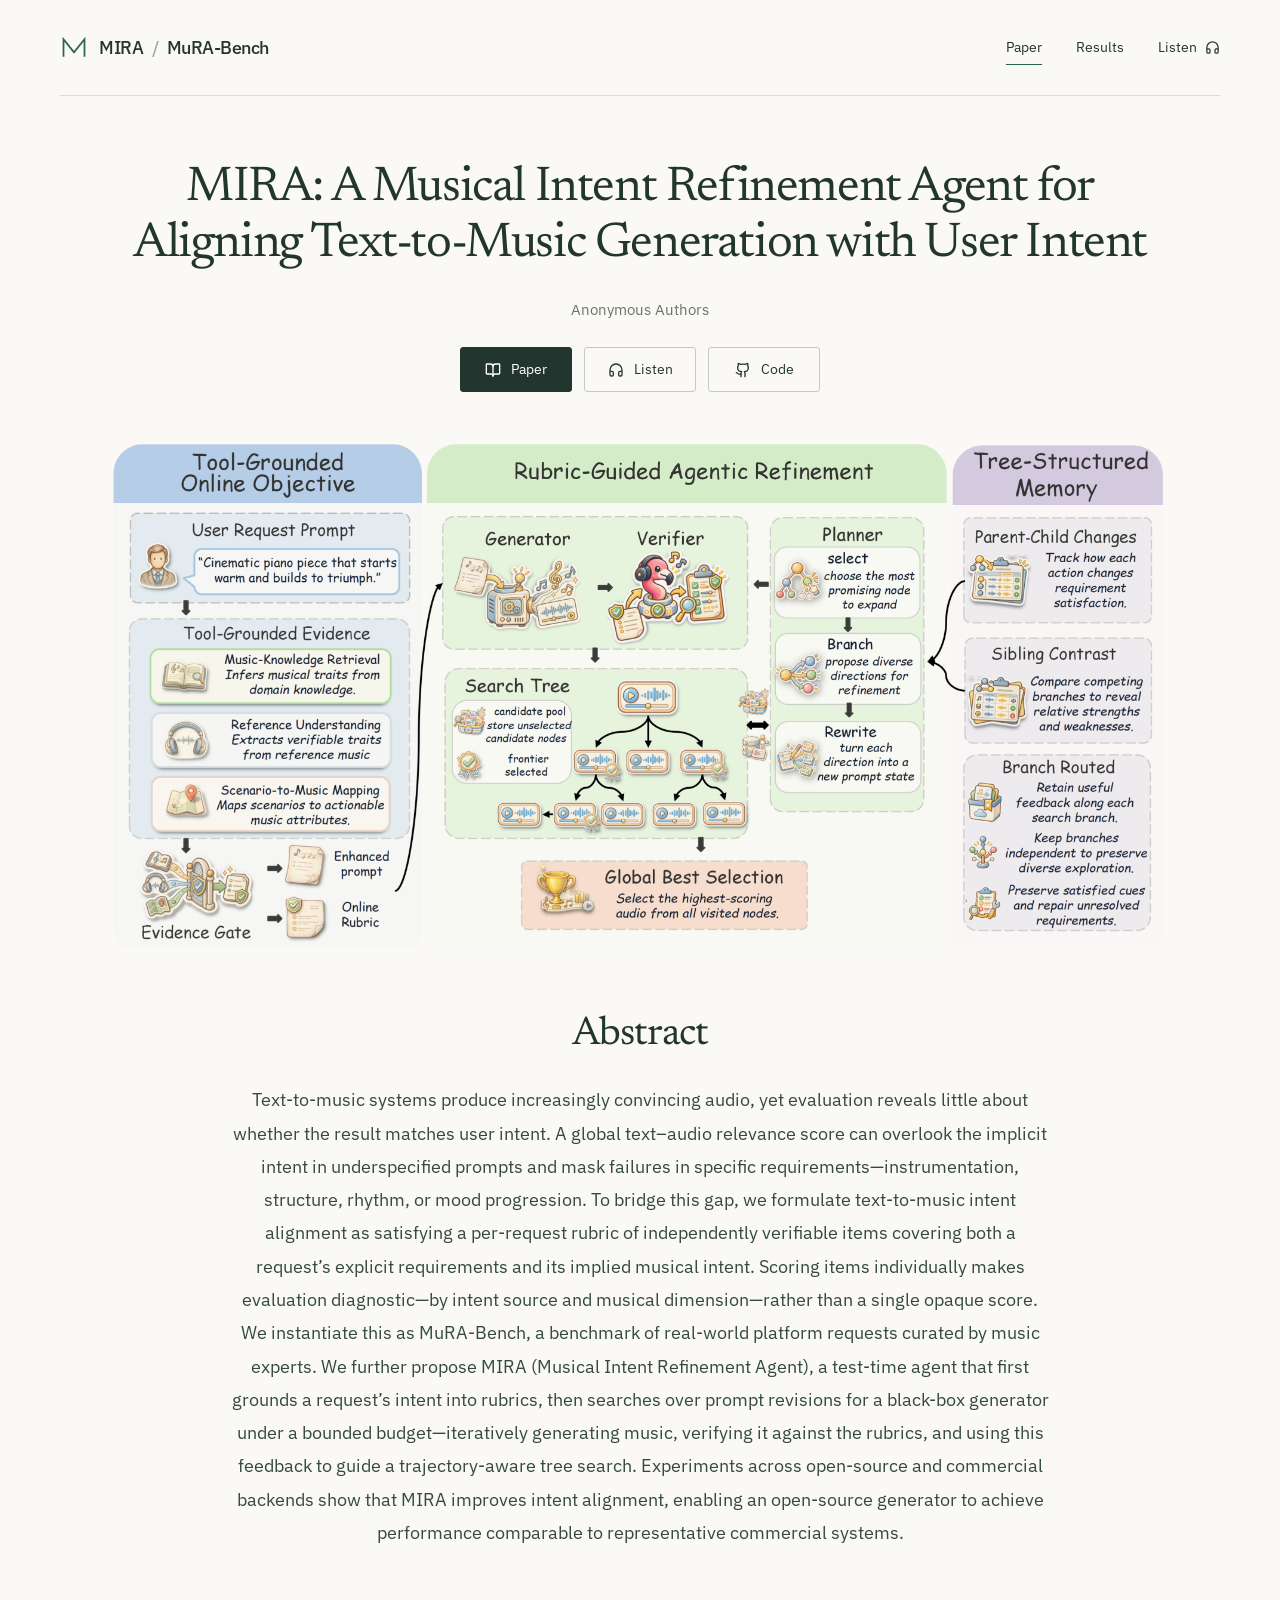
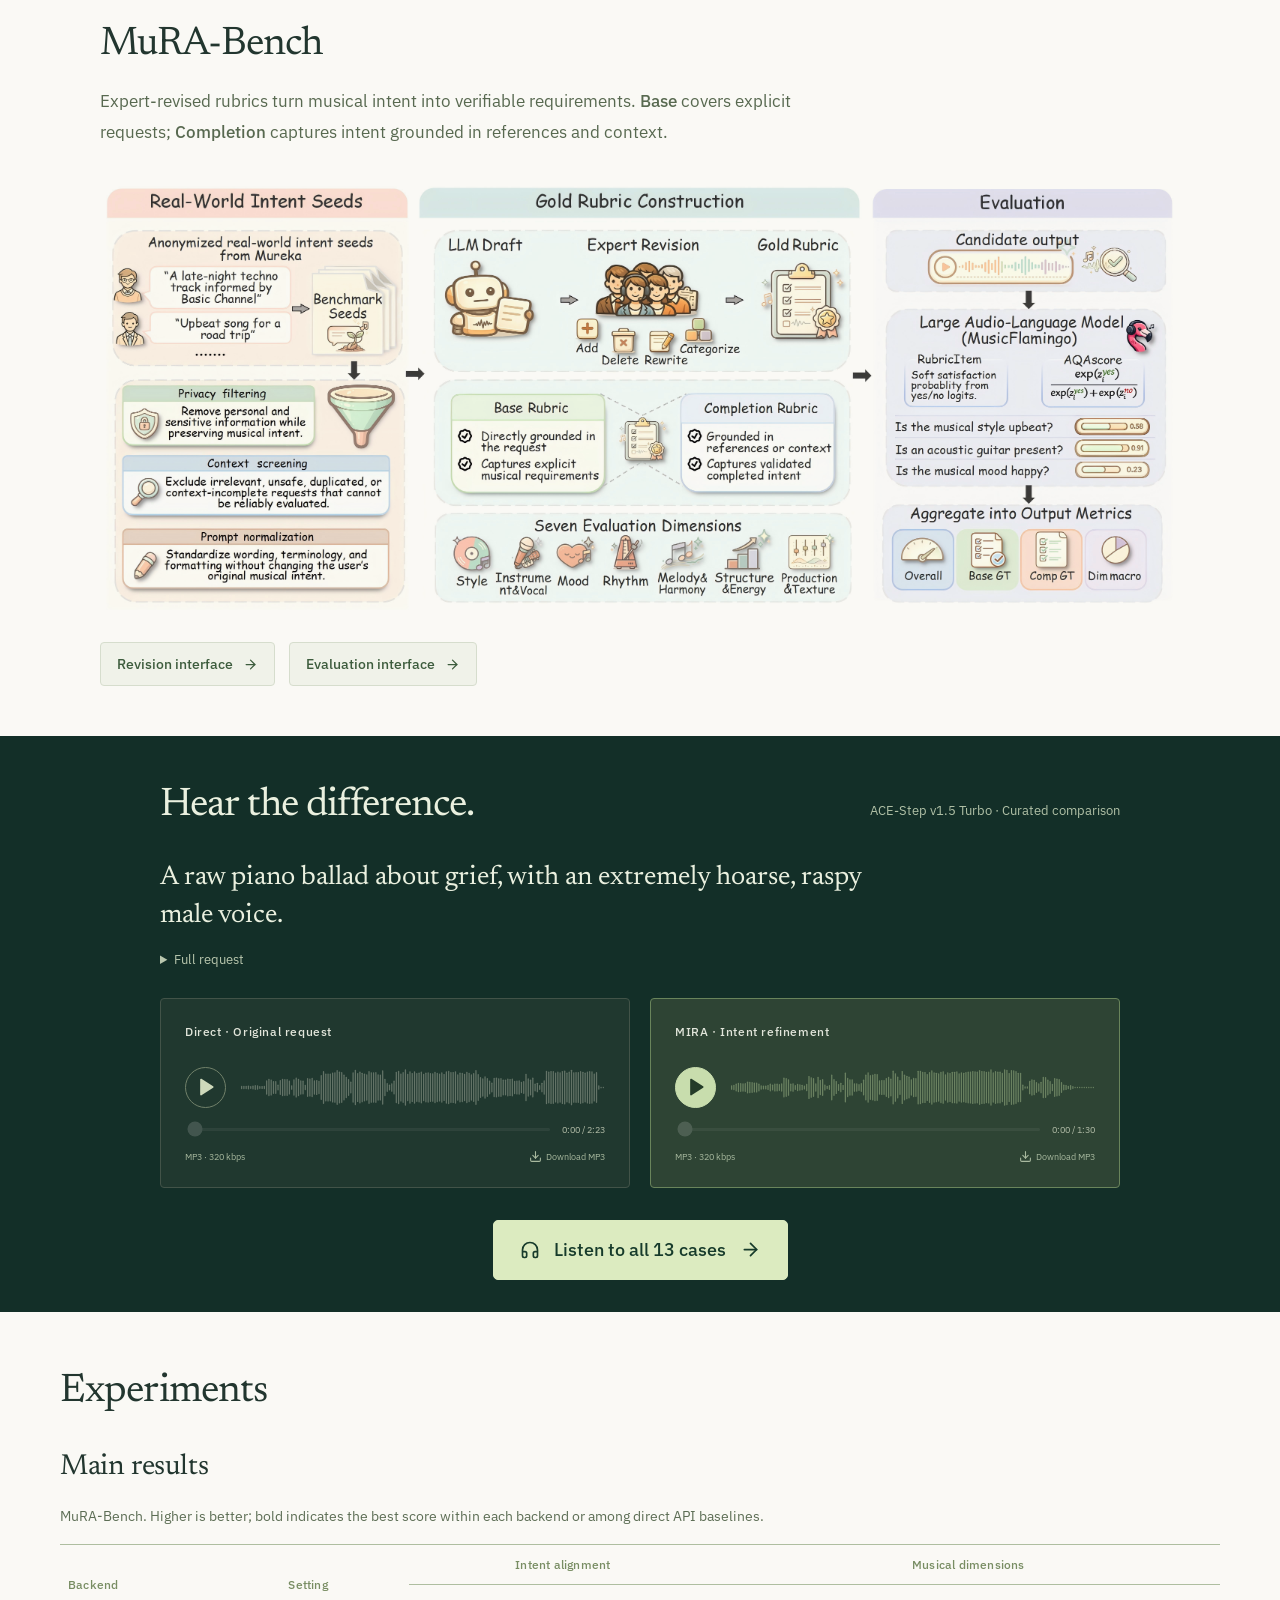
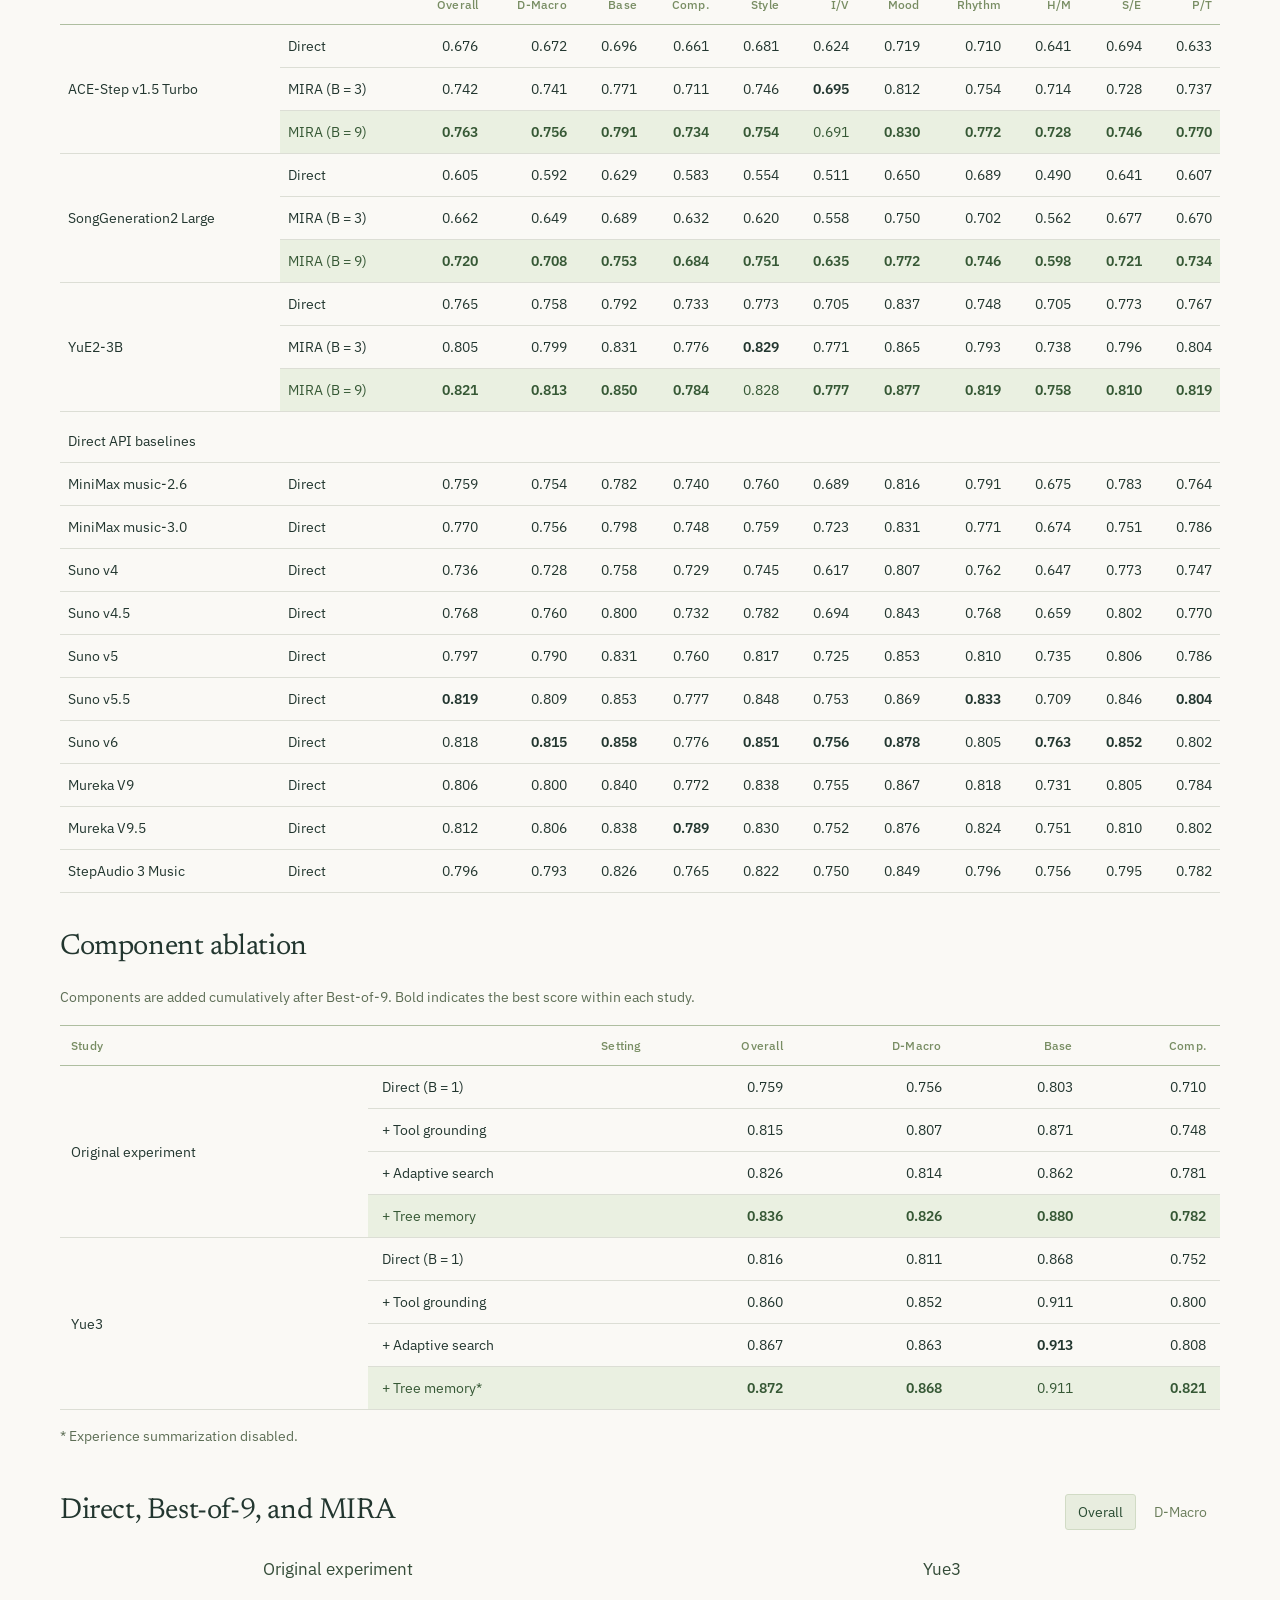
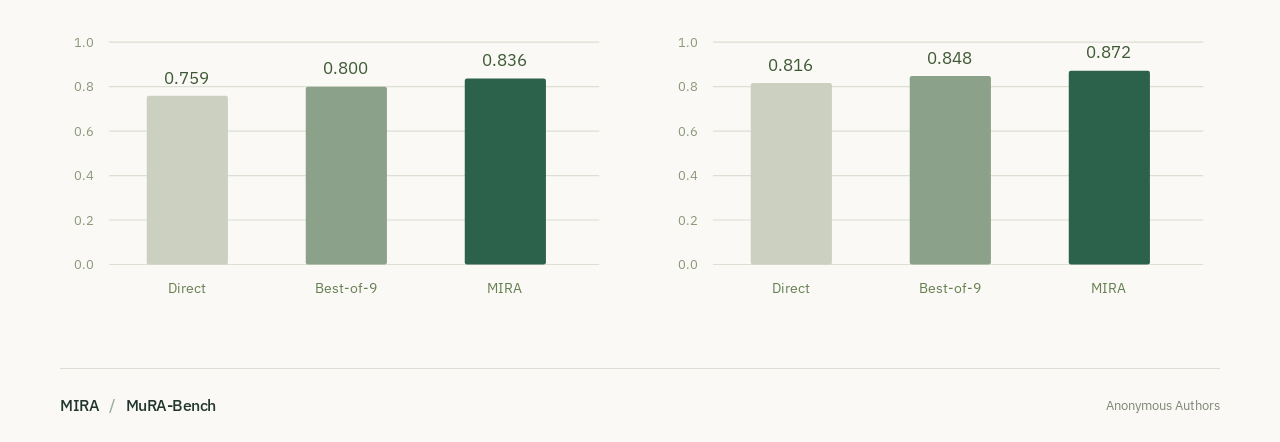
==== commit 738b90c1: "Remove author-review banner and draft release copy" ====
--- a/site/index.html
+++ b/site/index.html
@@ -1,3 +1,3 @@
-<!doctype html><html lang="en" data-home="refined"><head><meta charset="UTF-8"/><meta name="viewport" content="width=device-width,initial-scale=1"/><meta name="robots" content="noindex,nofollow,noarchive"/><meta name="referrer" content="no-referrer"/><meta name="description" content="Request-specific musical rubrics and agentic refinement for intent-aligned text-to-music generation."/><link rel="icon" href="./favicon.svg"/><title>MIRA: A Musical Intent Refinement Agent for Aligning Text-to-Music Generation with User Intent</title>  <script type="module" crossorigin src="./assets/main-t-vKiW1j.js"></script>
+<!doctype html><html lang="en" data-home="refined"><head><meta charset="UTF-8"/><meta name="viewport" content="width=device-width,initial-scale=1"/><meta name="robots" content="noindex,nofollow,noarchive"/><meta name="referrer" content="no-referrer"/><meta name="description" content="Request-specific musical rubrics and agentic refinement for intent-aligned text-to-music generation."/><link rel="icon" href="./favicon.svg"/><title>MIRA: A Musical Intent Refinement Agent for Aligning Text-to-Music Generation with User Intent</title>  <script type="module" crossorigin src="./assets/main-D3FX6rWp.js"></script>
   <link rel="stylesheet" crossorigin href="./assets/main-DkXrGP4g.css">
 </head><body><div id="root"></div></body></html>
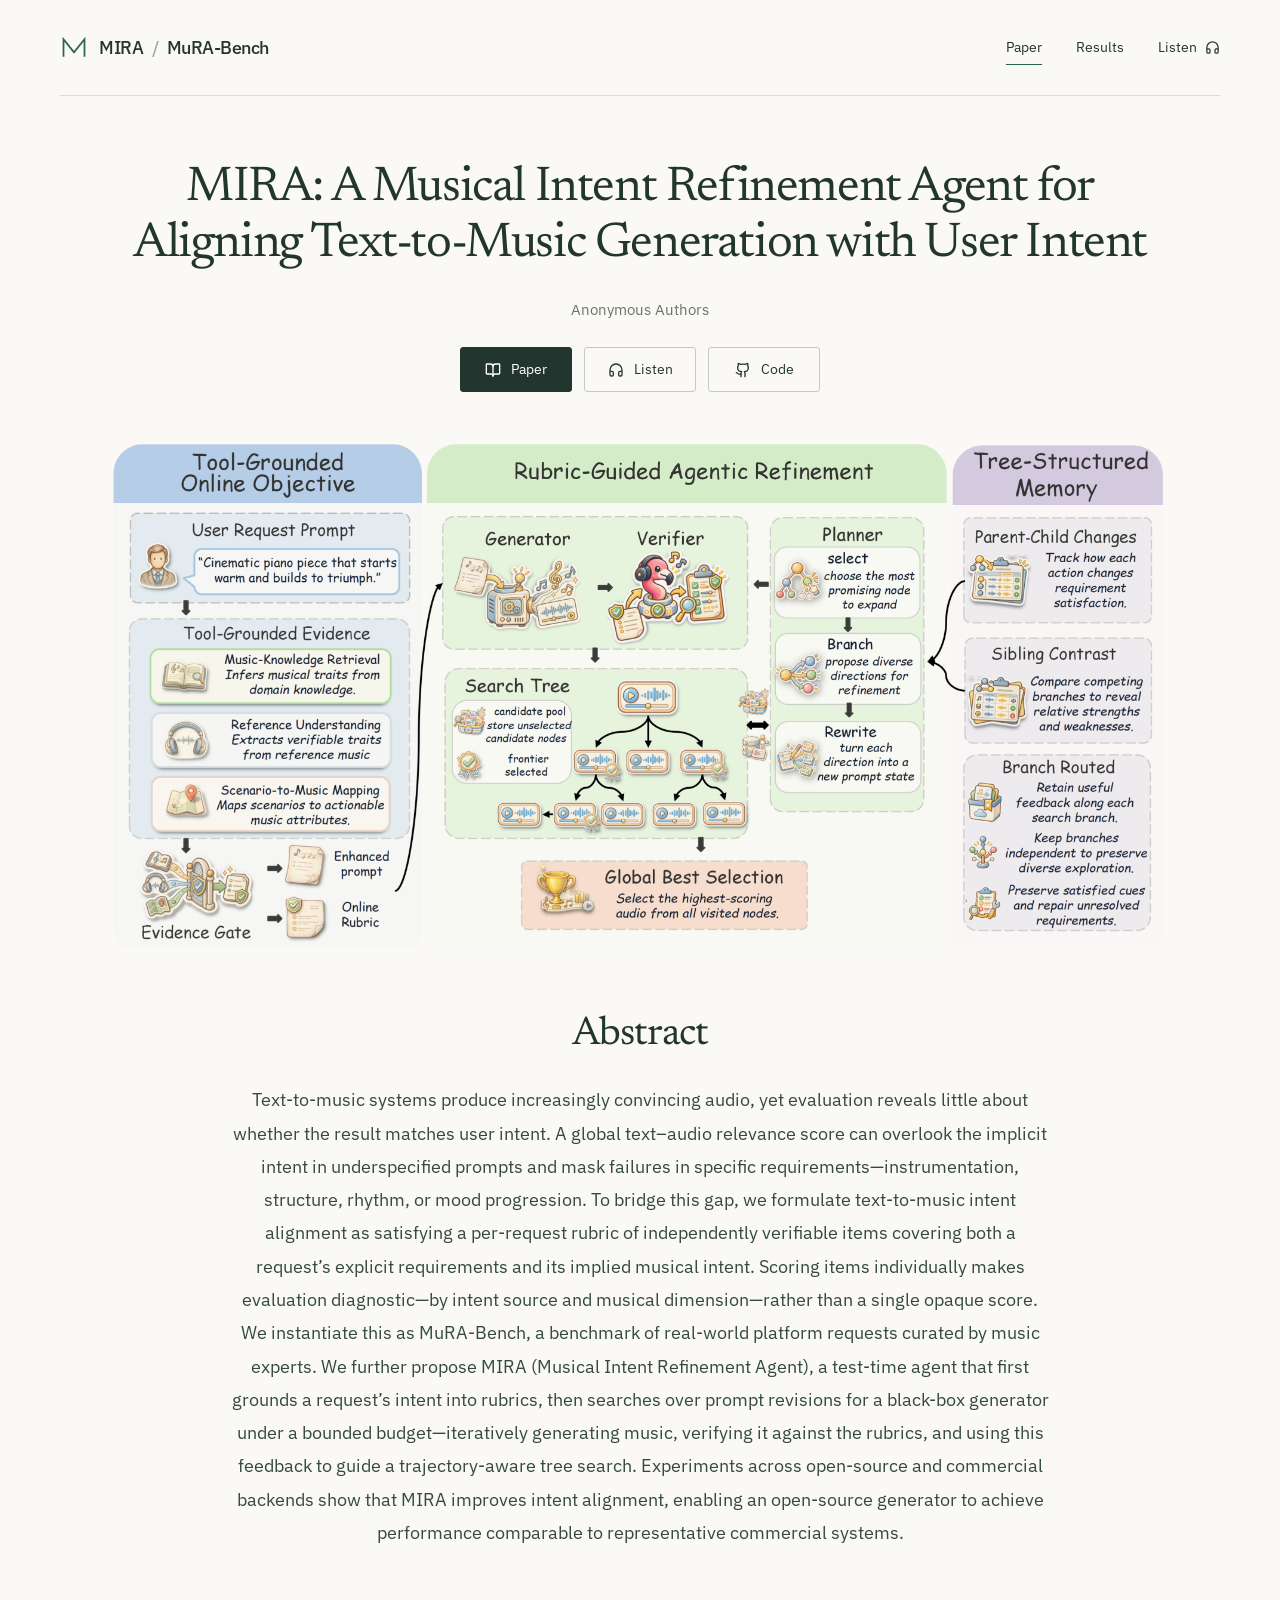
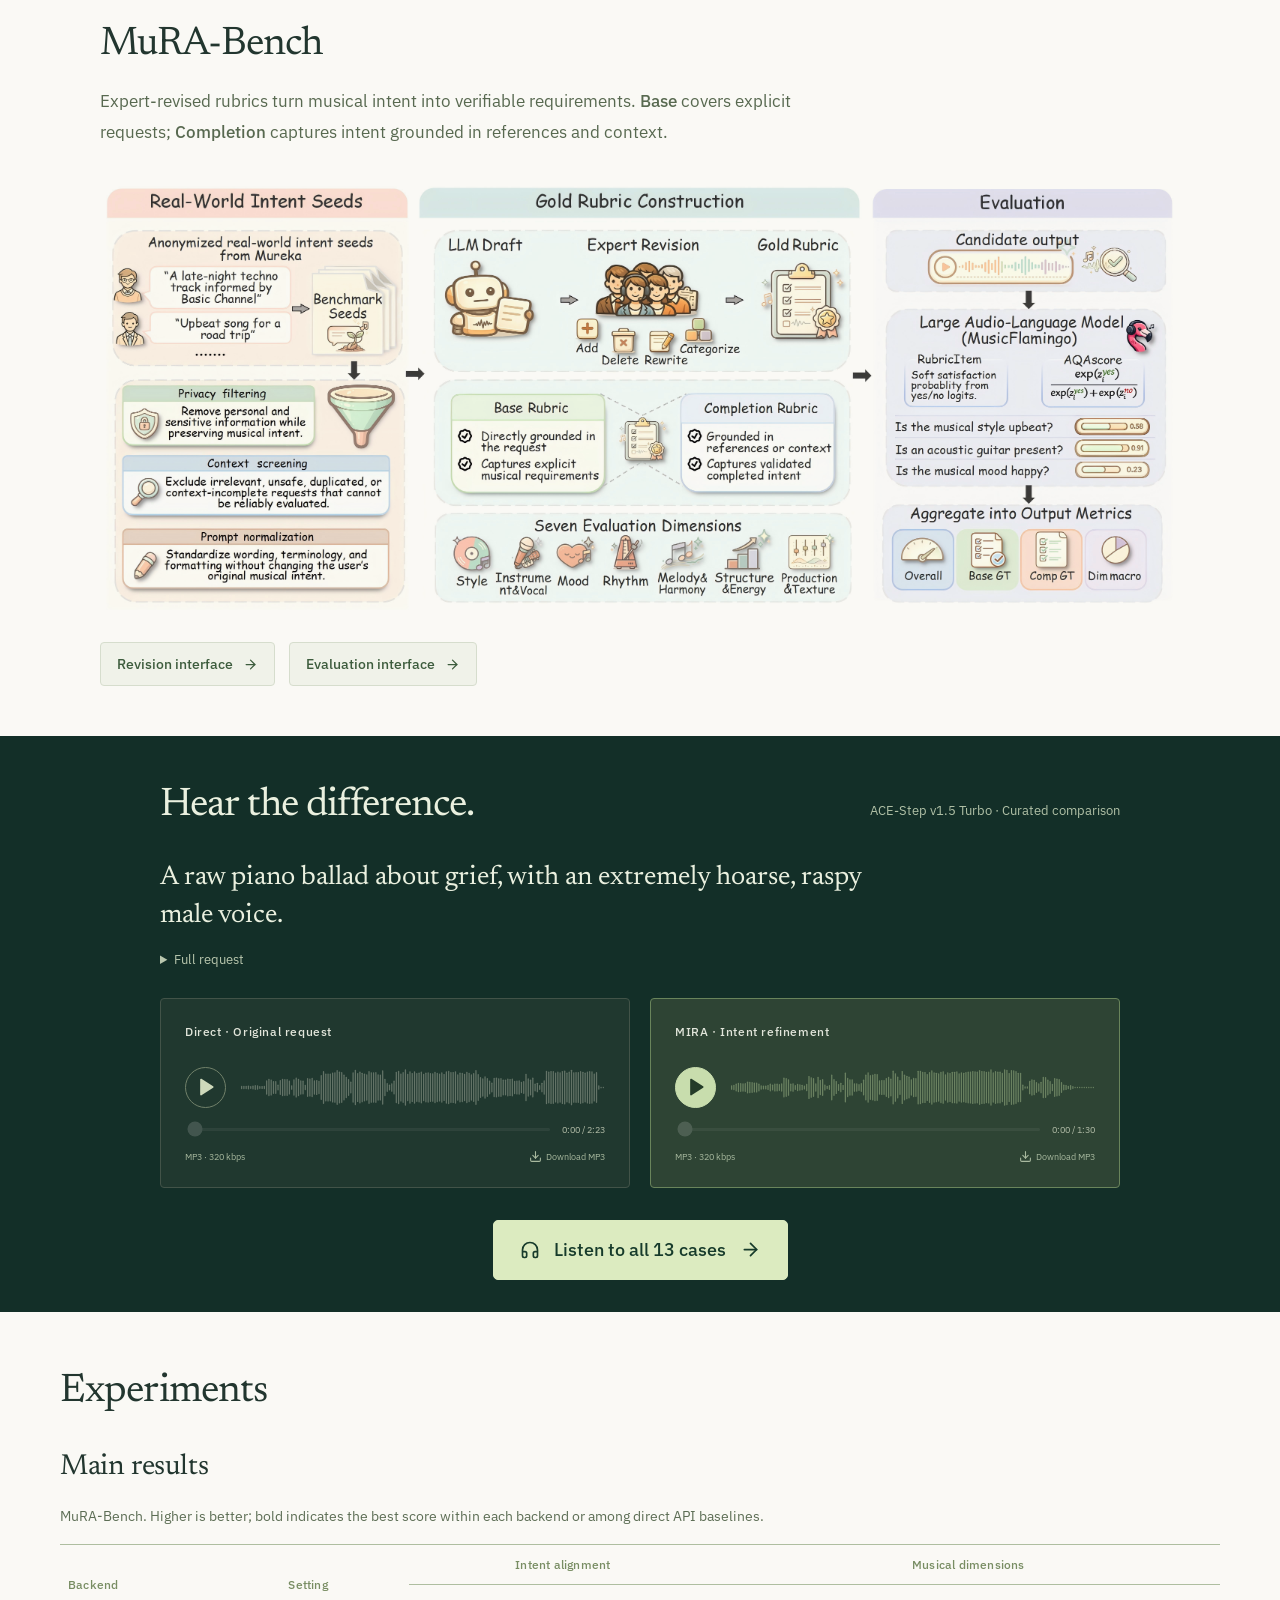
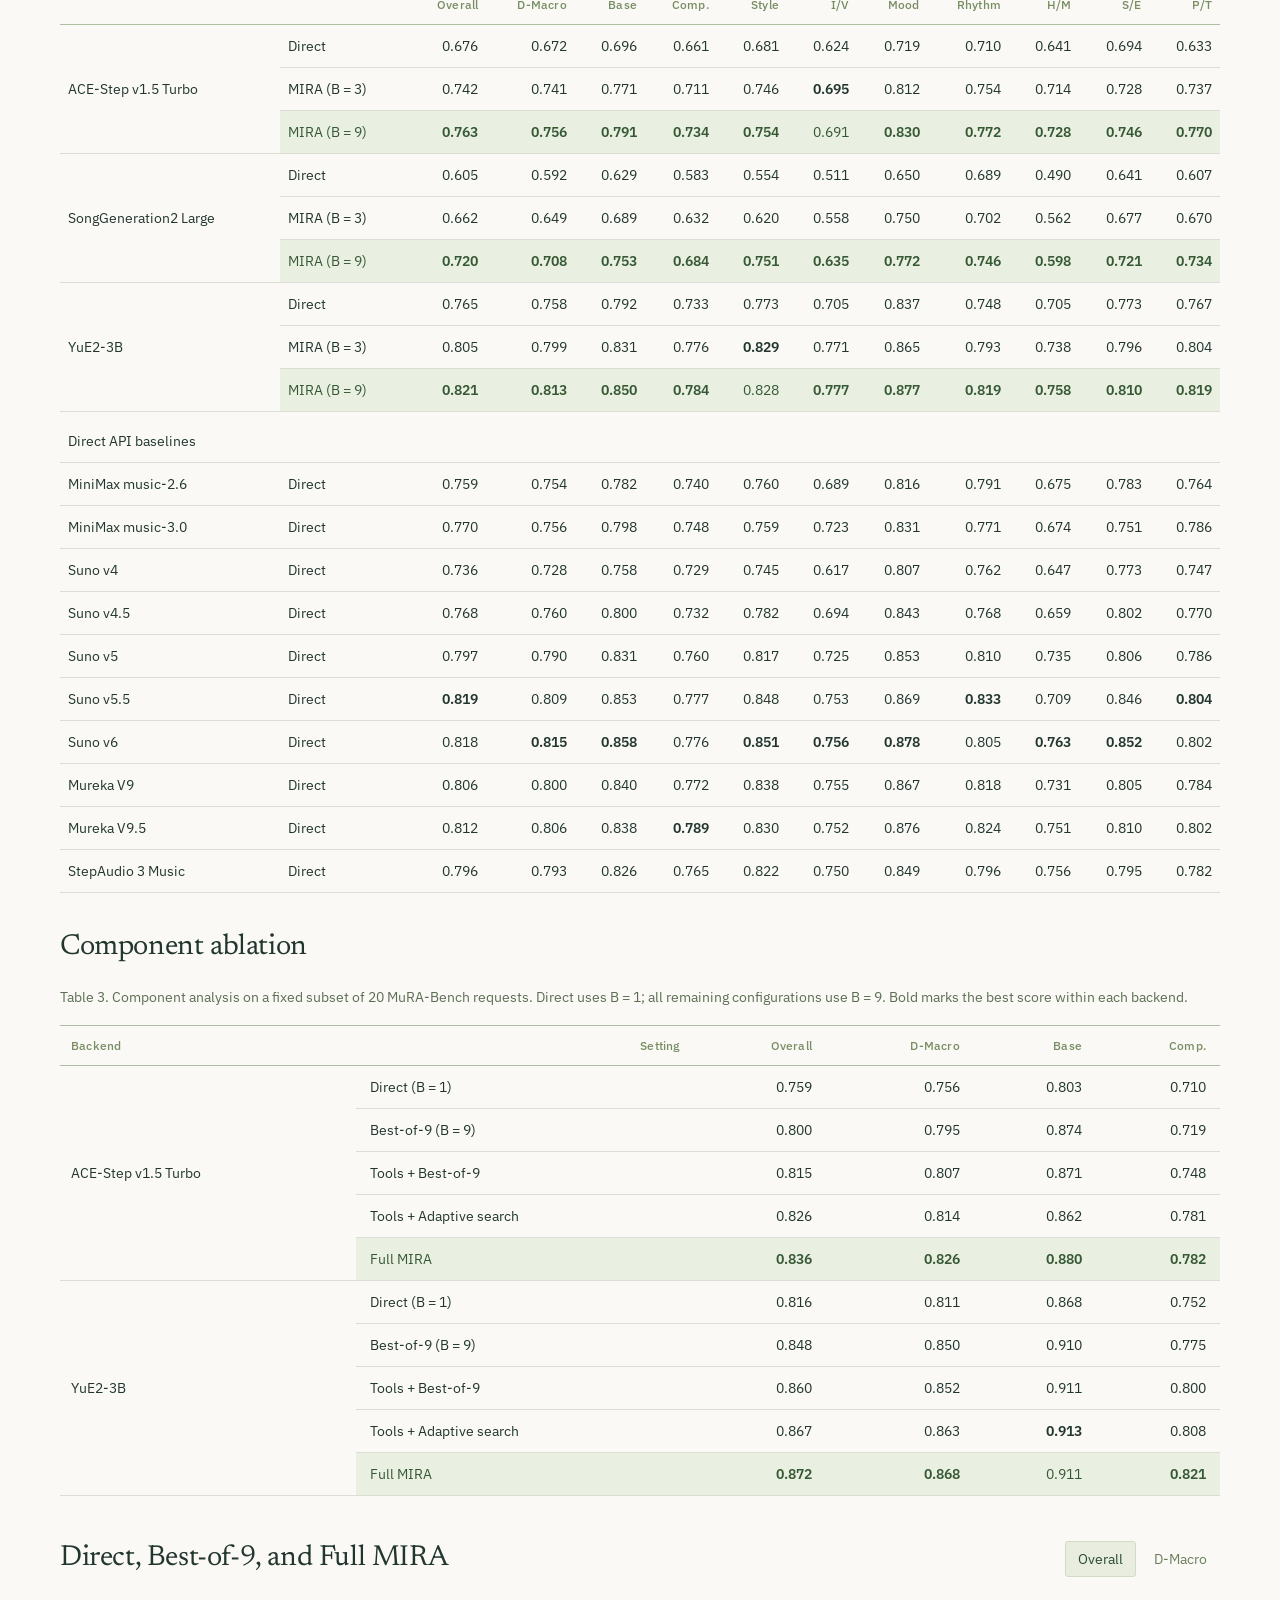
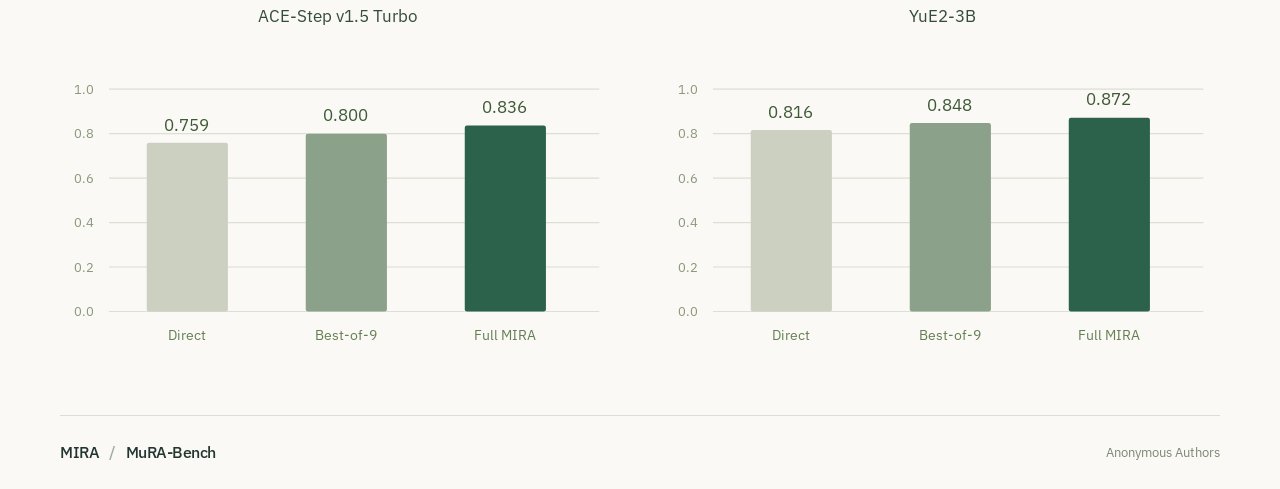
==== commit fee7ba29: "Align component labels with paper and remove selected configuration copy" ====
--- a/site/index.html
+++ b/site/index.html
@@ -1,3 +1,3 @@
-<!doctype html><html lang="en" data-home="refined"><head><meta charset="UTF-8"/><meta name="viewport" content="width=device-width,initial-scale=1"/><meta name="robots" content="noindex,nofollow,noarchive"/><meta name="referrer" content="no-referrer"/><meta name="description" content="Request-specific musical rubrics and agentic refinement for intent-aligned text-to-music generation."/><link rel="icon" href="./favicon.svg"/><title>MIRA: A Musical Intent Refinement Agent for Aligning Text-to-Music Generation with User Intent</title>  <script type="module" crossorigin src="./assets/main-D3FX6rWp.js"></script>
+<!doctype html><html lang="en" data-home="refined"><head><meta charset="UTF-8"/><meta name="viewport" content="width=device-width,initial-scale=1"/><meta name="robots" content="noindex,nofollow,noarchive"/><meta name="referrer" content="no-referrer"/><meta name="description" content="Request-specific musical rubrics and agentic refinement for intent-aligned text-to-music generation."/><link rel="icon" href="./favicon.svg"/><title>MIRA: A Musical Intent Refinement Agent for Aligning Text-to-Music Generation with User Intent</title>  <script type="module" crossorigin src="./assets/main-BuESFSCk.js"></script>
   <link rel="stylesheet" crossorigin href="./assets/main-DkXrGP4g.css">
 </head><body><div id="root"></div></body></html>
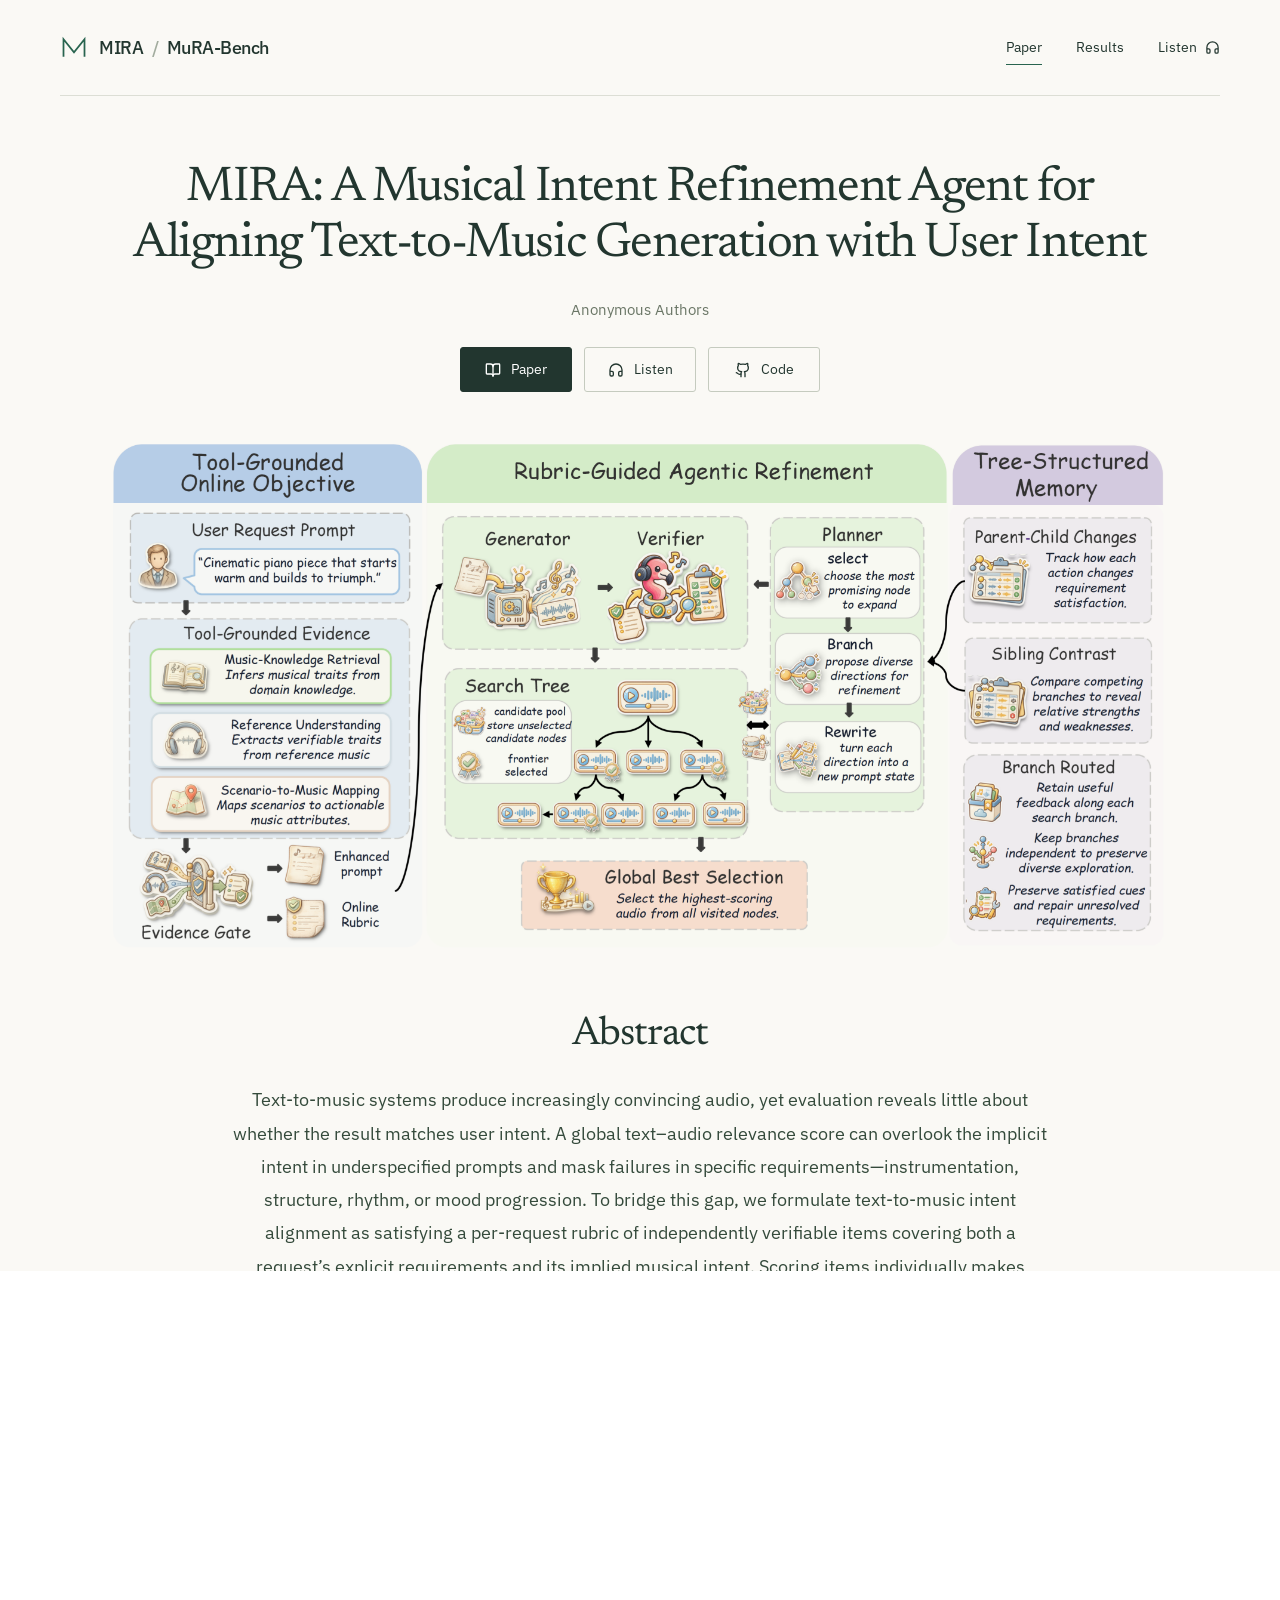
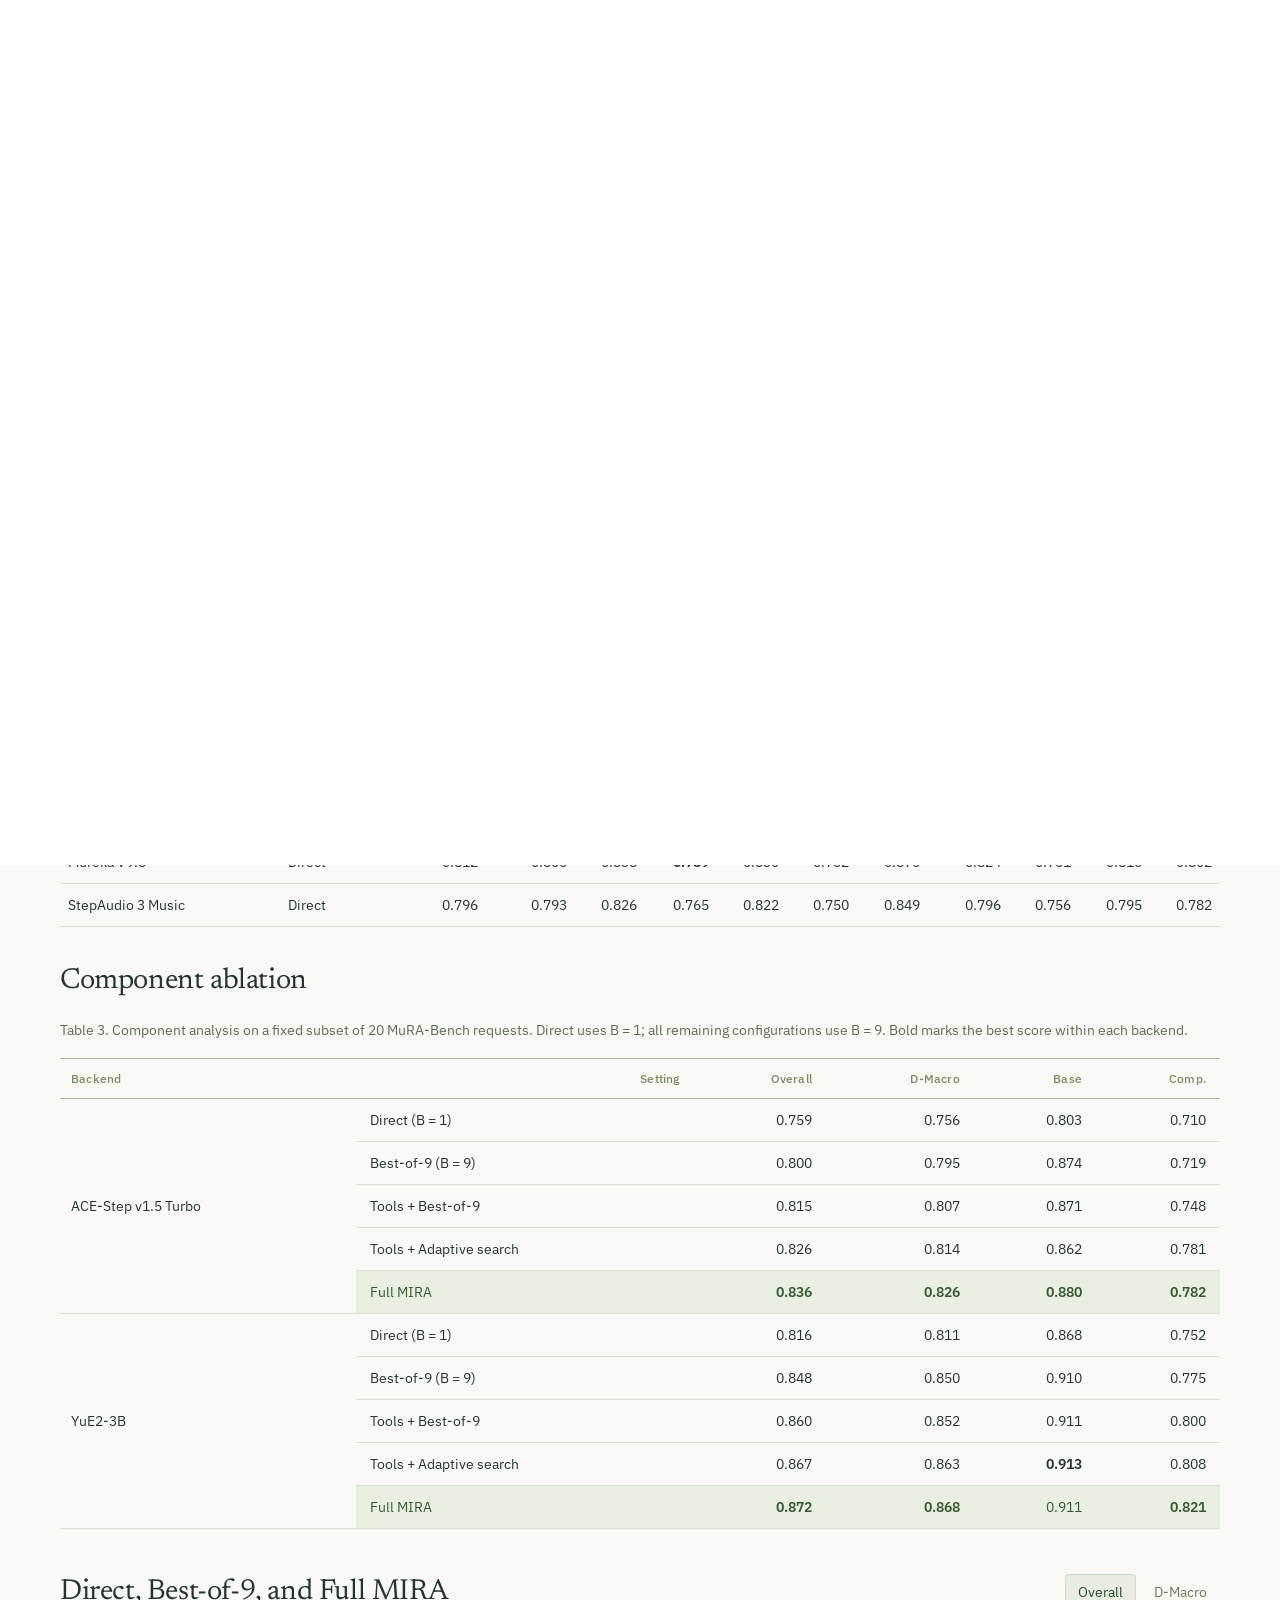
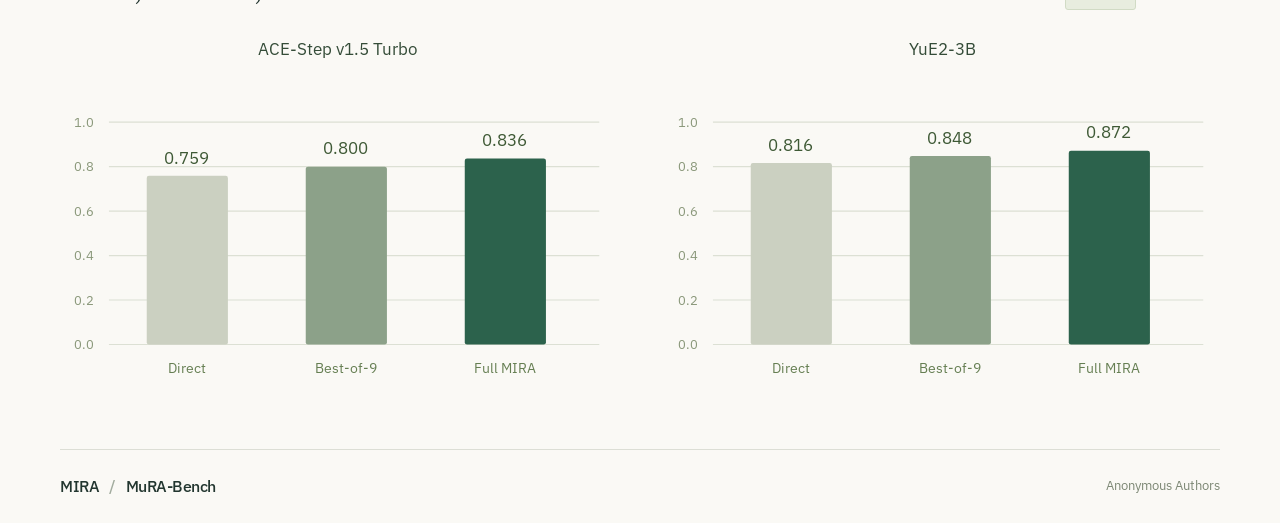
==== commit b073bafd: "Restore full paper abstract and remove outdated publication notes" ====
--- a/site/index.html
+++ b/site/index.html
@@ -1,3 +1,3 @@
-<!doctype html><html lang="en" data-home="refined"><head><meta charset="UTF-8"/><meta name="viewport" content="width=device-width,initial-scale=1"/><meta name="robots" content="noindex,nofollow,noarchive"/><meta name="referrer" content="no-referrer"/><meta name="description" content="Request-specific musical rubrics and agentic refinement for intent-aligned text-to-music generation."/><link rel="icon" href="./favicon.svg"/><title>MIRA: A Musical Intent Refinement Agent for Aligning Text-to-Music Generation with User Intent</title>  <script type="module" crossorigin src="./assets/main-BuESFSCk.js"></script>
+<!doctype html><html lang="en" data-home="refined"><head><meta charset="UTF-8"/><meta name="viewport" content="width=device-width,initial-scale=1"/><meta name="robots" content="noindex,nofollow,noarchive"/><meta name="referrer" content="no-referrer"/><meta name="description" content="Request-specific musical rubrics and agentic refinement for intent-aligned text-to-music generation."/><link rel="icon" href="./favicon.svg"/><title>MIRA: A Musical Intent Refinement Agent for Aligning Text-to-Music Generation with User Intent</title>  <script type="module" crossorigin src="./assets/main-BWJKZV79.js"></script>
   <link rel="stylesheet" crossorigin href="./assets/main-DkXrGP4g.css">
 </head><body><div id="root"></div></body></html>
